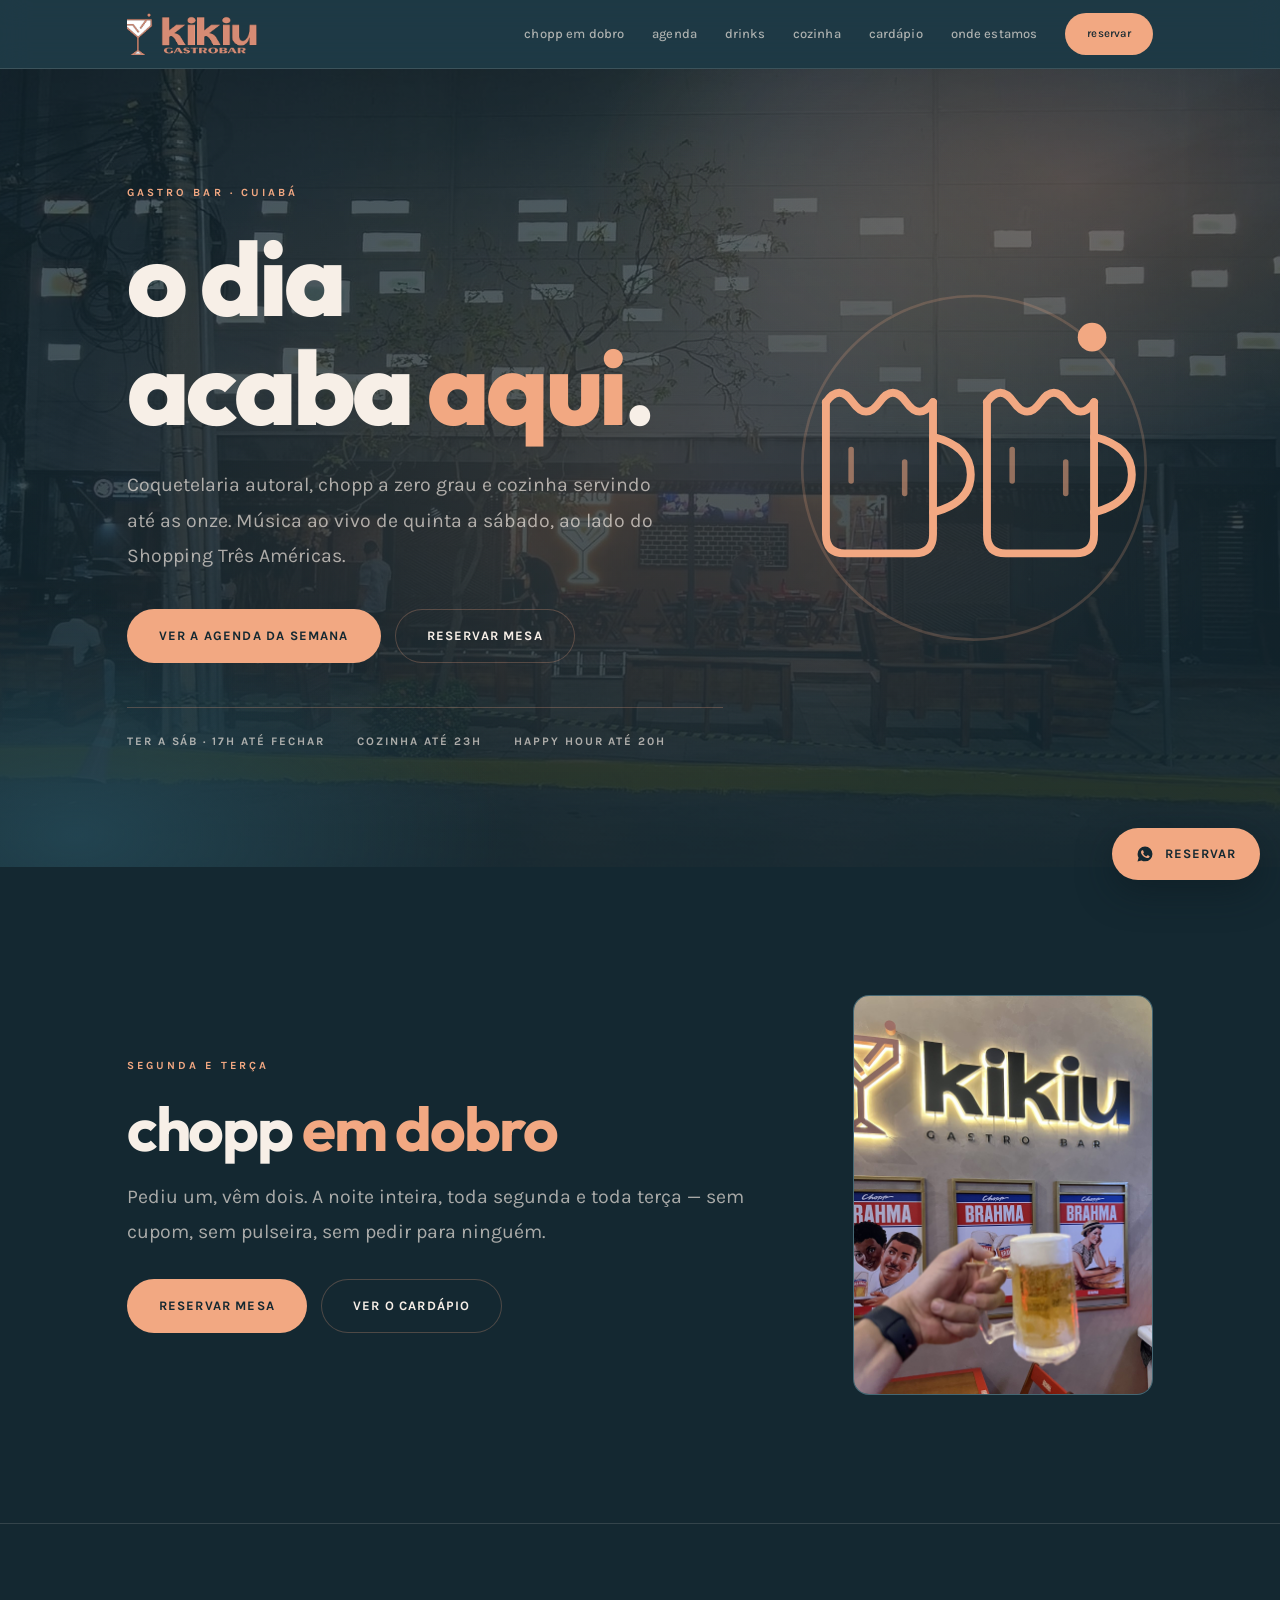
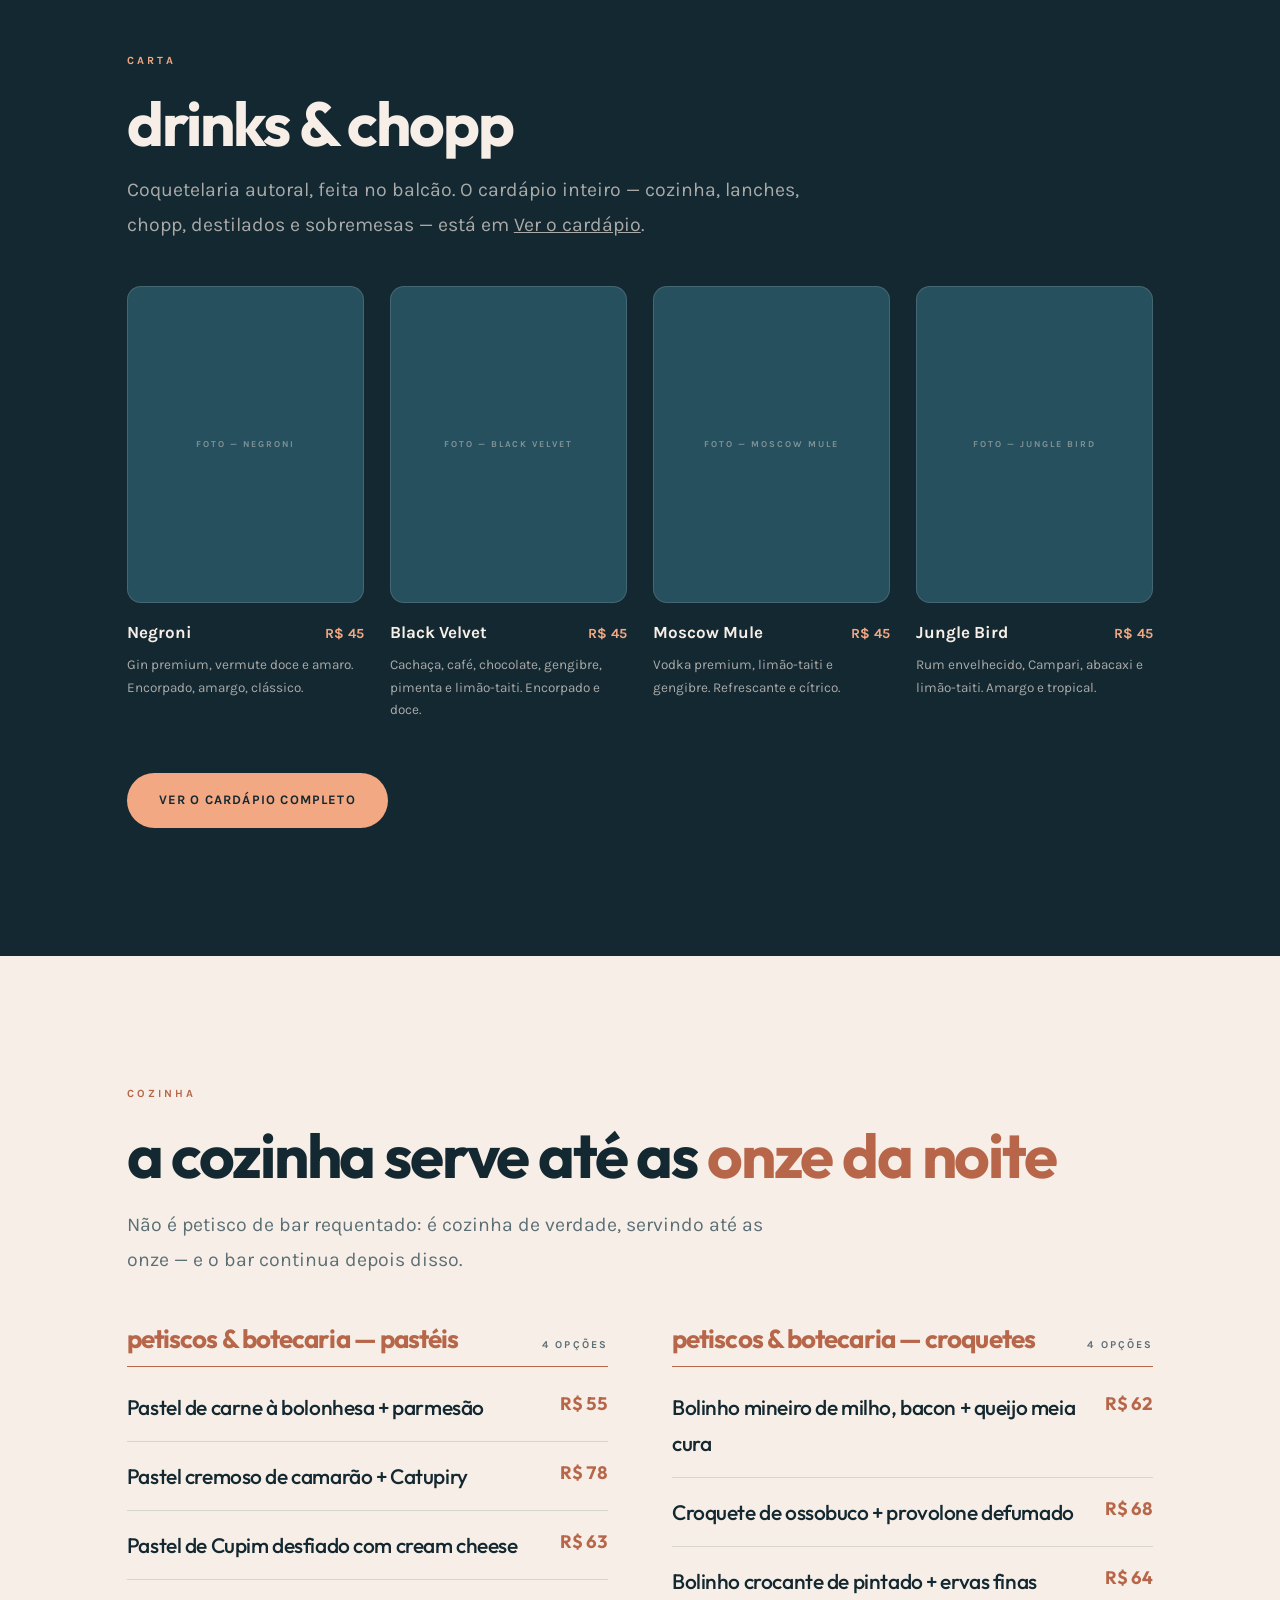
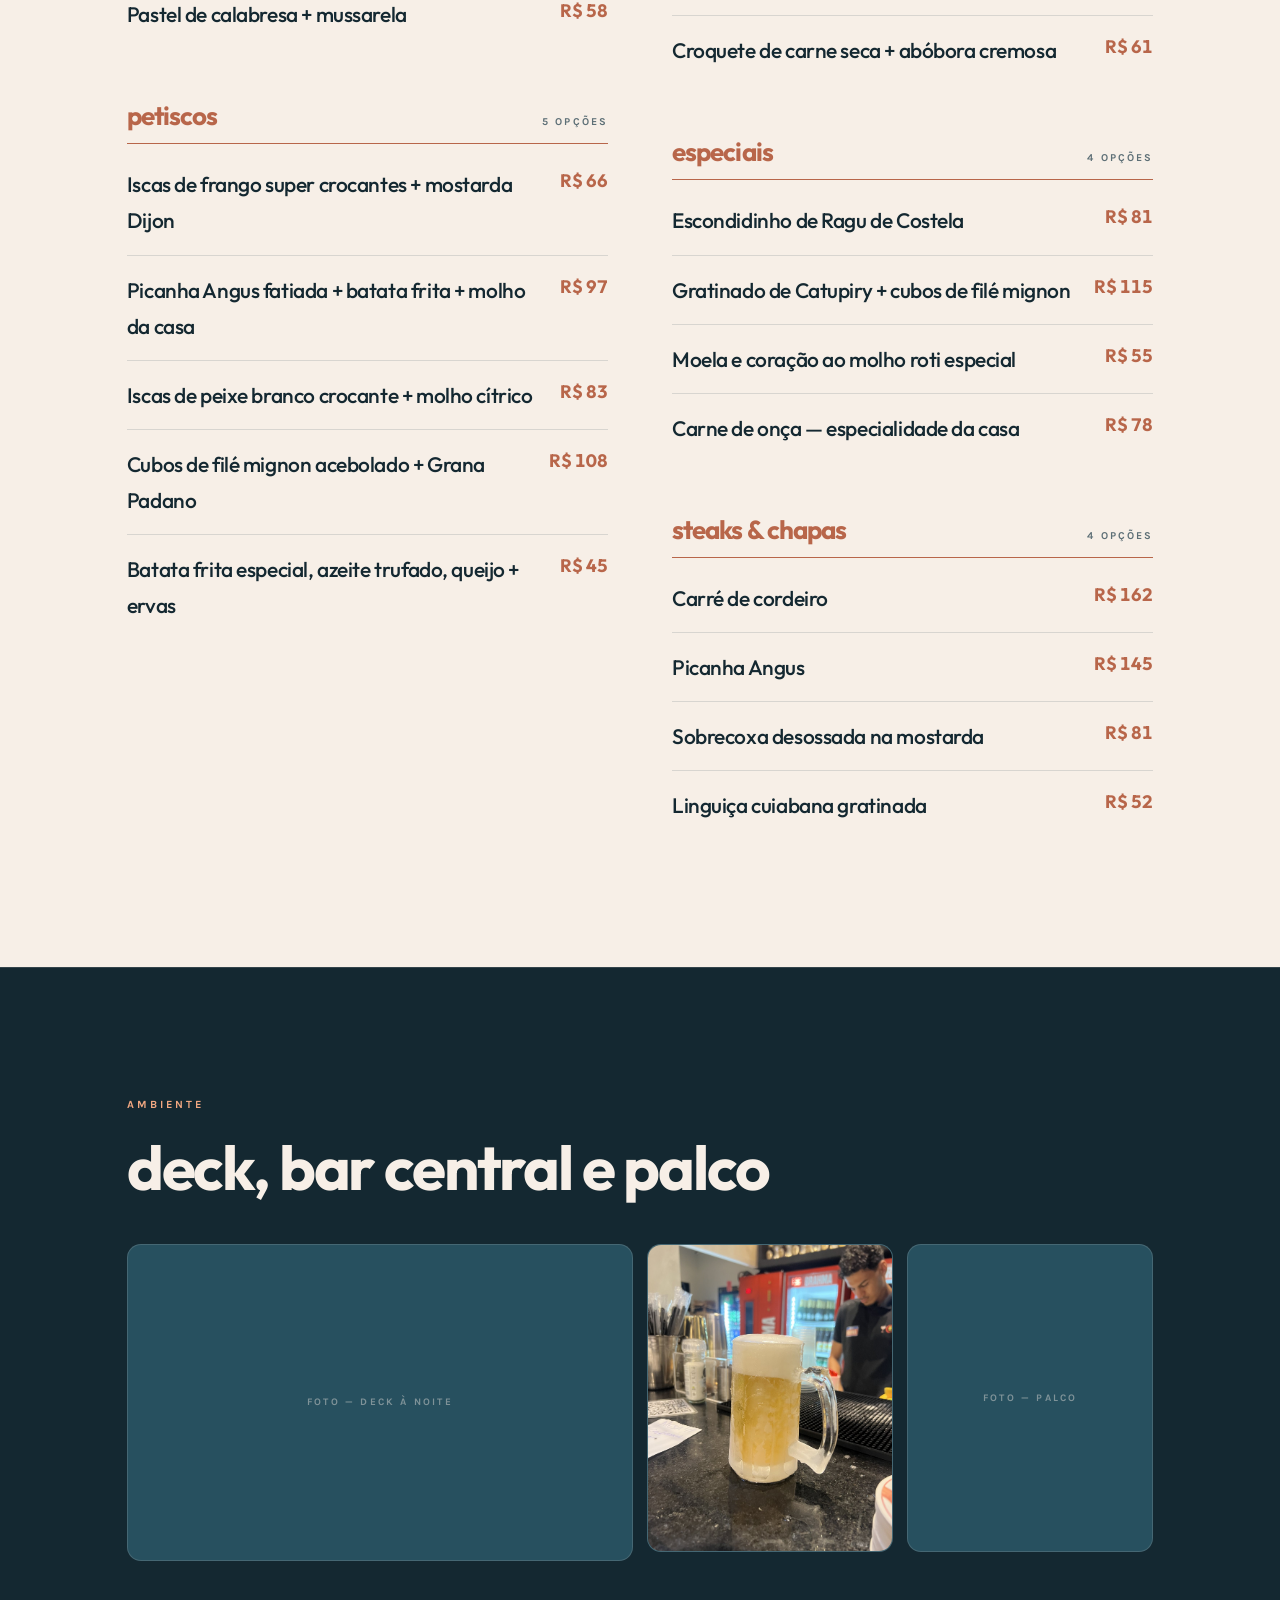
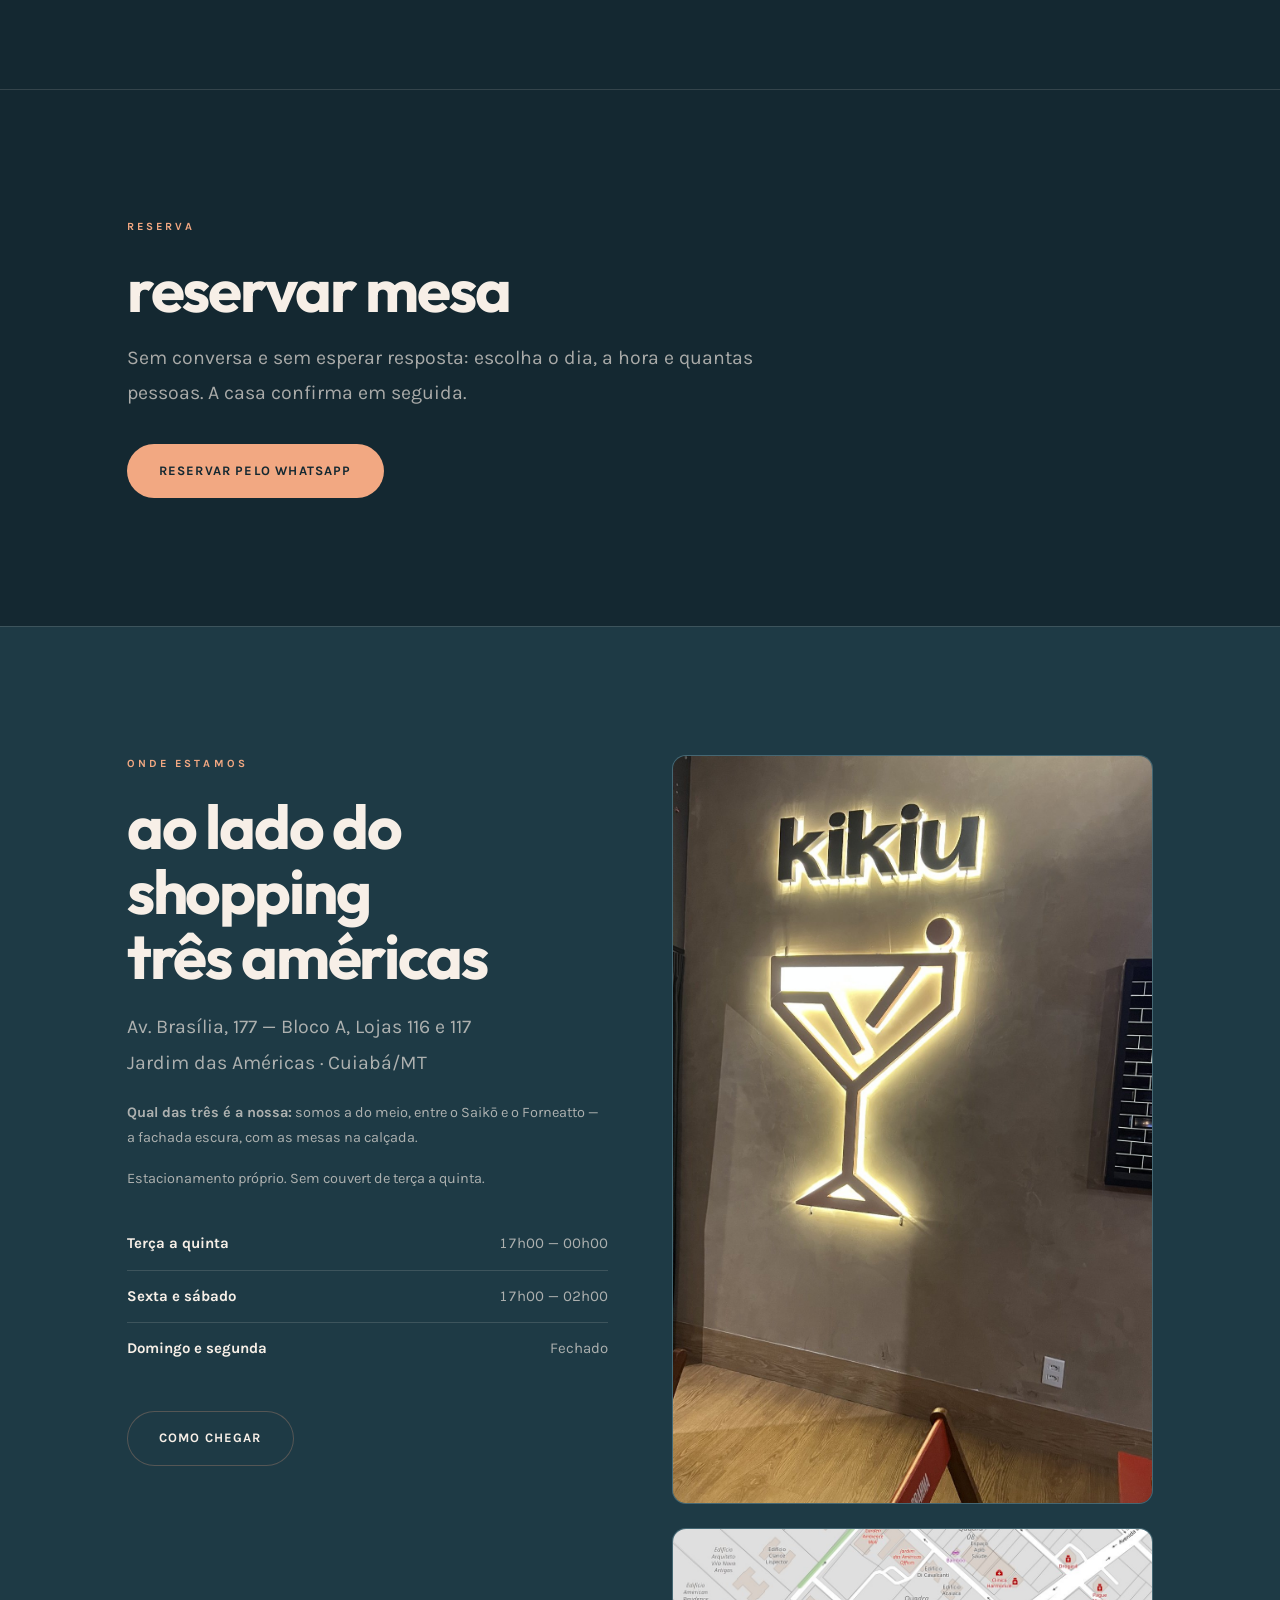
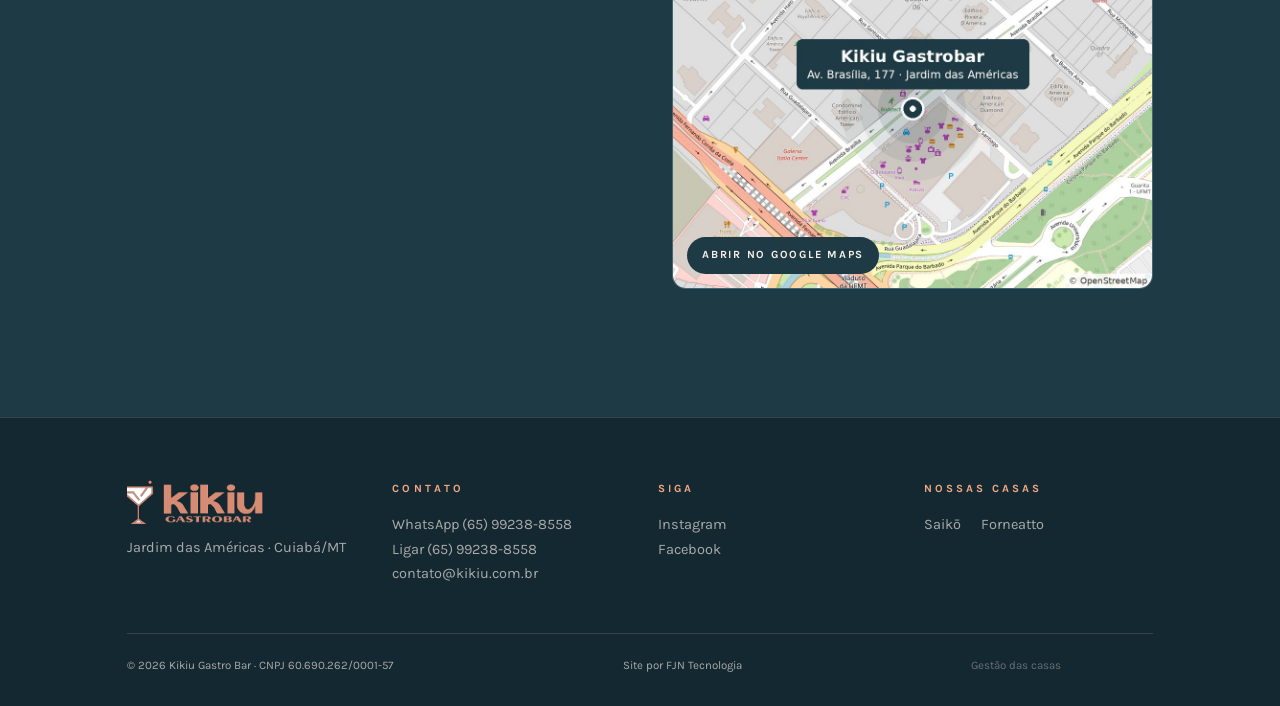
==== index.html @ 96678a99 "A fachada do Kikiu entra no site: o letreiro com a taca iluminada Da pasta do Drive (13/10): preench" ====
<!DOCTYPE html>
<html lang="pt-BR">
<head>
<meta charset="utf-8">
<meta name="viewport" content="width=device-width, initial-scale=1">
<link rel="icon" href="assets/img/icone/kikiu-32.png" sizes="32x32">
<link rel="apple-touch-icon" href="assets/img/icone/kikiu-180.png">
<meta name="apple-mobile-web-app-title" content="Kikiu">
<meta name="theme-color" content="#1e3a45">

<title>Kikiu Gastro Bar · Drinks e cozinha em Cuiabá — ao lado do Shopping Três Américas</title>
<meta name="description" content="Kikiu Gastro Bar: coquetelaria autoral, chopp gelado e cozinha servindo até as onze da noite em Cuiabá. Música ao vivo de quinta a sábado, ao lado do Shopping Três Américas.">
<link rel="canonical" href="https://kikiu.com.br/">
<meta property="og:url" content="https://kikiu.com.br/">
<meta property="og:title" content="Kikiu Gastro Bar · Cuiabá">
<meta property="og:description" content="Coquetelaria autoral, chopp gelado e cozinha até as 23h. Música ao vivo de quinta a sábado.">
<meta property="og:image" content="https://kikiu.com.br/assets/img/bar/og.jpg">
<meta property="og:type" content="restaurant">
<meta property="og:locale" content="pt_BR">

<link rel="preconnect" href="https://fonts.googleapis.com">
<link rel="preconnect" href="https://fonts.gstatic.com" crossorigin>
<link href="https://fonts.googleapis.com/css2?family=Outfit:wght@300;400;500;700;800&family=Karla:wght@400;500;700&display=swap" rel="stylesheet">

<link rel="stylesheet" href="assets/reserva/reserva.css">
<link rel="stylesheet" href="assets/agenda/agenda.css">

<style>
/* ═══════════════════════════════════════════════════════════════
   KIKIU GASTRO BAR
   Direção: o próprio logo — petróleo profundo e pêssego, geométrica
   minúscula. O pêssego é a luz quente dentro do azul frio; usado
   com parcimônia, ele é a marca.
   ═══════════════════════════════════════════════════════════════ */

:root {
  --petrol:      #1e3a45;   /* fundo do logo */
  --petrol-deep: #142831;
  --petrol-lift: #27505f;
  --pessego:     #f2a882;   /* wordmark do logo */
  --pessego-viv: #ffc3a0;
  --crema:       #f7efe7;
  --crema-dim:   rgba(247,239,231,.66);
  --filete:      rgba(242,168,130,.26);
  --filete-soft: rgba(247,239,231,.14);

  --display: "Outfit", -apple-system, BlinkMacSystemFont, sans-serif;
  --testo:   "Karla", -apple-system, BlinkMacSystemFont, sans-serif;

  --pad: clamp(22px, 6vw, 92px);
  --gap: clamp(68px, 10vw, 148px);

  /* Formulário de reserva (assets/reserva/reserva.css) vestido com as
     cores desta casa. A folha não tem cor nenhuma própria. */
  --rsv-fundo:        transparent;
  --rsv-tinta:        var(--crema);
  --rsv-tinta-fraca:  var(--crema-dim);
  --rsv-fio:          var(--filete);
  --rsv-acento:       var(--pessego);
  --rsv-acento-tinta: var(--petrol-deep);
  --rsv-campo:        rgba(20,40,49,.55);
  --rsv-raio:         10px;
  --rsv-display:      var(--display);
  --rsv-testo:        var(--testo);

  /* Agenda (assets/agenda/agenda.css). Mesmas cores que o bloco de
     agenda escrito à mão usava, para o visual não mudar. */
  --agd-fundo:          var(--petrol);
  --agd-fundo-hover:    var(--petrol-lift);
  --agd-tinta:          var(--crema);
  --agd-tinta-fraca:    var(--crema-dim);
  --agd-fio:            var(--filete-soft);
  --agd-acento:         var(--pessego);
  --agd-destaque:       var(--pessego);
  --agd-destaque-tinta: var(--petrol-deep);
  --agd-display:        var(--display);
}

*, *::before, *::after { box-sizing: border-box; }
html { scroll-behavior: smooth; -webkit-text-size-adjust: 100%; }
body {
  margin: 0; background: var(--petrol); color: var(--crema);
  font-family: var(--testo); font-size: 16.5px; line-height: 1.72;
  -webkit-font-smoothing: antialiased; overflow-x: hidden;
}
img { max-width: 100%; display: block; }
a { color: inherit; }
::selection { background: var(--pessego); color: var(--petrol-deep); }

.wrap { max-width: 1180px; margin: 0 auto; padding-inline: var(--pad); }
.block { padding-block: var(--gap); }
.block + .block { border-top: 1px solid var(--filete-soft); }
/* a navegacao e fixa: sem isto a ancora para embaixo dela */
section[id] { scroll-margin-top: 78px; }
.deep { background: var(--petrol-deep); }
.luz { background: var(--crema); color: var(--petrol-deep); }
.luz .rotulo { color: #b8664a; }
.luz .sub { color: #5d6f76; }

h1, h2, h3 { font-family: var(--display); font-weight: 700; margin: 0; line-height: 1.05; letter-spacing: -.035em; text-transform: lowercase; text-wrap: balance; }
h1 { font-size: clamp(44px, 8.2vw, 104px); font-weight: 800; }
h2 { font-size: clamp(32px, 5vw, 62px); }
h3 { font-size: clamp(20px, 2.2vw, 26px); font-weight: 700; }
h1 em, h2 em { font-style: normal; color: var(--pessego); }
p { margin: 0 0 1.1em; }
p:last-child { margin-bottom: 0; }

.rotulo {
  font-family: var(--testo); font-size: 11px; font-weight: 700;
  letter-spacing: .28em; text-transform: uppercase; color: var(--pessego);
  display: block; margin: 0 0 20px;
}
.sub { font-size: clamp(17px, 1.7vw, 19.5px); color: var(--crema-dim); max-width: 56ch; line-height: 1.8; }
.min { font-size: 14.5px; color: var(--crema-dim); }

/* ── botões ───────────────────────────────────────────────────── */
.btn {
  display: inline-flex; align-items: center; gap: 10px;
  padding: 16px 32px; border: 0; cursor: pointer; text-decoration: none;
  border-radius: 999px; background: var(--pessego); color: var(--petrol-deep);
  font-family: var(--testo); font-size: 13px; font-weight: 700;
  letter-spacing: .09em; text-transform: uppercase;
  transition: background .2s ease, transform .2s ease;
}
.btn:hover { background: var(--pessego-viv); transform: translateY(-2px); }
.btn--fio { background: transparent; color: var(--crema); box-shadow: inset 0 0 0 1px var(--filete); }
.btn--fio:hover { background: transparent; box-shadow: inset 0 0 0 1px var(--pessego); color: var(--pessego); }
.luz .btn--fio { color: var(--petrol-deep); box-shadow: inset 0 0 0 1px rgba(30,58,69,.35); }
.linha { display: flex; flex-wrap: wrap; gap: 14px; margin-top: 36px; }

/* ── navegação ────────────────────────────────────────────────── */
.nav {
  position: sticky; top: 0; z-index: 60;
  background: rgba(30,58,69,.9); backdrop-filter: blur(14px);
  border-bottom: 1px solid var(--filete-soft);
}
.nav__in {
  max-width: 1180px; margin: 0 auto; padding: 13px var(--pad);
  display: flex; align-items: center; justify-content: space-between; gap: 24px;
}
.logo { display: flex; align-items: center; gap: 12px; text-decoration: none; }
.logo img { height: 42px; width: auto; flex: none; }
.logo__txt { display: flex; flex-direction: column; line-height: 1; }
.logo__nome {
  font-family: var(--display); font-weight: 800; font-size: 27px;
  color: var(--pessego); letter-spacing: -.045em; text-transform: lowercase;
}
.logo__sub { font-size: 8px; font-weight: 700; letter-spacing: .34em; text-transform: uppercase; color: var(--crema-dim); margin-top: 5px; }
.nav__links { display: flex; align-items: center; gap: 28px; }
.nav__links a {
  font-size: 13px; font-weight: 500; text-decoration: none; color: var(--crema-dim);
  text-transform: lowercase; letter-spacing: .01em; transition: color .18s ease;
}
.nav__links a:not(.btn):hover { color: var(--pessego); }
/* o seletor generico acima vence o .btn por especificidade — reforcar */
.nav__links a.btn, .nav__links a.btn:hover { color: var(--petrol-deep); }
.nav .btn { padding: 11px 22px; font-size: 11.5px; }
@media (max-width: 920px) { .nav__links a:not(.btn) { display: none; } }

/* ── abertura ─────────────────────────────────────────────────── */
/* FOTO DO TOPO — trocar 'none' por url("assets/img/bar/hero.jpg").
   Deck à noite ou o bar em movimento; o véu petróleo segura o contraste. */
:root { --hero-img: url("assets/img/bar/hero.jpg"); }
.hero {
  position: relative; overflow: hidden;
  padding-block: clamp(60px, 9vw, 124px);
  background-color: var(--petrol);
  background-image:
    radial-gradient(62% 54% at 84% 14%, rgba(242,168,130,.24), transparent 62%),
    radial-gradient(52% 46% at 6% 96%, rgba(39,80,95,.68), transparent 64%),
    linear-gradient(180deg, rgba(20,40,49,.72) 0%, rgba(20,40,49,.90) 100%),
    var(--hero-img);
  background-size: cover;
  background-position: center;
}
.hero__grid { display: grid; gap: clamp(40px, 6vw, 72px); align-items: center; position: relative; }
@media (min-width: 940px) { .hero__grid { grid-template-columns: 1.25fr .75fr; } }
.hero h1 { max-width: 12ch; }
.hero .sub { margin-top: 26px; max-width: 44ch; }
.hero__meta {
  display: flex; flex-wrap: wrap; gap: 8px 32px; margin-top: 44px;
  padding-top: 24px; border-top: 1px solid var(--filete);
  font-size: 11.5px; font-weight: 700; letter-spacing: .17em;
  text-transform: uppercase; color: var(--crema-dim);
}
.taca { display: grid; place-items: center; }
.taca svg { width: min(100%, 260px); height: auto; }

/* ── chopp em dobro ───────────────────────────────────────────── */
/* A secao inteira entra quando entra na tela, e nao no carregamento: a
   promocao fica na metade da pagina, e animacao que roda antes de alguem
   chegar nela e animacao que ninguem ve. Quem chega de link direto com a
   secao ja na tela tambem ve — o observer dispara na primeira medicao. */
.chopp-entra { opacity: 0; transform: translateY(22px); }
.chopp-entra.visivel { opacity: 1; transform: none; transition: opacity .8s ease, transform .8s cubic-bezier(.2,.7,.3,1); }
.chopp-entra:nth-child(2).visivel { transition-delay: .12s; }

/* As duas colunas nunca empilhavam: o grid vinha num style= inline, e style
   inline nao tem como ser desfeito por media query. Num celular de 390px o
   texto ficava com 144px de largura — "chopp em dobro" em tres linhas, com a
   caneca do lado. Virou classe para poder empilhar. */
.chopp-grade { grid-template-columns: 1fr auto; align-items: center; }
@media (max-width: 820px) {
  .chopp-grade { grid-template-columns: 1fr; justify-items: start; }
  .chopp-copo { width: 100%; max-width: 420px; }
}

/* Foto e desenho sao excludentes: o :has esconde o desenho enquanto a foto
   carrega (sem piscar), o onload tira o desenho do DOM em navegador sem
   :has, e o onerror apaga a moldura se o arquivo sumir — o :has volta a ser
   falso e o desenho reaparece. Nunca os dois, nunca nenhum. */
#chopp:has(.chopp-copo) .taca { display: none; }

.chopp-copo {
  /* Largura em px: dentro de uma coluna 'auto' do grid a porcentagem depende
     da coluna que depende dela, e o navegador resolve inchando a moldura ate
     esmagar o texto ao lado. */
  position: relative; width: 300px; max-width: 100%; aspect-ratio: 3/4;
  border-radius: 16px; overflow: hidden;
  border: 1px solid var(--filete-soft); background: var(--petrol-lift);
}
.chopp-copo img {
  width: 100%; height: 100%; object-fit: cover; display: block;
  transform: scale(1.06); transition: transform 1.8s cubic-bezier(.2,.7,.3,1);
}
.chopp-copo.visivel img { transform: scale(1); }
/* O brilho que atravessa o vidro. Numa caneca gelada de verdade ele faz o
   que o desenho fazia enchendo: mostra que esta gelada. Passa devagar e de
   longe em longe; brilho rapido vira banner de promocao. */
.chopp-copo::after {
  content: ""; position: absolute; inset: -40% -30%; pointer-events: none;
  background: linear-gradient(112deg, transparent 38%, rgba(255,255,255,.10) 46%,
    rgba(255,255,255,.28) 50%, rgba(255,255,255,.10) 54%, transparent 62%);
  transform: translateX(-130%);
}
.chopp-copo.visivel::after { animation: gelo 7s 1.2s ease-in-out infinite; }
@keyframes gelo { 0% { transform: translateX(-130%); } 45%, 100% { transform: translateX(130%); } }
@media (prefers-reduced-motion: reduce) {
  .chopp-copo img { transform: none; }
  .chopp-copo::after { animation: none; }
}

/* O cheio sobe uma vez e fica. Loop que esvazia parece alguem bebendo de
   tras para frente; o que a secao promete e uma caneca cheia, nao um ciclo.
   A segunda enche 700ms depois da primeira — e a frase da promocao
   ("pediu um, vem dois") acontecendo em vez de escrita. */
.cheio, .colarinho { transform: translateY(118px); }
.taca.visivel .cheio      { animation: encher 1.3s .35s cubic-bezier(.25,.8,.3,1) forwards; }
.taca.visivel .colarinho  { animation: encher 1.3s .35s cubic-bezier(.25,.8,.3,1) forwards; }
.taca.visivel .cheio.segunda,
.taca.visivel .colarinho.segunda { animation-delay: 1.05s; }
@keyframes encher { to { transform: translateY(0); } }

/* As bolhas so comecam depois que ha cerveja para elas subirem. */
.bolha { fill: #fbe6cf; stroke: none; opacity: 0; }
.taca.visivel .bolha { animation: sobe 4.2s ease-in infinite; }
@keyframes sobe {
  0%   { opacity: 0;   transform: translateY(0); }
  12%  { opacity: .85; }
  100% { opacity: 0;   transform: translateY(-64px); }
}

/* Ninguem e obrigado a ver nada disso mexer. */
@media (prefers-reduced-motion: reduce) {
  .chopp-entra { opacity: 1; transform: none; }
  .taca.visivel .bolha { animation: none; }
  /* Parado, mas cheio: sem animacao as canecas ficariam vazias, e caneca
     vazia num anuncio de "chopp em dobro" diz o contrario do anuncio. */
  .cheio, .colarinho { transform: none; }
  .taca.visivel .cheio, .taca.visivel .colarinho { animation: none; }
}

/* ── agenda ───────────────────────────────────────────────────── */
/* O visual da agenda mora em assets/agenda/agenda.css, compartilhado
   pelas três casas; esta página só declara os tokens --agd-* lá em
   cima. As regras .semana/.dia que viviam aqui morreram junto com o
   HTML escrito à mão que elas vestiam. */

/* ── carta ────────────────────────────────────────────────────── */
.colunas { display: grid; gap: clamp(38px, 5vw, 72px); }
@media (min-width: 900px) { .colunas { grid-template-columns: 1fr 1fr; } }
.familia { margin-bottom: 54px; }
.familia:last-child { margin-bottom: 0; }
.familia__head {
  display: flex; align-items: baseline; justify-content: space-between; gap: 16px;
  padding-bottom: 12px; margin-bottom: 6px; border-bottom: 1px solid var(--pessego);
}
.familia__head h3 { color: var(--pessego); }
.luz .familia__head { border-bottom-color: #b8664a; }
.luz .familia__head h3 { color: #b8664a; }
.familia__head span { font-size: 10.5px; font-weight: 700; letter-spacing: .2em; text-transform: uppercase; color: var(--crema-dim); }
.luz .familia__head span { color: #5d6f76; }

.item { display: grid; grid-template-columns: 1fr auto; gap: 3px 20px; padding: 16px 0; border-bottom: 1px solid var(--filete-soft); }
.luz .item { border-bottom-color: rgba(30,58,69,.14); }
.item:last-child { border-bottom: 0; }
/* sem lowercase aqui: os nomes vêm do PDV e incluem marcas (Red Bull,
   Pepsi, H2O) que em caixa baixa parecem defeito. A voz minúscula da
   casa fica nos títulos, que são design — não dado. */
.item__nome { font-family: var(--display); font-size: 21px; font-weight: 500; margin: 0; letter-spacing: -.02em; }
.item__preco { font-family: var(--display); font-size: 18px; font-weight: 700; white-space: nowrap; color: var(--pessego); font-variant-numeric: tabular-nums; }
.luz .item__preco { color: #b8664a; }
.item__desc { grid-column: 1 / -1; margin: 4px 0 0; font-size: 14.5px; color: var(--crema-dim); line-height: 1.65; max-width: 50ch; }
.luz .item__desc { color: #5d6f76; }
/* Prato com foto vinda do Saipos (img_path). Sem foto, a linha e a de sempre. */
.item--foto { grid-template-columns: 72px 1fr auto; }
.item__foto {
  grid-row: 1 / span 3; grid-column: 1;
  width: 72px; height: 82px; object-fit: cover;
  border-radius: 14px; background: var(--petrol-lift);
}

.base {
  display: inline-block; margin-left: 9px; padding: 3px 10px; vertical-align: middle;
  border-radius: 999px; font-family: var(--testo); font-size: 9.5px; font-weight: 700;
  letter-spacing: .13em; text-transform: uppercase;
  color: var(--pessego); border: 1px solid var(--filete);
}
.luz .base { color: #b8664a; border-color: rgba(184,102,74,.4); }

/* ── eventos ──────────────────────────────────────────────────── */
.cartoes { display: grid; gap: 16px; grid-template-columns: repeat(auto-fit, minmax(min(100%, 250px), 1fr)); }
.cartao {
  background: var(--petrol); border: 1px solid var(--filete-soft); border-radius: 14px;
  padding: 32px 28px; transition: border-color .2s ease, transform .2s ease;
}
.cartao:hover { border-color: var(--pessego); transform: translateY(-3px); }
.cartao b { font-family: var(--display); font-size: 40px; font-weight: 800; color: var(--pessego); display: block; line-height: 1; letter-spacing: -.04em; margin-bottom: 14px; font-variant-numeric: tabular-nums; }
.cartao h3 { margin-bottom: 8px; }
.cartao p { font-size: 14.5px; color: var(--crema-dim); line-height: 1.65; }

/* ── galeria ──────────────────────────────────────────────────── */
/* ── destaques ────────────────────────────────────────────────────
   A home servia a carta inteira de drinks, 431 linhas, com o /bebidas ao
   lado servindo a mesma coisa e sempre atualizado. Carta na home e lista
   para consultar; quem chega no site ainda nao decidiu vir — decide
   olhando. Ficaram quatro, com foto. */
.destaques {
  display: grid; gap: clamp(16px, 2vw, 26px);
  grid-template-columns: repeat(auto-fit, minmax(min(100%, 232px), 1fr));
}
.destaque { margin: 0; opacity: 0; transform: translateY(20px); }
.destaque.visivel { opacity: 1; transform: none; transition: opacity .7s ease, transform .7s cubic-bezier(.2,.7,.3,1); }
.destaque__foto {
  position: relative; aspect-ratio: 3/4; overflow: hidden; border-radius: 14px;
  background: var(--petrol-lift); border: 1px solid var(--filete-soft);
  display: grid; place-items: center;
}
.destaque__foto img {
  position: absolute; inset: 0; width: 100%; height: 100%;
  object-fit: cover; display: block;
  transition: transform .9s cubic-bezier(.2,.7,.3,1);
}
.destaque:hover .destaque__foto img { transform: scale(1.045); }
.destaque__foto span {
  font-size: 9px; font-weight: 700; letter-spacing: .22em; text-transform: uppercase;
  color: rgba(247,239,231,.42); text-align: center; padding: 12px;
}
.destaque__nome {
  font-size: 17px; font-weight: 700; margin: 15px 0 0;
  display: flex; justify-content: space-between; align-items: baseline; gap: 14px;
}
.destaque__preco { font-size: 14px; font-weight: 700; color: #f2a882; white-space: nowrap; }
.destaque__desc { font-size: 13.5px; color: rgba(247,239,231,.66); line-height: 1.68; margin-top: 7px; }
@media (prefers-reduced-motion: reduce) {
  .destaque { opacity: 1; transform: none; }
  .destaque:hover .destaque__foto img { transform: none; }
}

.fotos { display: grid; gap: 14px; grid-template-columns: repeat(auto-fit, minmax(min(100%, 230px), 1fr)); }
.foto {
  margin: 0;   /* <figure> nasce com margin: 1em 40px e encolhe a foto */
  aspect-ratio: 4/5; border-radius: 14px; overflow: hidden; position: relative;
  background: var(--petrol-lift); border: 1px solid var(--filete-soft);
  display: grid; place-items: center;
}
/* A foto cobre a moldura e esconde a legenda de "falta foto". Se o arquivo
   nao existir, o onerror tira o <img> do caminho e a legenda volta sozinha —
   da para publicar a moldura antes da foto chegar, sem icone quebrado. */
.foto img, .fachada img {
  position: absolute; inset: 0; width: 100%; height: 100%;
  object-fit: cover; display: block;
}
.foto--larga { aspect-ratio: 16/10; grid-column: span 2; }
@media (max-width: 640px) { .foto--larga { grid-column: span 1; } }
.foto span { font-size: 10px; font-weight: 700; letter-spacing: .22em; text-transform: uppercase; color: rgba(247,239,231,.42); text-align: center; padding: 14px; }

/* ── localização ──────────────────────────────────────────────── */
.par { display: grid; gap: clamp(36px, 5vw, 70px); align-items: start; }
@media (min-width: 900px) { .par { grid-template-columns: 1fr 1fr; } }
.horas { list-style: none; margin: 26px 0 0; padding: 0; }
.horas li { display: flex; justify-content: space-between; gap: 22px; align-items: baseline; padding: 13px 0; border-bottom: 1px solid var(--filete-soft); font-size: 15px; }
.horas li:last-child { border-bottom: 0; }
.horas b { font-weight: 700; }
.horas span { color: var(--crema-dim); font-variant-numeric: tabular-nums; }
.mapa { aspect-ratio: 4/3; width: 100%; border-radius: 14px; overflow: hidden; border: 1px solid var(--filete-soft); background: var(--petrol-lift); position: relative; display: block; text-decoration: none; }
.mapa img { position: absolute; inset: 0; width: 100%; height: 100%; object-fit: cover; display: block; }
/* O selo diz que a imagem e clicavel. Mapa que parece figura ninguem toca. */
.mapa__abrir { position: absolute; left: 14px; bottom: 14px; z-index: 1;
  background:#1e3a45;color:#f7efe7; border-radius: 999px;
  font-size: 11px; font-weight: 700; letter-spacing: .16em; text-transform: uppercase;
  padding: 9px 15px; }
/* Em tela estreita a caixa do mapa encolhe mas o selo nao: a 390px ele
   tomava mais da metade da largura e virava faixa, nao selo. */
@media (max-width: 640px) { .mapa__abrir { font-size: 10px; letter-spacing: .1em;
  padding: 7px 11px; left: 10px; bottom: 10px; } }
/* ── fachada ──────────────────────────────────────────────────── */
/* Retrato: porta de rua e alta, e a fachada deitada corta o letreiro. */
.fachada {
  position: relative; aspect-ratio: 9/14; width: 100%; margin: 0 0 24px;
  border-radius: 14px; overflow: hidden;
  border: 1px solid var(--filete-soft); background: var(--petrol-lift);
  display: grid; place-items: center;
}
.fachada span { font-size: 10px; font-weight: 700; letter-spacing: .22em; text-transform: uppercase; color: rgba(247,239,231,.42); text-align: center; padding: 14px; }

/* ── rodapé ───────────────────────────────────────────────────── */
.rodape { background: var(--petrol-deep); padding-block: 62px 30px; border-top: 1px solid var(--filete-soft); }
.rodape__grid { display: grid; gap: 36px; grid-template-columns: repeat(auto-fit, minmax(min(100%, 200px), 1fr)); }
.rodape a { color: var(--crema-dim); text-decoration: none; }
.rodape a:hover { color: var(--pessego); }
.rodape .rotulo { margin-bottom: 14px; }
.rodape__fim {
  margin-top: 46px; padding-top: 22px; border-top: 1px solid var(--filete-soft);
  display: flex; flex-wrap: wrap; gap: 12px; justify-content: space-between;
  font-size: 11.5px; color: var(--crema-dim);
}
.irmas { display: flex; flex-wrap: wrap; gap: 20px; }

/* ── whatsapp ─────────────────────────────────────────────────── */
.wa {
  position: fixed; right: 20px; bottom: 20px; z-index: 70;
  display: inline-flex; align-items: center; gap: 11px; padding: 15px 24px;
  border-radius: 999px; background: var(--pessego); color: var(--petrol-deep);
  text-decoration: none; font-size: 13px; font-weight: 700;
  letter-spacing: .08em; text-transform: uppercase;
  box-shadow: 0 12px 34px rgba(12,26,32,.5); transition: transform .2s ease;
}
.wa:hover { transform: translateY(-3px); }
.wa svg { width: 18px; height: 18px; fill: currentColor; flex: none; }
@media (max-width: 560px) { .wa span { display: none; } .wa { padding: 17px; } }

/* ── o topo respira ───────────────────────────────────────────────
   A foto do topo se aproxima MUITO devagar — 24s para 4% — e volta. Nao e
   para ser percebida como animacao; e para a pagina nao parecer uma foto
   colada. Rapido demais vira banner, e banner ninguem le. */
.hero__fundo {
  position: absolute; inset: 0; z-index: 0; pointer-events: none;
  background-image: inherit; background-size: cover; background-position: center;
}
.hero { background-attachment: scroll; }
.hero > .wrap { position: relative; z-index: 1; }

/* Uma luz quente passa pelo topo de vez em quando, como o giro de uma
   luminaria de bar. Fica atras de tudo e nunca disputa com o texto. */
.hero::after {
  content: ""; position: absolute; inset: -20% -40%; z-index: 0; pointer-events: none;
  background: radial-gradient(40% 44% at 50% 50%, rgba(242,168,130,.13), transparent 70%);
  animation: luz-de-bar 19s ease-in-out infinite;
}
@keyframes luz-de-bar {
  0%, 100% { transform: translate(-18%, 6%); }
  50%      { transform: translate(18%, -6%); }
}

/* Os textos entram de baixo, em cascata, uma vez so. */
.sobe { opacity: 0; transform: translateY(18px); }
.sobe.visivel { opacity: 1; transform: none; transition: opacity .75s ease, transform .75s cubic-bezier(.2,.7,.3,1); }

@media (prefers-reduced-motion: reduce) {
  .hero::after { animation: none; }
  .sobe { opacity: 1; transform: none; }
}

:focus-visible { outline: 2px solid var(--pessego); outline-offset: 3px; }
@media (prefers-reduced-motion: reduce) { html { scroll-behavior: auto; } * { transition: none !important; } }

  /* O botao flutuante do WhatsApp mora no canto inferior direito e passava
     POR CIMA do fim do rodape — medido no navegador: o link do rodape ia
     ate x 1153 e o botao comecava em x 1104. Este espaco e a largura do
     botao mais a folga dele. */
  .rodape__fim { padding-right: clamp(0px, 100vw - 640px, 92px); }
  @media (max-width: 640px) { .rodape__fim { padding-right: 0; padding-bottom: 76px; } }
</style>
</head>
<body>

<header class="nav">
  <div class="nav__in">
    <a class="logo" href="#topo" aria-label="Kikiu Gastro Bar, início">
      <img src="assets/img/logos/web/kikiu-escuro.png" alt="Kikiu Gastrobar" width="130" height="42">
    </a>
    <nav class="nav__links">
      <a href="#chopp">chopp em dobro</a>
      <a href="#agenda">agenda</a>
      <a href="#drinks">drinks</a>
      <a href="#cozinha">cozinha</a>
      <a href="https://webgula.com.br/cba-forneatto/cardapio?mode=dine-in" target="_blank" rel="noopener">cardápio</a>
      <a href="#onde">onde estamos</a>
      <a class="btn" href="#reservar">Reservar</a>
    </nav>
  </div>
</header>

<main id="topo">

<!-- ═══ abertura ═══ -->
<section class="hero">
  <div class="wrap hero__grid">
    <div>
      <span class="rotulo sobe" style="transition-delay:60ms">Gastro bar · Cuiabá</span>
      <h1 class="sobe" style="transition-delay:160ms">o dia acaba <em>aqui</em>.</h1>
      <p class="sub sobe" style="transition-delay:280ms">Coquetelaria autoral, chopp a zero grau e cozinha servindo até as onze. Música ao vivo de quinta a sábado, ao lado do Shopping Três Américas.</p>
      <div class="linha sobe" style="transition-delay:390ms">
        <a class="btn" href="#agenda">ver a agenda da semana</a>
        <a class="btn btn--fio" href="#reservar">Reservar mesa</a>
      </div>
      <div class="hero__meta sobe" style="transition-delay:490ms">
        <span>Ter a Sáb · 17h até fechar</span>
        <span>Cozinha até 23h</span>
        <span>Happy hour até 20h</span>
      </div>
    </div>
    <div class="taca sobe" aria-hidden="true" style="transition-delay:600ms">
      <svg viewBox="0 0 200 230" fill="none" stroke="#f2a882" stroke-width="5"
           stroke-linecap="round" stroke-linejoin="round" style="width:100%;height:auto">
        <circle cx="100" cy="115" r="96" stroke="rgba(242,168,130,.2)" stroke-width="1.5"/>

        <!-- duas canecas, porque "em dobro" se vê antes de se ler -->
        <g transform="translate(12,66) scale(.88)">
          <path d="M6 14 q8.5 -12 17 0 t17 0 t17 0 t17 0"/>
          <path d="M6 14 V98 q0 12 12 12 H62 q12 0 12 -12 V14"/>
          <path d="M74 36 q24 6 24 24 t-24 24"/>
          <path d="M22 44 V64" stroke-width="3.5" opacity=".55"/>
          <path d="M56 52 V72" stroke-width="3.5" opacity=".55"/>
        </g>
        <g transform="translate(102,66) scale(.88)">
          <path d="M6 14 q8.5 -12 17 0 t17 0 t17 0 t17 0"/>
          <path d="M6 14 V98 q0 12 12 12 H62 q12 0 12 -12 V14"/>
          <path d="M74 36 q24 6 24 24 t-24 24"/>
          <path d="M22 44 V64" stroke-width="3.5" opacity=".55"/>
          <path d="M56 52 V72" stroke-width="3.5" opacity=".55"/>
        </g>

        <circle cx="166" cy="42" r="8" fill="#f2a882" stroke="none"/>
      </svg>
    </div>
  </div>
</section>

<!-- ═══ chopp em dobro ═══
     Segunda e terça, e está escrito nos dois lugares (titulo e selo) de
     propósito: promoção com dia errado enche a casa na noite errada e
     esvazia na certa. Sem foto porque a casa ainda não tem uma caneca
     fotografada — o desenho é o mesmo traço da taça do topo, e sai no dia
     em que a foto existir (está em FOTOS.md). -->
<section class="block deep" id="chopp">
  <div class="wrap hero__grid chopp-grade">
    <div class="chopp-entra">
      <span class="rotulo">Segunda e terça</span>
      <h2 style="margin:14px 0 18px">chopp <em style="color:#f2a882">em dobro</em></h2>
      <p class="sub" style="max-width:52ch">
        Pediu um, vêm dois. A noite inteira, toda segunda e toda terça —
        sem cupom, sem pulseira, sem pedir para ninguém.
      </p>
      <div class="linha" style="margin-top:30px">
        <a class="btn" href="#reservar">Reservar mesa</a>
        <a class="btn btn--fio" href="https://webgula.com.br/cba-forneatto/cardapio?mode=dine-in" target="_blank" rel="noopener">Ver o cardápio</a>
      </div>
    </div>

    <!-- A caneca erguida debaixo do letreiro da casa, fotografada em 19/09.
         Escolhida entre cinco por ser a unica em que o nome "kikiu" le
         inteiro: as outras quatro tem a caneca maior, mas o letreiro cortado
         no meio da palavra. Aqui a bebida e a casa aparecem juntas, que e o
         que uma promocao da casa precisa dizer.
         Aparada 15% pela direita — sobrava um cesto de lixo branco e o ponto
         de uma camera no canto. O recorte sai 3:4 sozinho, que e a
         proporcao da moldura.
         O desenho continua logo abaixo como rede de seguranca. -->
    <figure class="chopp-copo chopp-entra" style="margin:0">
      <img src="assets/img/bar/chopp.jpg"
           alt="Caneca de chopp gelada erguida sob o letreiro do Kikiu Gastro Bar"
           loading="lazy"
           onload="var d=document.querySelector('#chopp .taca'); if (d) d.remove();"
           onerror="this.closest('.chopp-copo').remove()">
    </figure>

    <div class="taca chopp-entra" aria-hidden="true" style="min-width:min(100%,300px)">
      <svg viewBox="0 0 200 230" fill="none" stroke="#f2a882" stroke-width="5"
           stroke-linecap="round" stroke-linejoin="round" style="width:100%;height:auto">
        <defs>
          <!-- userSpaceOnUse: as coordenadas valem no espaco LOCAL de quem
               usa o clip, entao o mesmo recorte serve para as duas canecas,
               cada uma com seu transform. -->
          <clipPath id="dentro-da-caneca" clipPathUnits="userSpaceOnUse">
            <path d="M6 14 V98 q0 12 12 12 H62 q12 0 12 -12 V14 Z"/>
          </clipPath>
        </defs>

        <circle cx="100" cy="115" r="96" stroke="rgba(242,168,130,.2)" stroke-width="1.5"/>

        <!-- Duas canecas, porque "em dobro" se ve antes de se ler. E a
             segunda enche DEPOIS da primeira, que e a frase da promocao
             ("pediu um, vem dois") acontecendo em vez de escrita. -->
        <g transform="translate(12,66) scale(.88)">
          <g clip-path="url(#dentro-da-caneca)">
            <rect class="cheio" x="0" y="8" width="92" height="118" fill="#dfa04e" stroke="none" opacity=".9"/>
            <rect class="colarinho" x="0" y="8" width="92" height="15" fill="#fbe6cf" stroke="none" opacity=".92"/>
            <circle class="bolha" cx="22" cy="104" r="3.2" style="animation-delay:1.4s"/>
            <circle class="bolha" cx="40" cy="108" r="2.4" style="animation-delay:2.6s"/>
            <circle class="bolha" cx="57" cy="102" r="2.9" style="animation-delay:3.7s"/>
          </g>
          <path d="M6 14 q8.5 -12 17 0 t17 0 t17 0 t17 0"/>
          <path d="M6 14 V98 q0 12 12 12 H62 q12 0 12 -12 V14"/>
          <path d="M74 36 q24 6 24 24 t-24 24"/>
          <path d="M22 44 V64" stroke-width="3.5" opacity=".55"/>
          <path d="M56 52 V72" stroke-width="3.5" opacity=".55"/>
        </g>

        <g transform="translate(102,66) scale(.88)">
          <g clip-path="url(#dentro-da-caneca)">
            <rect class="cheio segunda" x="0" y="8" width="92" height="118" fill="#dfa04e" stroke="none" opacity=".9"/>
            <rect class="colarinho segunda" x="0" y="8" width="92" height="15" fill="#fbe6cf" stroke="none" opacity=".92"/>
            <circle class="bolha" cx="25" cy="106" r="2.6" style="animation-delay:2s"/>
            <circle class="bolha" cx="43" cy="102" r="3.1" style="animation-delay:3.2s"/>
            <circle class="bolha" cx="59" cy="108" r="2.3" style="animation-delay:4.3s"/>
          </g>
          <path d="M6 14 q8.5 -12 17 0 t17 0 t17 0 t17 0"/>
          <path d="M6 14 V98 q0 12 12 12 H62 q12 0 12 -12 V14"/>
          <path d="M74 36 q24 6 24 24 t-24 24"/>
          <path d="M22 44 V64" stroke-width="3.5" opacity=".55"/>
          <path d="M56 52 V72" stroke-width="3.5" opacity=".55"/>
        </g>

        <circle cx="166" cy="42" r="8" fill="#f2a882" stroke="none"/>
      </svg>
    </div>
  </div>
</section>

<!-- ═══ agenda ═══ -->
<!-- ═══ agenda ═══
     Nasce escondida: /assets/agenda/agenda.js só mostra a seção se a casa
     tiver atração publicada no painel. Agenda vazia diz ao cliente "não
     acontece nada aqui" — pior do que não ter agenda. -->
<section class="block agd-secao" id="agenda" hidden>
  <div class="wrap" style="margin-bottom:44px">
    <span class="rotulo">Agenda</span>
    <h2>essa semana no kikiu</h2>
    <p class="sub" style="margin-top:18px">O que vem pela frente, direto da casa.</p>
  </div>
  <div class="agd" data-agenda="kikiu"></div>
</section>

<!-- ═══ promoções ═══
     Irmã da agenda, com a mesma folha (.agd) e a mesma regra: nasce
     escondida e /assets/promocoes/promocoes.js só mostra a seção se a
     casa tiver promoção VALENDO no painel. Vencida some sozinha; seção
     vazia diria "esta casa não faz promoção". -->
<section class="block agd-secao" id="promocoes" hidden>
  <div class="wrap" style="margin-bottom:44px">
    <span class="rotulo">Promoções</span>
    <h2>promoções da casa</h2>
    <p class="sub" style="margin-top:18px">O que vale esta semana, direto do salão.</p>
  </div>
  <div class="agd" data-promocoes="kikiu"></div>
</section>


<!-- ═══ drinks ═══ -->
<!-- ═══ drinks ═══
     Era a carta inteira, 431 linhas. O /bebidas serve a mesma coisa, sai do
     PDV e fica sempre atualizado — conferido antes de apagar: Negroni,
     Espresso Martini e a familia Casa Pro estao todos la. Aqui ficaram
     quatro, com foto. -->
<section class="block deep" id="drinks">
  <div class="wrap">
    <span class="rotulo">Carta</span>
    <h2 style="margin-bottom:16px">drinks &amp; chopp</h2>
    <p class="sub" style="margin-bottom:44px">Coquetelaria autoral, feita no balcão. O cardápio inteiro — cozinha, lanches, chopp, destilados e sobremesas — está em <a href="https://webgula.com.br/cba-forneatto/cardapio?mode=dine-in" target="_blank" rel="noopener">Ver o cardápio</a>.</p>

    <div class="destaques">
      <figure class="destaque" style="transition-delay:0ms">
        <div class="destaque__foto">
          <span>Foto — Negroni</span>
        </div>
        <p class="destaque__nome">Negroni <span class="destaque__preco">R$ 45</span></p>
        <p class="destaque__desc">Gin premium, vermute doce e amaro. Encorpado, amargo, clássico.</p>
      </figure>
      <figure class="destaque" style="transition-delay:90ms">
        <div class="destaque__foto">
          <span>Foto — Black Velvet</span>
        </div>
        <p class="destaque__nome">Black Velvet <span class="destaque__preco">R$ 45</span></p>
        <p class="destaque__desc">Cachaça, café, chocolate, gengibre, pimenta e limão-taiti. Encorpado e doce.</p>
      </figure>
      <figure class="destaque" style="transition-delay:180ms">
        <div class="destaque__foto">
          <span>Foto — Moscow Mule</span>
        </div>
        <p class="destaque__nome">Moscow Mule <span class="destaque__preco">R$ 45</span></p>
        <p class="destaque__desc">Vodka premium, limão-taiti e gengibre. Refrescante e cítrico.</p>
      </figure>
      <figure class="destaque" style="transition-delay:270ms">
        <div class="destaque__foto">
          <span>Foto — Jungle Bird</span>
        </div>
        <p class="destaque__nome">Jungle Bird <span class="destaque__preco">R$ 45</span></p>
        <p class="destaque__desc">Rum envelhecido, Campari, abacaxi e limão-taiti. Amargo e tropical.</p>
      </figure>
    </div>

    <div class="linha" style="margin-top:clamp(34px,4vw,54px)">
      <a class="btn" href="https://webgula.com.br/cba-forneatto/cardapio?mode=dine-in" target="_blank" rel="noopener">Ver o cardápio completo</a>
    </div>

    <!-- O cardapio saiu da vitrine, mas os marcadores do Saipos continuam
         aqui, escondidos. O scripts/sync-cardapio.mjs injeta entre eles, e
         se nao os encontrar ele LANCA — derrubando a sincronizacao inteira
         desta casa, inclusive as regioes que ainda importam. Container
         hidden: o sync escreve, ninguem ve, nada quebra. Apagar so junto
         com a regiao correspondente no ROTEAMENTO do script. -->
    <div hidden data-saipos="bar">
      <!-- SAIPOS:BAR:INICIO -->
      <!-- SAIPOS:BAR:FIM -->
    </div>
  </div>
</section>

<!-- ═══ cozinha — o momento claro ═══ -->
<section class="block luz" id="cozinha">
  <div class="wrap">
    <span class="rotulo">Cozinha</span>
    <h2 style="margin-bottom:18px">a cozinha serve até as <em style="color:#b8664a">onze da noite</em></h2>
    <p class="sub" style="margin-bottom:48px">Não é petisco de bar requentado: é cozinha de verdade, servindo até as onze — e o bar continua depois disso.</p>

    <div class="colunas">
      <!-- SAIPOS:COZINHA:INICIO -->
      <div>
        <div class="familia">
          <div class="familia__head"><h3>Petiscos &amp; botecaria — pastéis</h3><span>4 opções</span></div>
          <div class="item">
            <p class="item__nome">Pastel de carne à bolonhesa + parmesão</p>
            <span class="item__preco">R$ 55</span>
          </div>
          <div class="item">
            <p class="item__nome">Pastel cremoso de camarão + Catupiry</p>
            <span class="item__preco">R$ 78</span>
          </div>
          <div class="item">
            <p class="item__nome">Pastel de Cupim desfiado com cream cheese</p>
            <span class="item__preco">R$ 63</span>
          </div>
          <div class="item">
            <p class="item__nome">Pastel de calabresa + mussarela</p>
            <span class="item__preco">R$ 58</span>
          </div>
        </div>
        <div class="familia">
          <div class="familia__head"><h3>Petiscos</h3><span>5 opções</span></div>
          <div class="item">
            <p class="item__nome">Iscas de frango super crocantes + mostarda Dijon</p>
            <span class="item__preco">R$ 66</span>
          </div>
          <div class="item">
            <p class="item__nome">Picanha Angus fatiada + batata frita + molho da casa</p>
            <span class="item__preco">R$ 97</span>
          </div>
          <div class="item">
            <p class="item__nome">Iscas de peixe branco crocante + molho cítrico</p>
            <span class="item__preco">R$ 83</span>
          </div>
          <div class="item">
            <p class="item__nome">Cubos de filé mignon acebolado + Grana Padano</p>
            <span class="item__preco">R$ 108</span>
          </div>
          <div class="item">
            <p class="item__nome">Batata frita especial, azeite trufado, queijo + ervas</p>
            <span class="item__preco">R$ 45</span>
          </div>
        </div>
      </div>
      <div>
        <div class="familia">
          <div class="familia__head"><h3>Petiscos &amp; botecaria — croquetes</h3><span>4 opções</span></div>
          <div class="item">
            <p class="item__nome">Bolinho mineiro de milho, bacon + queijo meia cura</p>
            <span class="item__preco">R$ 62</span>
          </div>
          <div class="item">
            <p class="item__nome">Croquete de ossobuco + provolone defumado</p>
            <span class="item__preco">R$ 68</span>
          </div>
          <div class="item">
            <p class="item__nome">Bolinho crocante de pintado + ervas finas</p>
            <span class="item__preco">R$ 64</span>
          </div>
          <div class="item">
            <p class="item__nome">Croquete de carne seca + abóbora cremosa</p>
            <span class="item__preco">R$ 61</span>
          </div>
        </div>
        <div class="familia">
          <div class="familia__head"><h3>Especiais</h3><span>4 opções</span></div>
          <div class="item">
            <p class="item__nome">Escondidinho de Ragu de Costela</p>
            <span class="item__preco">R$ 81</span>
          </div>
          <div class="item">
            <p class="item__nome">Gratinado de Catupiry + cubos de filé mignon</p>
            <span class="item__preco">R$ 115</span>
          </div>
          <div class="item">
            <p class="item__nome">Moela e coração ao molho roti especial</p>
            <span class="item__preco">R$ 55</span>
          </div>
          <div class="item">
            <p class="item__nome">Carne de onça — especialidade da casa</p>
            <span class="item__preco">R$ 78</span>
          </div>
        </div>
        <div class="familia">
          <div class="familia__head"><h3>Steaks &amp; chapas</h3><span>4 opções</span></div>
          <div class="item">
            <p class="item__nome">Carré de cordeiro</p>
            <span class="item__preco">R$ 162</span>
          </div>
          <div class="item">
            <p class="item__nome">Picanha Angus</p>
            <span class="item__preco">R$ 145</span>
          </div>
          <div class="item">
            <p class="item__nome">Sobrecoxa desossada na mostarda</p>
            <span class="item__preco">R$ 81</span>
          </div>
          <div class="item">
            <p class="item__nome">Linguiça cuiabana gratinada</p>
            <span class="item__preco">R$ 52</span>
          </div>
        </div>
      </div>
      <!-- SAIPOS:COZINHA:FIM -->
    </div>
  </div>
</section>



<!-- ═══ ambiente ═══ -->
<section class="block deep" id="ambiente">
  <div class="wrap">
    <span class="rotulo">Ambiente</span>
    <h2 style="margin-bottom:44px">deck, bar central e palco</h2>
    <div class="fotos">
      <figure class="foto foto--larga">
        <img src="assets/img/bar/deck.jpg" alt="Deck do Kikiu à noite" loading="lazy" onerror="this.remove()">
        <span>Foto — deck à noite</span>
      </figure>
      <figure class="foto">
        <img src="assets/img/bar/balcao.jpg" alt="Bar central do Kikiu com o bartender" loading="lazy" onerror="this.remove()">
        <span>Foto — bar e bartender</span>
      </figure>
      <figure class="foto">
        <img src="assets/img/bar/palco.jpg" alt="Palco do Kikiu" loading="lazy" onerror="this.remove()">
        <span>Foto — palco</span>
      </figure>
    </div>
  </div>
</section>

<!-- ═══ reservar ═══ -->
<section class="block deep" id="reservar">
  <div class="wrap">
    <span class="rotulo">Reserva</span>
    <h2>reservar mesa</h2>
    <p class="sub" style="margin:18px 0 34px">Sem conversa e sem esperar resposta: escolha o dia, a hora e quantas pessoas. A casa confirma em seguida.</p>

    <!-- O formulário é montado por /assets/reserva/reserva.js. Enquanto
         ele não carrega — e se o sistema estiver fora do ar — o que fica
         na tela é o link abaixo: a casa nunca deixa de receber reserva
         por causa de um script. -->
    <div data-reserva="kikiu" data-whatsapp="https://wa.me/5565992388558?text=Ol%C3%A1!%20Quero%20reservar%20uma%20mesa%20no%20Kikiu.">
      <p class="rsv-sem-js">
        <a class="btn" href="https://wa.me/5565992388558?text=Ol%C3%A1!%20Quero%20reservar%20uma%20mesa%20no%20Kikiu." target="_blank" rel="noopener">Reservar pelo WhatsApp</a>
      </p>
    </div>
  </div>
</section>

<!-- ═══ onde ═══ -->
<section class="block" id="onde">
  <div class="wrap par">
    <div>
      <span class="rotulo">Onde estamos</span>
      <h2>ao lado do Shopping três américas</h2>
      <p class="sub" style="margin-top:20px">Av. Brasília, 177 — Bloco A, Lojas 116 e 117<br>Jardim das Américas · Cuiabá/MT</p>
      <p class="min"><b>Qual das três é a nossa:</b> somos a do meio, entre o Saikō e o Forneatto — a fachada escura, com as mesas na calçada.</p>
      <p class="min">Estacionamento próprio. Sem couvert de terça a quinta.</p>
      <ul class="horas">
        <li><b>Terça a quinta</b><span>17h00 — 00h00</span></li>
        <li><b>Sexta e sábado</b><span>17h00 — 02h00</span></li>
        <li><b>Domingo e segunda</b><span>Fechado</span></li>
      </ul>
      <div class="linha">
        <a class="btn btn--fio" href="https://www.google.com/maps/dir/?api=1&amp;destination=-15.61167%2C-56.07355" target="_blank" rel="noopener">Como chegar</a>
      </div>
    </div>
    <div>
      <!-- A fachada vem ANTES do mapa: o mapa diz onde fica, a foto diz o que
           procurar. Sao tres casas na mesma calcada, e o texto ao lado ja
           explica "somos a do meio, a fachada escura" — isso e uma foto. -->
      <figure class="fachada">
        <img src="assets/img/bar/porta.jpg" alt="A fachada do Kikiu: o letreiro com a taça iluminada" loading="lazy" onerror="this.remove()">
        <span>Foto — fachada</span>
      </figure>
      <!-- O MAPA E UMA IMAGEM, E A IMAGEM E O LINK. Duas razoes, as duas medidas:
           1. O embed do Google NAO NOMEIA o lugar. Pedir o alfinete com rotulo
              (q=loc:lat,lng (Nome)) devolve o mesmo pb= sem o nome: o rotulo e
              descartado. So um perfil no Google Meu Negocio poria o nome la, e as
              tres casas ainda nao tem. Numa imagem nossa a casa aparece pelo nome.
           2. O embed custa quase 1 MB e cookies de terceiro numa secao que a
              pessoa ve por dois segundos antes de tocar para abrir o mapa dela.
           Tocar abre a LOCALIZACAO no app de mapas do celular, que e o que a
           pessoa quer. A coordenada e a do predio (-15.61167,-56.07355), lida do
           GPS das fotos tiradas dentro da casa: o ENDERECO sozinho geocodifica
           ate 1 km fora, porque a Avenida Brasilia inteira e um CEP so.
           Os ladrilhos sao do OpenStreetMap e o credito esta gravado na imagem,
           que e o que a licenca pede. -->
      <a class="mapa" href="https://www.google.com/maps/search/?api=1&amp;query=-15.61167%2C-56.07355" target="_blank" rel="noopener"
         aria-label="Abrir a localização do Kikiu Gastrobar no Google Maps">
        <img src="assets/img/bar/mapa.jpg" alt="Mapa: Kikiu Gastrobar na Av. Brasília, 177, Jardim das Américas, Cuiabá — ao lado do Shopping Três Américas" loading="lazy">
        <span class="mapa__abrir">Abrir no Google Maps</span>
      </a>
    </div>
  </div>
</section>

</main>

<footer class="rodape">
  <div class="wrap">
    <div class="rodape__grid">
      <div>
        <img src="assets/img/logos/web/kikiu-escuro.png" alt="Kikiu Gastrobar"
             width="136" height="44" loading="lazy">
        <p class="min" style="margin-top:12px">Jardim das Américas · Cuiabá/MT</p>
      </div>
      <div>
        <span class="rotulo">Contato</span>
        <p style="font-size:14.5px"><a href="https://wa.me/5565992388558">WhatsApp (65) 99238-8558</a><br><a href="tel:+5565992388558">Ligar (65) 99238-8558</a><br><a href="mailto:contato@kikiu.com.br">contato@kikiu.com.br</a></p>
      </div>
      <div>
        <span class="rotulo">Siga</span>
        <p style="font-size:14.5px"><a href="https://instagram.com/" target="_blank" rel="noopener">Instagram</a><br><a href="https://facebook.com/" target="_blank" rel="noopener">Facebook</a></p>
      </div>
      <div>
        <span class="rotulo">Nossas casas</span>
        <p class="irmas" style="font-size:14.5px">
          <a href="https://saikogastronomia.com.br" target="_blank" rel="noopener">Saikō</a>
          <a href="https://forneattocucina.com.br" target="_blank" rel="noopener">Forneatto</a>
        </p>
      </div>
    </div>
    <div class="rodape__fim">
      <span>© 2026 Kikiu Gastro Bar · CNPJ 60.690.262/0001-57</span>
      <span>Site por <a href="https://fjntecnologia.com.br" target="_blank" rel="noopener">FJN Tecnologia</a></span>
    
        <span><a href="https://painel.kikiu.com.br" style="opacity:.55">Gestão das casas</a></span>
      </div>
  </div>
</footer>

<a class="wa" href="https://wa.me/5565992388558?text=Ol%C3%A1!%20Quero%20reservar%20uma%20mesa%20no%20Kikiu." target="_blank" rel="noopener" aria-label="Reservar pelo WhatsApp">
  <svg viewBox="0 0 24 24" aria-hidden="true"><path d="M12.04 2A9.9 9.9 0 0 0 2.1 11.9c0 1.75.46 3.46 1.34 4.97L2 22l5.28-1.38a9.9 9.9 0 0 0 4.76 1.21h.01a9.9 9.9 0 0 0 9.9-9.9A9.9 9.9 0 0 0 12.04 2Zm5.8 14.05c-.24.68-1.42 1.32-1.96 1.36-.5.05-.98.23-3.32-.7-2.8-1.1-4.57-3.98-4.71-4.17-.14-.19-1.13-1.5-1.13-2.87s.72-2.03.97-2.31c.25-.28.55-.35.73-.35h.52c.17 0 .4-.06.62.48.24.57.8 1.98.87 2.12.07.14.12.31.02.5-.1.19-.15.31-.29.47-.14.17-.3.37-.43.5-.14.14-.29.29-.12.57.17.28.74 1.22 1.59 1.98 1.09.97 2.01 1.27 2.29 1.41.28.14.45.12.62-.07.17-.19.71-.83.9-1.11.19-.28.38-.24.64-.14.26.09 1.66.78 1.94.93.28.14.47.21.54.33.07.12.07.68-.17 1.36Z"/></svg>
  <span>Reservar</span>
</a>

<script type="application/ld+json">
{
  "@context": "https://schema.org",
  "@type": "BarOrPub",
  "name": "Kikiu Gastro Bar",
  "image": "https://kikiu.com.br/assets/img/bar/og.jpg",
  "url": "https://kikiu.com.br",
  "telephone": "+5565992388558",
  "servesCuisine": ["Contemporânea", "Petiscos"],
  "priceRange": "$$",
  "address": {
    "@type": "PostalAddress",
    "streetAddress": "Av. Brasília, 177",
    "addressLocality": "Cuiabá",
    "addressRegion": "MT",
    "postalCode": "78060-601",
    "addressCountry": "BR"
  },
  "geo": {
    "@type": "GeoCoordinates",
    "latitude": -15.61167,
    "longitude": -56.07355
  },
  "hasMap": "https://www.google.com/maps/search/?api=1&query=-15.61167%2C-56.07355",
  "openingHoursSpecification": [
    { "@type": "OpeningHoursSpecification", "dayOfWeek": ["Tuesday","Wednesday","Thursday"], "opens": "17:00", "closes": "23:59" },
    { "@type": "OpeningHoursSpecification", "dayOfWeek": ["Friday","Saturday"], "opens": "17:00", "closes": "02:00" }
  ],
  "acceptsReservations": "True",
  "potentialAction": {
    "@type": "ReserveAction",
    "target": {
      "@type": "EntryPoint",
      "urlTemplate": "https://kikiu.com.br/#reservar",
      "inLanguage": "pt-BR",
      "actionPlatform": [
        "http://schema.org/DesktopWebPlatform",
        "http://schema.org/IOSPlatform",
        "http://schema.org/AndroidPlatform"
      ]
    },
    "result": { "@type": "FoodEstablishmentReservation", "name": "Reserva de mesa" }
  },
  "hasMenu": "https://kikiu.com.br/bebidas"
}
</script>

<!-- SAIPOS:JSONLD:INICIO -->
<script type="application/ld+json">
{
  "@context": "https://schema.org",
  "@type": "Menu",
  "name": "Cardapio do Kikiu Gastro Bar",
  "inLanguage": "pt-BR",
  "hasMenuSection": [
    {
      "@type": "MenuSection",
      "name": "Petiscos & botecaria — pastéis",
      "hasMenuItem": [
        {
          "@type": "MenuItem",
          "name": "Pastel de carne à bolonhesa + parmesão",
          "offers": [
            {
              "@type": "Offer",
              "price": "55.00",
              "priceCurrency": "BRL"
            }
          ]
        },
        {
          "@type": "MenuItem",
          "name": "Pastel cremoso de camarão + Catupiry",
          "offers": [
            {
              "@type": "Offer",
              "price": "78.00",
              "priceCurrency": "BRL"
            }
          ]
        },
        {
          "@type": "MenuItem",
          "name": "Pastel de Cupim desfiado com cream cheese",
          "offers": [
            {
              "@type": "Offer",
              "price": "63.00",
              "priceCurrency": "BRL"
            }
          ]
        },
        {
          "@type": "MenuItem",
          "name": "Pastel de calabresa + mussarela",
          "offers": [
            {
              "@type": "Offer",
              "price": "58.00",
              "priceCurrency": "BRL"
            }
          ]
        }
      ]
    },
    {
      "@type": "MenuSection",
      "name": "Petiscos & botecaria — croquetes",
      "hasMenuItem": [
        {
          "@type": "MenuItem",
          "name": "Bolinho mineiro de milho, bacon + queijo meia cura",
          "offers": [
            {
              "@type": "Offer",
              "price": "62.00",
              "priceCurrency": "BRL"
            }
          ]
        },
        {
          "@type": "MenuItem",
          "name": "Croquete de ossobuco + provolone defumado",
          "offers": [
            {
              "@type": "Offer",
              "price": "68.00",
              "priceCurrency": "BRL"
            }
          ]
        },
        {
          "@type": "MenuItem",
          "name": "Bolinho crocante de pintado + ervas finas",
          "offers": [
            {
              "@type": "Offer",
              "price": "64.00",
              "priceCurrency": "BRL"
            }
          ]
        },
        {
          "@type": "MenuItem",
          "name": "Croquete de carne seca + abóbora cremosa",
          "offers": [
            {
              "@type": "Offer",
              "price": "61.00",
              "priceCurrency": "BRL"
            }
          ]
        }
      ]
    },
    {
      "@type": "MenuSection",
      "name": "Petiscos",
      "hasMenuItem": [
        {
          "@type": "MenuItem",
          "name": "Iscas de frango super crocantes + mostarda Dijon",
          "offers": [
            {
              "@type": "Offer",
              "price": "66.00",
              "priceCurrency": "BRL"
            }
          ]
        },
        {
          "@type": "MenuItem",
          "name": "Picanha Angus fatiada + batata frita + molho da casa",
          "offers": [
            {
              "@type": "Offer",
              "price": "97.00",
              "priceCurrency": "BRL"
            }
          ]
        },
        {
          "@type": "MenuItem",
          "name": "Iscas de peixe branco crocante + molho cítrico",
          "offers": [
            {
              "@type": "Offer",
              "price": "83.00",
              "priceCurrency": "BRL"
            }
          ]
        },
        {
          "@type": "MenuItem",
          "name": "Cubos de filé mignon acebolado + Grana Padano",
          "offers": [
            {
              "@type": "Offer",
              "price": "108.00",
              "priceCurrency": "BRL"
            }
          ]
        },
        {
          "@type": "MenuItem",
          "name": "Batata frita especial, azeite trufado, queijo + ervas",
          "offers": [
            {
              "@type": "Offer",
              "price": "45.00",
              "priceCurrency": "BRL"
            }
          ]
        }
      ]
    },
    {
      "@type": "MenuSection",
      "name": "Especiais",
      "hasMenuItem": [
        {
          "@type": "MenuItem",
          "name": "Escondidinho de Ragu de Costela",
          "offers": [
            {
              "@type": "Offer",
              "price": "81.00",
              "priceCurrency": "BRL"
            }
          ]
        },
        {
          "@type": "MenuItem",
          "name": "Gratinado de Catupiry + cubos de filé mignon",
          "offers": [
            {
              "@type": "Offer",
              "price": "115.00",
              "priceCurrency": "BRL"
            }
          ]
        },
        {
          "@type": "MenuItem",
          "name": "Moela e coração ao molho roti especial",
          "offers": [
            {
              "@type": "Offer",
              "price": "55.00",
              "priceCurrency": "BRL"
            }
          ]
        },
        {
          "@type": "MenuItem",
          "name": "Carne de onça — especialidade da casa",
          "offers": [
            {
              "@type": "Offer",
              "price": "78.00",
              "priceCurrency": "BRL"
            }
          ]
        }
      ]
    },
    {
      "@type": "MenuSection",
      "name": "Steaks & chapas",
      "hasMenuItem": [
        {
          "@type": "MenuItem",
          "name": "Carré de cordeiro",
          "offers": [
            {
              "@type": "Offer",
              "price": "162.00",
              "priceCurrency": "BRL"
            }
          ]
        },
        {
          "@type": "MenuItem",
          "name": "Picanha Angus",
          "offers": [
            {
              "@type": "Offer",
              "price": "145.00",
              "priceCurrency": "BRL"
            }
          ]
        },
        {
          "@type": "MenuItem",
          "name": "Sobrecoxa desossada na mostarda",
          "offers": [
            {
              "@type": "Offer",
              "price": "81.00",
              "priceCurrency": "BRL"
            }
          ]
        },
        {
          "@type": "MenuItem",
          "name": "Linguiça cuiabana gratinada",
          "offers": [
            {
              "@type": "Offer",
              "price": "52.00",
              "priceCurrency": "BRL"
            }
          ]
        }
      ]
    },
    {
      "@type": "MenuSection",
      "name": "Drinks Casa Pro",
      "hasMenuItem": [
        {
          "@type": "MenuItem",
          "name": "Aperol Spritz",
          "offers": [
            {
              "@type": "Offer",
              "price": "45.00",
              "priceCurrency": "BRL"
            }
          ]
        },
        {
          "@type": "MenuItem",
          "name": "Black Velvet",
          "description": "Cachaça/ Café/Chocolate/Gengibre/Pimenta/Limão Taiti (Encorpado-Doce- Envolvente)",
          "offers": [
            {
              "@type": "Offer",
              "price": "45.00",
              "priceCurrency": "BRL"
            }
          ]
        },
        {
          "@type": "MenuItem",
          "name": "Carajillo",
          "description": "Premium Tequila/Licor 43/Licor de Café/Café Expresso. (Encorpado- Doce - Digestivo",
          "offers": [
            {
              "@type": "Offer",
              "price": "45.00",
              "priceCurrency": "BRL"
            }
          ]
        },
        {
          "@type": "MenuItem",
          "name": "Espresso Martini",
          "description": "Premium Vodka/Licor de café/ Café Expresso. (Encorpado-Doce_Clássico)",
          "offers": [
            {
              "@type": "Offer",
              "price": "45.00",
              "priceCurrency": "BRL"
            }
          ]
        },
        {
          "@type": "MenuItem",
          "name": "Jungle Bird",
          "description": "Premium Rum Envelhecido/Campari/Abacaxi/Limão-Taiti (Encorpado-Amargo-Tropical.",
          "offers": [
            {
              "@type": "Offer",
              "price": "45.00",
              "priceCurrency": "BRL"
            }
          ]
        },
        {
          "@type": "MenuItem",
          "name": "Midori",
          "description": "Premium Vodka/Abacaxi/Yuzu/Manjericão/Kiwi/Limão-Taiti. (Refrencante-Frutado-Exótico)",
          "offers": [
            {
              "@type": "Offer",
              "price": "45.00",
              "priceCurrency": "BRL"
            }
          ]
        },
        {
          "@type": "MenuItem",
          "name": "MoscoW Mule",
          "description": "Premium vodka/Limão-Taiti/Gengibre (Refrescante-Citrico-Clássico)",
          "offers": [
            {
              "@type": "Offer",
              "price": "45.00",
              "priceCurrency": "BRL"
            }
          ]
        },
        {
          "@type": "MenuItem",
          "name": "Negroni",
          "description": "Premiun Gin /Vermute Doce/ Amaro ( Encorpado -Amargo_Clássico)",
          "offers": [
            {
              "@type": "Offer",
              "price": "45.00",
              "priceCurrency": "BRL"
            }
          ]
        },
        {
          "@type": "MenuItem",
          "name": "Paçoka",
          "description": "Premium Vodka/Paçoca/Licor/Baileys/Caramelo Salgado/Leite de aveia (cremoso-Doce_Brasileiro)",
          "offers": [
            {
              "@type": "Offer",
              "price": "45.00",
              "priceCurrency": "BRL"
            }
          ]
        },
        {
          "@type": "MenuItem",
          "name": "Porn Star Martine",
          "offers": [
            {
              "@type": "Offer",
              "price": "45.00",
              "priceCurrency": "BRL"
            }
          ]
        },
        {
          "@type": "MenuItem",
          "name": "Wiskey Business",
          "offers": [
            {
              "@type": "Offer",
              "price": "45.00",
              "priceCurrency": "BRL"
            }
          ]
        },
        {
          "@type": "MenuItem",
          "name": "Wiskey Sour",
          "offers": [
            {
              "@type": "Offer",
              "price": "45.00",
              "priceCurrency": "BRL"
            }
          ]
        }
      ]
    },
    {
      "@type": "MenuSection",
      "name": "Caipirinhas",
      "hasMenuItem": [
        {
          "@type": "MenuItem",
          "name": "Caipinha de Limão",
          "offers": [
            {
              "@type": "Offer",
              "price": "34.00",
              "priceCurrency": "BRL"
            }
          ]
        },
        {
          "@type": "MenuItem",
          "name": "Caipirinha de Abacaxi com Hortelã",
          "offers": [
            {
              "@type": "Offer",
              "price": "34.00",
              "priceCurrency": "BRL"
            }
          ]
        },
        {
          "@type": "MenuItem",
          "name": "Caipirinha de Manga com pimenta",
          "offers": [
            {
              "@type": "Offer",
              "price": "36.00",
              "priceCurrency": "BRL"
            }
          ]
        },
        {
          "@type": "MenuItem",
          "name": "Caipirinha de Maracujá",
          "offers": [
            {
              "@type": "Offer",
              "price": "36.00",
              "priceCurrency": "BRL"
            }
          ]
        }
      ]
    },
    {
      "@type": "MenuSection",
      "name": "Caipiroska",
      "hasMenuItem": [
        {
          "@type": "MenuItem",
          "name": "Caipiroska de Abacaxi com Hotelã",
          "offers": [
            {
              "@type": "Offer",
              "price": "34.00",
              "priceCurrency": "BRL"
            }
          ]
        },
        {
          "@type": "MenuItem",
          "name": "Caipiroska de Limão",
          "offers": [
            {
              "@type": "Offer",
              "price": "34.00",
              "priceCurrency": "BRL"
            }
          ]
        },
        {
          "@type": "MenuItem",
          "name": "Caipiroska de Manga com Pimenta",
          "offers": [
            {
              "@type": "Offer",
              "price": "36.00",
              "priceCurrency": "BRL"
            }
          ]
        },
        {
          "@type": "MenuItem",
          "name": "Caipiroska de Maracujá",
          "offers": [
            {
              "@type": "Offer",
              "price": "36.00",
              "priceCurrency": "BRL"
            }
          ]
        }
      ]
    },
    {
      "@type": "MenuSection",
      "name": "Vodkas/Gin",
      "hasMenuItem": [
        {
          "@type": "MenuItem",
          "name": "Absolut Dose",
          "offers": [
            {
              "@type": "Offer",
              "price": "30.00",
              "priceCurrency": "BRL"
            }
          ]
        },
        {
          "@type": "MenuItem",
          "name": "Belvedere Dose",
          "offers": [
            {
              "@type": "Offer",
              "price": "32.00",
              "priceCurrency": "BRL"
            }
          ]
        },
        {
          "@type": "MenuItem",
          "name": "Gin Beefeater Dose",
          "offers": [
            {
              "@type": "Offer",
              "price": "24.00",
              "priceCurrency": "BRL"
            }
          ]
        },
        {
          "@type": "MenuItem",
          "name": "Gin Kamai Dose",
          "offers": [
            {
              "@type": "Offer",
              "price": "28.00",
              "priceCurrency": "BRL"
            }
          ]
        },
        {
          "@type": "MenuItem",
          "name": "Gin Tanqueray Dose",
          "offers": [
            {
              "@type": "Offer",
              "price": "34.00",
              "priceCurrency": "BRL"
            }
          ]
        },
        {
          "@type": "MenuItem",
          "name": "Grey Goose Dose",
          "offers": [
            {
              "@type": "Offer",
              "price": "32.00",
              "priceCurrency": "BRL"
            }
          ]
        },
        {
          "@type": "MenuItem",
          "name": "Kamai Dose",
          "offers": [
            {
              "@type": "Offer",
              "price": "28.00",
              "priceCurrency": "BRL"
            }
          ]
        }
      ]
    },
    {
      "@type": "MenuSection",
      "name": "Digestivos/Doses",
      "hasMenuItem": [
        {
          "@type": "MenuItem",
          "name": "Balena chocolate Dose",
          "offers": [
            {
              "@type": "Offer",
              "price": "24.00",
              "priceCurrency": "BRL"
            }
          ]
        },
        {
          "@type": "MenuItem",
          "name": "Ballantine s 7 anos Dose",
          "offers": [
            {
              "@type": "Offer",
              "price": "28.00",
              "priceCurrency": "BRL"
            }
          ]
        },
        {
          "@type": "MenuItem",
          "name": "Buchanans 12 anos ( Dose )",
          "offers": [
            {
              "@type": "Offer",
              "price": "32.00",
              "priceCurrency": "BRL"
            }
          ]
        },
        {
          "@type": "MenuItem",
          "name": "Cachaça Branca Dose/Sagatiba",
          "offers": [
            {
              "@type": "Offer",
              "price": "20.00",
              "priceCurrency": "BRL"
            }
          ]
        },
        {
          "@type": "MenuItem",
          "name": "Cachaça Envelhecida Weber Amburana Dose",
          "offers": [
            {
              "@type": "Offer",
              "price": "26.00",
              "priceCurrency": "BRL"
            }
          ]
        },
        {
          "@type": "MenuItem",
          "name": "Cachaça Premium Dose 7 Madeiras",
          "offers": [
            {
              "@type": "Offer",
              "price": "30.00",
              "priceCurrency": "BRL"
            }
          ]
        },
        {
          "@type": "MenuItem",
          "name": "Campari (Dose)",
          "offers": [
            {
              "@type": "Offer",
              "price": "46.00",
              "priceCurrency": "BRL"
            }
          ]
        },
        {
          "@type": "MenuItem",
          "name": "Cdb",
          "offers": [
            {
              "@type": "Offer",
              "price": "8.00",
              "priceCurrency": "BRL"
            }
          ]
        },
        {
          "@type": "MenuItem",
          "name": "Chivas Regal (12 anos) dose",
          "offers": [
            {
              "@type": "Offer",
              "price": "30.00",
              "priceCurrency": "BRL"
            }
          ]
        },
        {
          "@type": "MenuItem",
          "name": "Don Cream Dose",
          "offers": [
            {
              "@type": "Offer",
              "price": "24.00",
              "priceCurrency": "BRL"
            }
          ]
        },
        {
          "@type": "MenuItem",
          "name": "Glenliddich 12 anos Dose",
          "offers": [
            {
              "@type": "Offer",
              "price": "32.00",
              "priceCurrency": "BRL"
            }
          ]
        },
        {
          "@type": "MenuItem",
          "name": "Glenlivet 12 Anos Dose",
          "offers": [
            {
              "@type": "Offer",
              "price": "32.00",
              "priceCurrency": "BRL"
            }
          ]
        },
        {
          "@type": "MenuItem",
          "name": "Jhonnie Walker Gold Label ( Dose )",
          "offers": [
            {
              "@type": "Offer",
              "price": "38.00",
              "priceCurrency": "BRL"
            }
          ]
        },
        {
          "@type": "MenuItem",
          "name": "Jhonnie Walker Red Label ( Dose )",
          "offers": [
            {
              "@type": "Offer",
              "price": "30.00",
              "priceCurrency": "BRL"
            }
          ]
        },
        {
          "@type": "MenuItem",
          "name": "Licor 43 Dose",
          "offers": [
            {
              "@type": "Offer",
              "price": "32.00",
              "priceCurrency": "BRL"
            }
          ]
        },
        {
          "@type": "MenuItem",
          "name": "Old parr Dose ( 12anos)",
          "offers": [
            {
              "@type": "Offer",
              "price": "32.00",
              "priceCurrency": "BRL"
            }
          ]
        },
        {
          "@type": "MenuItem",
          "name": "Shot de Limão",
          "offers": [
            {
              "@type": "Offer",
              "price": "4.00",
              "priceCurrency": "BRL"
            }
          ]
        }
      ]
    },
    {
      "@type": "MenuSection",
      "name": "Tequila",
      "hasMenuItem": [
        {
          "@type": "MenuItem",
          "name": "José Cuervo Dose",
          "offers": [
            {
              "@type": "Offer",
              "price": "26.00",
              "priceCurrency": "BRL"
            }
          ]
        }
      ]
    },
    {
      "@type": "MenuSection",
      "name": "Combos/Bar",
      "hasMenuItem": [
        {
          "@type": "MenuItem",
          "name": "Ballantine`s 7 anos",
          "offers": [
            {
              "@type": "Offer",
              "price": "320.00",
              "priceCurrency": "BRL"
            }
          ]
        },
        {
          "@type": "MenuItem",
          "name": "Buchanans 12 anos",
          "offers": [
            {
              "@type": "Offer",
              "price": "390.00",
              "priceCurrency": "BRL"
            }
          ]
        },
        {
          "@type": "MenuItem",
          "name": "Campari Garrafa",
          "offers": [
            {
              "@type": "Offer",
              "price": "220.00",
              "priceCurrency": "BRL"
            }
          ]
        },
        {
          "@type": "MenuItem",
          "name": "Chivas Regal 12 anos",
          "offers": [
            {
              "@type": "Offer",
              "price": "360.00",
              "priceCurrency": "BRL"
            }
          ]
        },
        {
          "@type": "MenuItem",
          "name": "Combo Grey Groose",
          "offers": [
            {
              "@type": "Offer",
              "price": "410.00",
              "priceCurrency": "BRL"
            }
          ]
        },
        {
          "@type": "MenuItem",
          "name": "Glenfiddich 12 anos",
          "offers": [
            {
              "@type": "Offer",
              "price": "560.00",
              "priceCurrency": "BRL"
            }
          ]
        },
        {
          "@type": "MenuItem",
          "name": "Glenlivet 12 Anos",
          "offers": [
            {
              "@type": "Offer",
              "price": "540.00",
              "priceCurrency": "BRL"
            }
          ]
        },
        {
          "@type": "MenuItem",
          "name": "Jhonnie Walker Gold Label",
          "offers": [
            {
              "@type": "Offer",
              "price": "450.00",
              "priceCurrency": "BRL"
            }
          ]
        },
        {
          "@type": "MenuItem",
          "name": "Johnnie Walker Red Label",
          "offers": [
            {
              "@type": "Offer",
              "price": "340.00",
              "priceCurrency": "BRL"
            }
          ]
        },
        {
          "@type": "MenuItem",
          "name": "Old Parr 12 Anos combo",
          "offers": [
            {
              "@type": "Offer",
              "price": "380.00",
              "priceCurrency": "BRL"
            }
          ]
        }
      ]
    },
    {
      "@type": "MenuSection",
      "name": "Cerveja 600ml",
      "hasMenuItem": [
        {
          "@type": "MenuItem",
          "name": "Brahma 600 ml",
          "offers": [
            {
              "@type": "Offer",
              "price": "20.00",
              "priceCurrency": "BRL"
            }
          ]
        },
        {
          "@type": "MenuItem",
          "name": "Corona 600 ml",
          "offers": [
            {
              "@type": "Offer",
              "price": "24.00",
              "priceCurrency": "BRL"
            }
          ]
        },
        {
          "@type": "MenuItem",
          "name": "Original 600 ml",
          "offers": [
            {
              "@type": "Offer",
              "price": "20.00",
              "priceCurrency": "BRL"
            }
          ]
        },
        {
          "@type": "MenuItem",
          "name": "Spaten 600 ml",
          "offers": [
            {
              "@type": "Offer",
              "price": "24.00",
              "priceCurrency": "BRL"
            }
          ]
        },
        {
          "@type": "MenuItem",
          "name": "Stella Gold 600ml",
          "offers": [
            {
              "@type": "Offer",
              "price": "24.00",
              "priceCurrency": "BRL"
            }
          ]
        }
      ]
    },
    {
      "@type": "MenuSection",
      "name": "Long Neck",
      "hasMenuItem": [
        {
          "@type": "MenuItem",
          "name": "Brahma Zero Long neck",
          "offers": [
            {
              "@type": "Offer",
              "price": "14.00",
              "priceCurrency": "BRL"
            }
          ]
        },
        {
          "@type": "MenuItem",
          "name": "Corona Long Neck",
          "offers": [
            {
              "@type": "Offer",
              "price": "16.00",
              "priceCurrency": "BRL"
            }
          ]
        },
        {
          "@type": "MenuItem",
          "name": "Corona Zero Long Neck",
          "offers": [
            {
              "@type": "Offer",
              "price": "14.00",
              "priceCurrency": "BRL"
            }
          ]
        },
        {
          "@type": "MenuItem",
          "name": "Flying Fish",
          "offers": [
            {
              "@type": "Offer",
              "price": "14.00",
              "priceCurrency": "BRL"
            }
          ]
        },
        {
          "@type": "MenuItem",
          "name": "Michelob Long neck",
          "offers": [
            {
              "@type": "Offer",
              "price": "14.00",
              "priceCurrency": "BRL"
            }
          ]
        },
        {
          "@type": "MenuItem",
          "name": "Spaten Long neck",
          "offers": [
            {
              "@type": "Offer",
              "price": "16.00",
              "priceCurrency": "BRL"
            }
          ]
        }
      ]
    },
    {
      "@type": "MenuSection",
      "name": "Sucos Especiais",
      "hasMenuItem": [
        {
          "@type": "MenuItem",
          "name": "Abacaxi com Hotelã e Gengibre (copo)",
          "offers": [
            {
              "@type": "Offer",
              "price": "18.00",
              "priceCurrency": "BRL"
            }
          ]
        },
        {
          "@type": "MenuItem",
          "name": "Caju com Limão (Copo)",
          "offers": [
            {
              "@type": "Offer",
              "price": "16.00",
              "priceCurrency": "BRL"
            }
          ]
        },
        {
          "@type": "MenuItem",
          "name": "Frutas Vermelhas (Copo)",
          "offers": [
            {
              "@type": "Offer",
              "price": "16.00",
              "priceCurrency": "BRL"
            }
          ]
        },
        {
          "@type": "MenuItem",
          "name": "Manga com Maracujá (copo)",
          "offers": [
            {
              "@type": "Offer",
              "price": "18.00",
              "priceCurrency": "BRL"
            }
          ]
        },
        {
          "@type": "MenuItem",
          "name": "Maracujá com Laranja (Copo)",
          "offers": [
            {
              "@type": "Offer",
              "price": "18.00",
              "priceCurrency": "BRL"
            }
          ]
        }
      ]
    },
    {
      "@type": "MenuSection",
      "name": "Sucos",
      "hasMenuItem": [
        {
          "@type": "MenuItem",
          "name": "Abacaxi",
          "offers": [
            {
              "@type": "Offer",
              "price": "14.00",
              "priceCurrency": "BRL"
            }
          ]
        },
        {
          "@type": "MenuItem",
          "name": "Abacaxi com Hortelã",
          "offers": [
            {
              "@type": "Offer",
              "price": "16.00",
              "priceCurrency": "BRL"
            }
          ]
        },
        {
          "@type": "MenuItem",
          "name": "Acerola",
          "offers": [
            {
              "@type": "Offer",
              "price": "14.00",
              "priceCurrency": "BRL"
            }
          ]
        },
        {
          "@type": "MenuItem",
          "name": "Caju",
          "offers": [
            {
              "@type": "Offer",
              "price": "14.00",
              "priceCurrency": "BRL"
            }
          ]
        },
        {
          "@type": "MenuItem",
          "name": "Laranja",
          "offers": [
            {
              "@type": "Offer",
              "price": "14.00",
              "priceCurrency": "BRL"
            }
          ]
        },
        {
          "@type": "MenuItem",
          "name": "Limão",
          "offers": [
            {
              "@type": "Offer",
              "price": "14.00",
              "priceCurrency": "BRL"
            }
          ]
        }
      ]
    },
    {
      "@type": "MenuSection",
      "name": "Bebidas",
      "hasMenuItem": [
        {
          "@type": "MenuItem",
          "name": "Água com gás",
          "offers": [
            {
              "@type": "Offer",
              "price": "9.00",
              "priceCurrency": "BRL"
            }
          ]
        },
        {
          "@type": "MenuItem",
          "name": "Àgua de coco 1litro",
          "offers": [
            {
              "@type": "Offer",
              "price": "30.00",
              "priceCurrency": "BRL"
            }
          ]
        },
        {
          "@type": "MenuItem",
          "name": "Água de coco 200 ML",
          "offers": [
            {
              "@type": "Offer",
              "price": "12.00",
              "priceCurrency": "BRL"
            }
          ]
        },
        {
          "@type": "MenuItem",
          "name": "Àgua de coco 330ml",
          "offers": [
            {
              "@type": "Offer",
              "price": "16.00",
              "priceCurrency": "BRL"
            }
          ]
        },
        {
          "@type": "MenuItem",
          "name": "Água sem gas",
          "offers": [
            {
              "@type": "Offer",
              "price": "8.00",
              "priceCurrency": "BRL"
            }
          ]
        },
        {
          "@type": "MenuItem",
          "name": "Água Tônica lata",
          "offers": [
            {
              "@type": "Offer",
              "price": "9.00",
              "priceCurrency": "BRL"
            }
          ]
        },
        {
          "@type": "MenuItem",
          "name": "Água Tônica Zero lata",
          "offers": [
            {
              "@type": "Offer",
              "price": "9.00",
              "priceCurrency": "BRL"
            }
          ]
        },
        {
          "@type": "MenuItem",
          "name": "Guaraná Lata",
          "offers": [
            {
              "@type": "Offer",
              "price": "9.00",
              "priceCurrency": "BRL"
            }
          ]
        },
        {
          "@type": "MenuItem",
          "name": "Guaraná Zero lata",
          "offers": [
            {
              "@type": "Offer",
              "price": "9.00",
              "priceCurrency": "BRL"
            }
          ]
        },
        {
          "@type": "MenuItem",
          "name": "H2O Limão",
          "offers": [
            {
              "@type": "Offer",
              "price": "12.00",
              "priceCurrency": "BRL"
            }
          ]
        },
        {
          "@type": "MenuItem",
          "name": "H2O Limoneto",
          "offers": [
            {
              "@type": "Offer",
              "price": "12.00",
              "priceCurrency": "BRL"
            }
          ]
        },
        {
          "@type": "MenuItem",
          "name": "Pepsi Black lata",
          "offers": [
            {
              "@type": "Offer",
              "price": "9.00",
              "priceCurrency": "BRL"
            }
          ]
        },
        {
          "@type": "MenuItem",
          "name": "Pepsi Lata",
          "offers": [
            {
              "@type": "Offer",
              "price": "9.00",
              "priceCurrency": "BRL"
            }
          ]
        },
        {
          "@type": "MenuItem",
          "name": "Red Bull Lata",
          "offers": [
            {
              "@type": "Offer",
              "price": "16.00",
              "priceCurrency": "BRL"
            }
          ]
        },
        {
          "@type": "MenuItem",
          "name": "Red Bull Zero Lata",
          "offers": [
            {
              "@type": "Offer",
              "price": "16.00",
              "priceCurrency": "BRL"
            }
          ]
        }
      ]
    },
    {
      "@type": "MenuSection",
      "name": "Chopp",
      "hasMenuItem": [
        {
          "@type": "MenuItem",
          "name": "Double Chopp Brahma Happy Hour",
          "offers": [
            {
              "@type": "Offer",
              "price": "14.00",
              "priceCurrency": "BRL"
            }
          ]
        }
      ]
    },
    {
      "@type": "MenuSection",
      "name": "Couvert artistico",
      "hasMenuItem": [
        {
          "@type": "MenuItem",
          "name": "Couvert artistico",
          "offers": [
            {
              "@type": "Offer",
              "price": "15.00",
              "priceCurrency": "BRL"
            }
          ]
        }
      ]
    }
  ]
}
</script>
      <!-- SAIPOS:JSONLD:FIM -->
<script src="assets/reserva/reserva.js" defer></script>
<script src="assets/agenda/agenda.js" defer></script>
<script src="assets/promocoes/promocoes.js" defer></script>

<!-- Liga a animacao do "chopp em dobro" quando a secao entra na tela.
     Sem observer o navegador nao tem nada ligado e a secao fica parada e
     legivel — por isso a classe .visivel e o unico interruptor, e nao ha
     estado onde o texto suma. -->
<script>
(function () {
  var alvos = document.querySelectorAll('#chopp .chopp-entra, #chopp .taca, .sobe, .destaque');
  if (!alvos.length) return;
  if (matchMedia('(prefers-reduced-motion: reduce)').matches || !('IntersectionObserver' in window)) {
    alvos.forEach(function (e) { e.classList.add('visivel'); });
    return;
  }
  var obs = new IntersectionObserver(function (entradas) {
    entradas.forEach(function (e) {
      if (!e.isIntersecting) return;
      e.target.classList.add('visivel');
      obs.unobserve(e.target);   // anima uma vez; repetir a cada rolagem cansa
    });
    // threshold 0, e nao 0.2: bloco mais alto que a janela nunca alcanca
    // 20% e ficaria invisivel para sempre. Com 0 basta um pixel. O
    // rootMargin negativo comeca a entrada um pouco antes de encostar.
  }, { threshold: 0, rootMargin: '0px 0px -6% 0px' });
  alvos.forEach(function (e) { obs.observe(e); });
})();
</script>
<script type="module" src="assets/analytics.js"></script>
</body>
</html>
---- assets/reserva/reserva.css ----
/* ═══════════════════════════════════════════════════════════════════
   RESERVA PELO SITE — folha compartilhada pelas três casas

   Nada de cor aqui dentro. Cada casa define os tokens --rsv-* no
   próprio :root, apontando para as cores que ela já tem, e o formulário
   sai vestido de Saikō, de Forneatto ou de Kikiu sem uma linha a mais.
   O dia em que uma casa mudar de paleta, muda no :root dela e pronto.

   Tokens que a casa precisa definir (todos têm queda segura):
     --rsv-fundo        fundo do cartão
     --rsv-tinta        texto
     --rsv-tinta-fraca  rótulos e ajuda
     --rsv-fio          borda dos campos
     --rsv-acento       cor do botão e do foco
     --rsv-acento-tinta texto SOBRE o acento
     --rsv-campo        fundo dos campos
     --rsv-raio         arredondamento
     --rsv-display      fonte dos títulos
     --rsv-testo        fonte do texto
   ═══════════════════════════════════════════════════════════════════ */

.rsv {
  --_fundo:  var(--rsv-fundo, transparent);
  --_tinta:  var(--rsv-tinta, currentColor);
  --_fraca:  var(--rsv-tinta-fraca, color-mix(in srgb, var(--_tinta) 62%, transparent));
  --_fio:    var(--rsv-fio, color-mix(in srgb, var(--_tinta) 24%, transparent));
  --_acento: var(--rsv-acento, var(--_tinta));
  --_sobre:  var(--rsv-acento-tinta, var(--_fundo));
  --_campo:  var(--rsv-campo, transparent);
  --_raio:   var(--rsv-raio, 10px);

  font-family: var(--rsv-testo, inherit);
  color: var(--_tinta);
  background: var(--_fundo);
  max-width: 720px;
}

/* Grade que vira uma coluna no celular sem media query: cada campo pede
   um mínimo e o container decide quantos cabem. */
/* O `[hidden]` aqui não é enfeite: `display` escrito pelo autor ganha da
   regra que o navegador aplica a [hidden], e sem esta linha os campos
   continuavam na tela depois do envio, embaixo do "pedido enviado" — o
   mesmo tropeço que a pílula de mesa do cardápio deu em 15/09. Vale para
   toda regra de display desta folha. */
.rsv__grade[hidden], .rsv__acoes[hidden] { display: none; }

.rsv__grade {
  display: grid;
  grid-template-columns: repeat(auto-fit, minmax(190px, 1fr));
  gap: 18px 16px;
}
.rsv__campo { display: flex; flex-direction: column; gap: 7px; min-width: 0; }
.rsv__campo--largo { grid-column: 1 / -1; }

.rsv__rotulo {
  font-family: var(--rsv-display, inherit);
  font-size: 11.5px; letter-spacing: .16em; text-transform: uppercase;
  color: var(--_fraca);
}

.rsv input, .rsv select, .rsv textarea {
  font: inherit; font-size: 16px;   /* 16px trava o zoom automático do iOS ao focar */
  color: var(--_tinta); background: var(--_campo);
  border: 1px solid var(--_fio); border-radius: var(--_raio);
  padding: 13px 14px; width: 100%; min-width: 0;
  appearance: none; -webkit-appearance: none;
  transition: border-color .18s, box-shadow .18s;
}
.rsv textarea { resize: vertical; min-height: 88px; }
.rsv select {
  /* Seta desenhada aqui porque `appearance:none` apaga a do sistema, e
     sem ela o campo vira uma caixa de texto que não dá para digitar. */
  background-image: linear-gradient(45deg, transparent 50%, currentColor 50%),
                    linear-gradient(135deg, currentColor 50%, transparent 50%);
  background-position: right 18px top 50%, right 13px top 50%;
  background-size: 5px 5px, 5px 5px;
  background-repeat: no-repeat;
  padding-right: 38px;
}
.rsv input:focus-visible, .rsv select:focus-visible, .rsv textarea:focus-visible {
  outline: none; border-color: var(--_acento);
  box-shadow: 0 0 0 3px color-mix(in srgb, var(--_acento) 28%, transparent);
}
.rsv input:disabled, .rsv select:disabled { opacity: .5; cursor: not-allowed; }
.rsv ::placeholder { color: var(--_fraca); opacity: 1; }

/* A armadilha. Não é `display:none` nem `hidden`: robô bom pula os dois.
   Fica fora da tela, sem foco e fora da ordem de tabulação — quem usa
   leitor de tela também nunca chega nela (aria-hidden no HTML). */
.rsv__armadilha {
  position: absolute !important; left: -9999px !important;
  width: 1px; height: 1px; overflow: hidden;
}

.rsv__acoes {
  display: flex; flex-wrap: wrap; align-items: center; gap: 14px;
  margin-top: 26px;
}
.rsv__enviar {
  font-family: var(--rsv-display, inherit); font-size: 14px;
  letter-spacing: .1em; text-transform: uppercase; font-weight: 700;
  color: var(--_sobre); background: var(--_acento);
  border: 1px solid var(--_acento); border-radius: var(--_raio);
  padding: 15px 34px; cursor: pointer;
  transition: opacity .18s, transform .18s;
}
.rsv__enviar:hover { opacity: .88; }
.rsv__enviar:active { transform: translateY(1px); }
.rsv__enviar:disabled { opacity: .45; cursor: progress; transform: none; }
.rsv__ajuda { font-size: 13.5px; color: var(--_fraca); line-height: 1.5; }

/* Recado do envio. `role=status` faz o leitor de tela anunciar sozinho —
   quem não enxerga o formulário precisa saber que a reserva entrou. */
.rsv__recado {
  margin-top: 20px; padding: 16px 18px;
  border-radius: var(--_raio); border: 1px solid var(--_fio);
  font-size: 15px; line-height: 1.6;
}
.rsv__recado[hidden] { display: none; }
.rsv__recado--ok   { border-color: var(--_acento); background: color-mix(in srgb, var(--_acento) 12%, transparent); }
.rsv__recado--erro { border-color: #c0392b; background: color-mix(in srgb, #c0392b 12%, transparent); }
.rsv__recado b { display: block; font-family: var(--rsv-display, inherit); margin-bottom: 4px; }

/* Enquanto o JS não respondeu, o bloco estático do HTML (o link do
   WhatsApp) é o que aparece. Some assim que o formulário existe. */
.rsv-sem-js[hidden] { display: none; }

@media (prefers-reduced-motion: reduce) {
  .rsv input, .rsv select, .rsv textarea, .rsv__enviar { transition: none; }
}
---- assets/agenda/agenda.css ----
/* ═══════════════════════════════════════════════════════════════════
   AGENDA DA CASA — folha compartilhada pelas três

   Mesma regra da folha de reserva: nenhuma cor aqui dentro. A casa
   declara os tokens --agd-* no :root dela apontando para as cores que
   já tem, e a agenda sai vestida da casa.

     --agd-fundo      fundo de cada cartão
     --agd-fundo-hover
     --agd-tinta      texto
     --agd-tinta-fraca  hora, entrada
     --agd-fio        as linhas da grade
     --agd-acento     o dia da semana em tamanho grande
     --agd-destaque   fundo do cartão em destaque
     --agd-destaque-tinta  texto SOBRE o destaque
     --agd-display    fonte dos títulos
   ═══════════════════════════════════════════════════════════════════ */

.agd {
  --_fundo:    var(--agd-fundo, transparent);
  --_hover:    var(--agd-fundo-hover, var(--_fundo));
  --_tinta:    var(--agd-tinta, currentColor);
  --_fraca:    var(--agd-tinta-fraca, color-mix(in srgb, var(--_tinta) 62%, transparent));
  --_fio:      var(--agd-fio, color-mix(in srgb, var(--_tinta) 16%, transparent));
  --_acento:   var(--agd-acento, var(--_tinta));
  --_dest:     var(--agd-destaque, var(--_acento));
  --_destTint: var(--agd-destaque-tinta, var(--_fundo));

  color: var(--_tinta);
}

/* Enquanto a agenda não chegou — e se o sistema estiver fora do ar — a
   seção inteira fica escondida. Agenda vazia na página é pior que
   nenhuma: o cliente lê "nada acontece aqui". */
.agd-secao[hidden] { display: none; }

.agd__grade {
  /* <ul> sem cara de lista: a marca e o recuo do navegador não somem
     sozinhos, e sem isto a grade nasce torta e com bolinha em cada dia. */
  list-style: none; margin: 0; padding: 0;

  display: grid; gap: 1px;
  background: var(--_fio);
  border-block: 1px solid var(--_fio);

  /* `auto-fit`, e não `repeat(5, 1fr)`: com quatro atrações na semana o
     número fixo deixava uma célula vazia acendendo no fim da fileira. As
     colunas se ajustam a quantas atrações a casa cadastrou. */
  grid-template-columns: repeat(auto-fit, minmax(min(100%, 200px), 1fr));
}
.agd__grade[hidden] { display: none; }

.agd__dia {
  background: var(--_fundo);
  padding: 26px 12px 30px;
  display: flex; flex-direction: column; align-items: center; gap: 10px;
  text-align: center;
  transition: background .2s ease;
}
.agd__dia:hover { background: var(--_hover); }

.agd__sigla {
  font-family: var(--agd-display, inherit);
  font-size: clamp(30px, 3.6vw, 44px); font-weight: 800;
  color: var(--_acento); line-height: 1; letter-spacing: -.04em;
  text-transform: lowercase;
}
.agd__data { font-size: 11px; letter-spacing: .14em; text-transform: uppercase; color: var(--_fraca); }
.agd__o { margin: 0; font-size: 14.5px; font-weight: 700; line-height: 1.35; max-width: 22ch; }
.agd__quem { font-size: 13.5px; line-height: 1.35; max-width: 22ch; color: var(--_fraca); }
.agd__h { font-size: 12px; color: var(--_fraca); font-variant-numeric: tabular-nums; letter-spacing: .06em; }

.agd__dia--destaque { background: var(--_dest); color: var(--_destTint); }
.agd__dia--destaque:hover { background: var(--_dest); }
.agd__dia--destaque .agd__sigla { color: var(--_destTint); }
.agd__dia--destaque .agd__data,
.agd__dia--destaque .agd__quem,
.agd__dia--destaque .agd__h { color: color-mix(in srgb, var(--_destTint) 74%, transparent); }

@media (prefers-reduced-motion: reduce) { .agd__dia { transition: none; } }
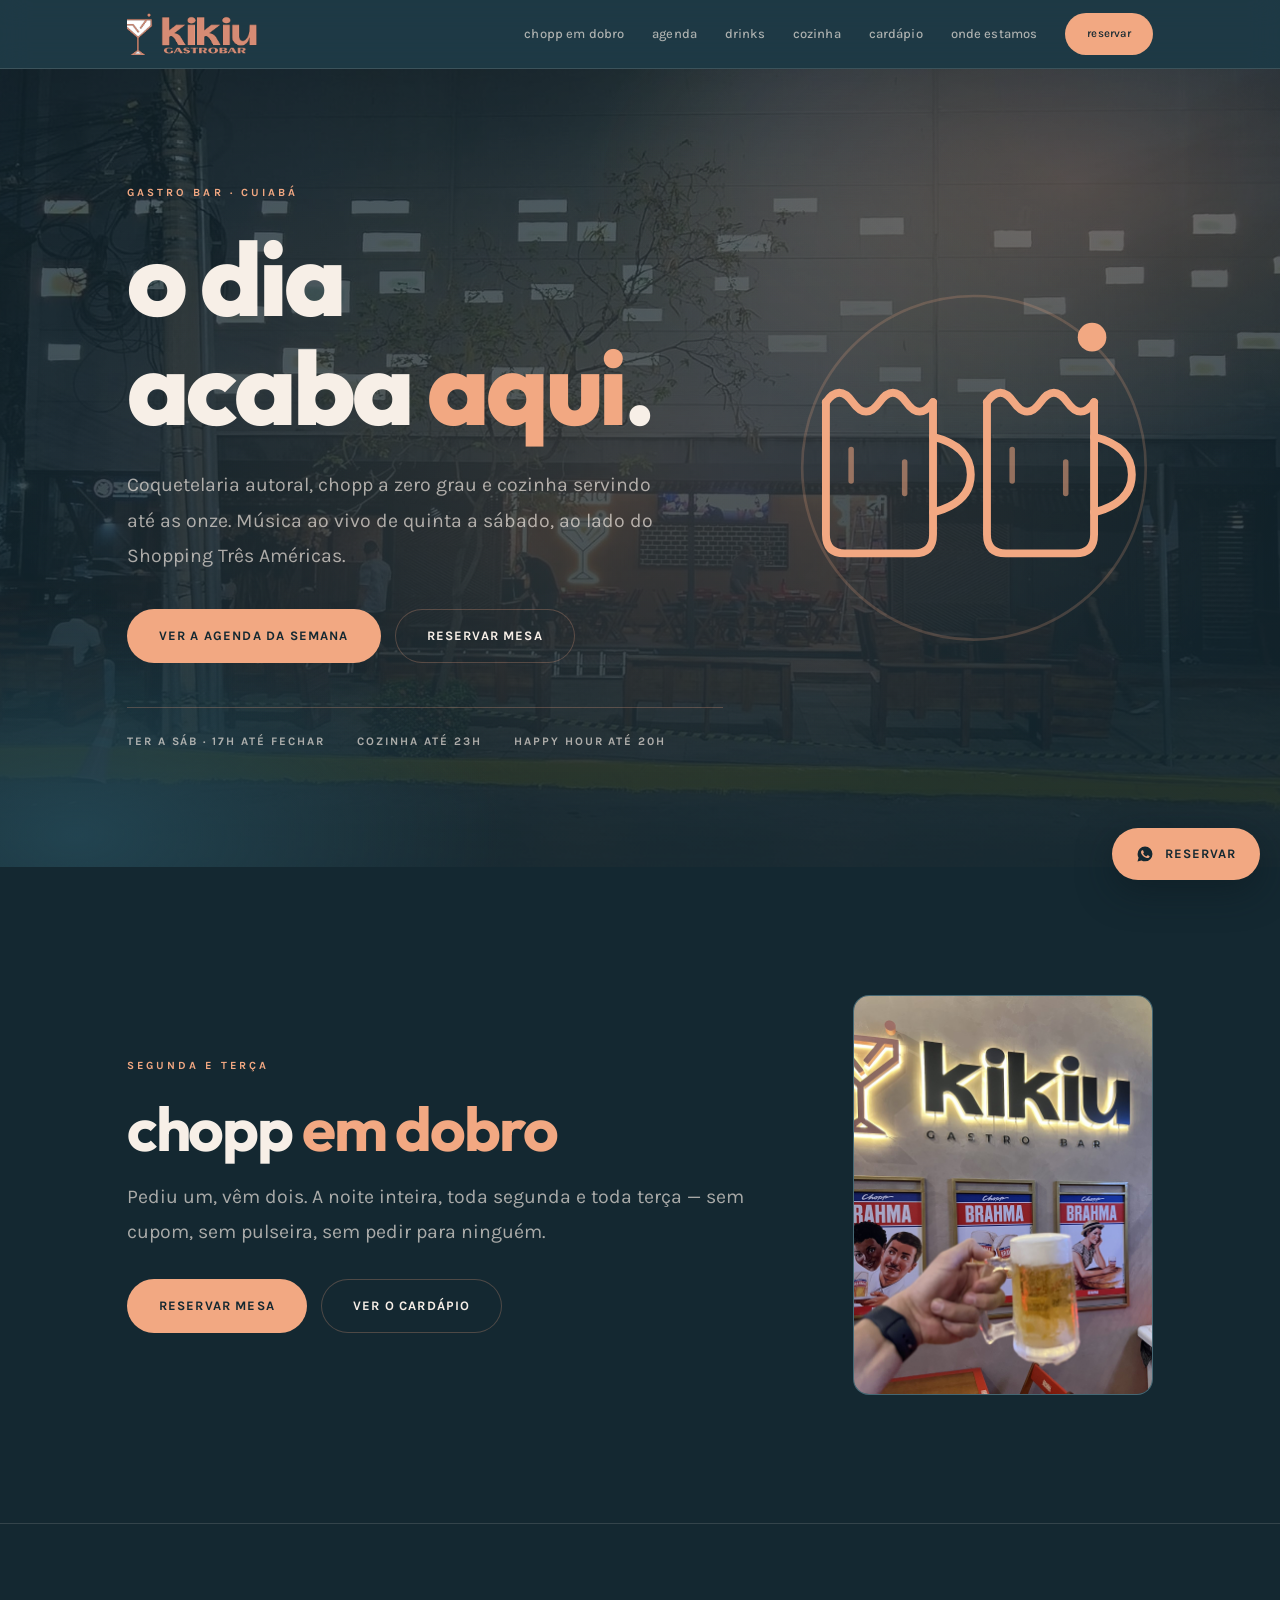
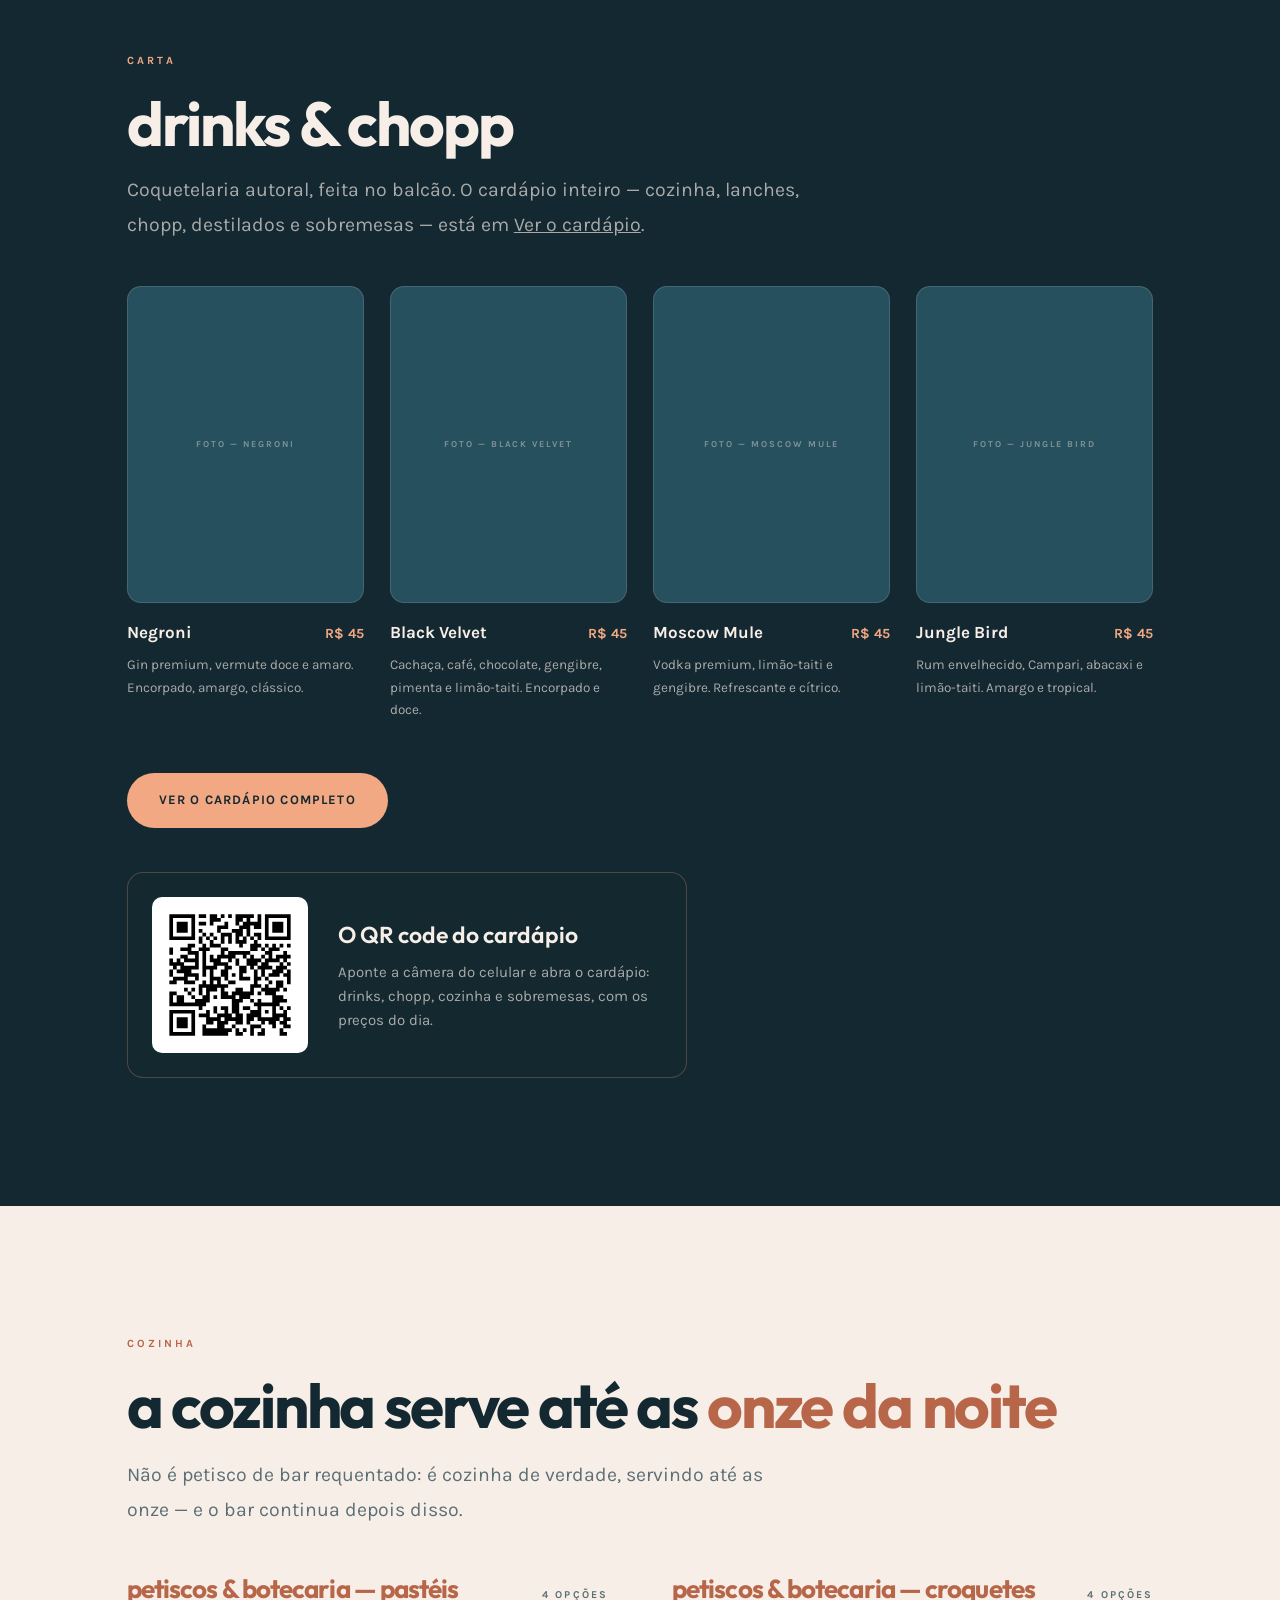
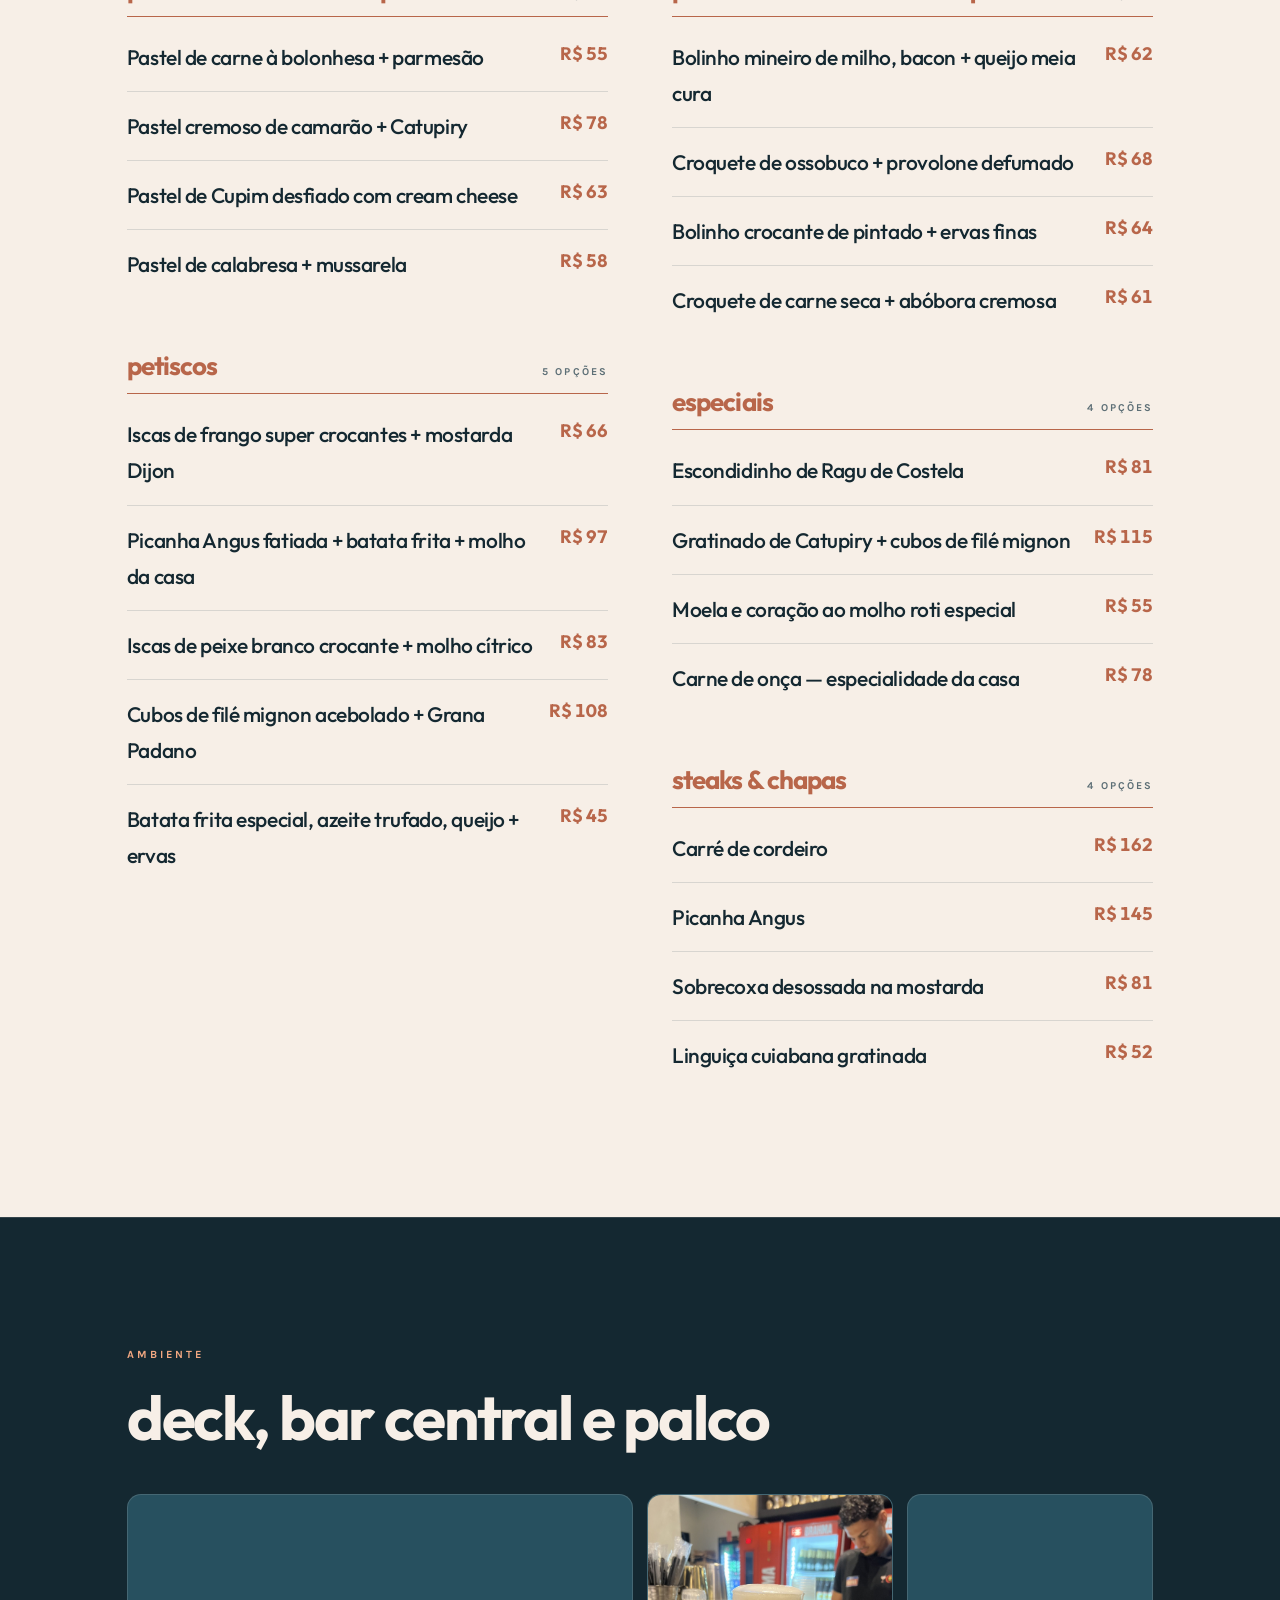
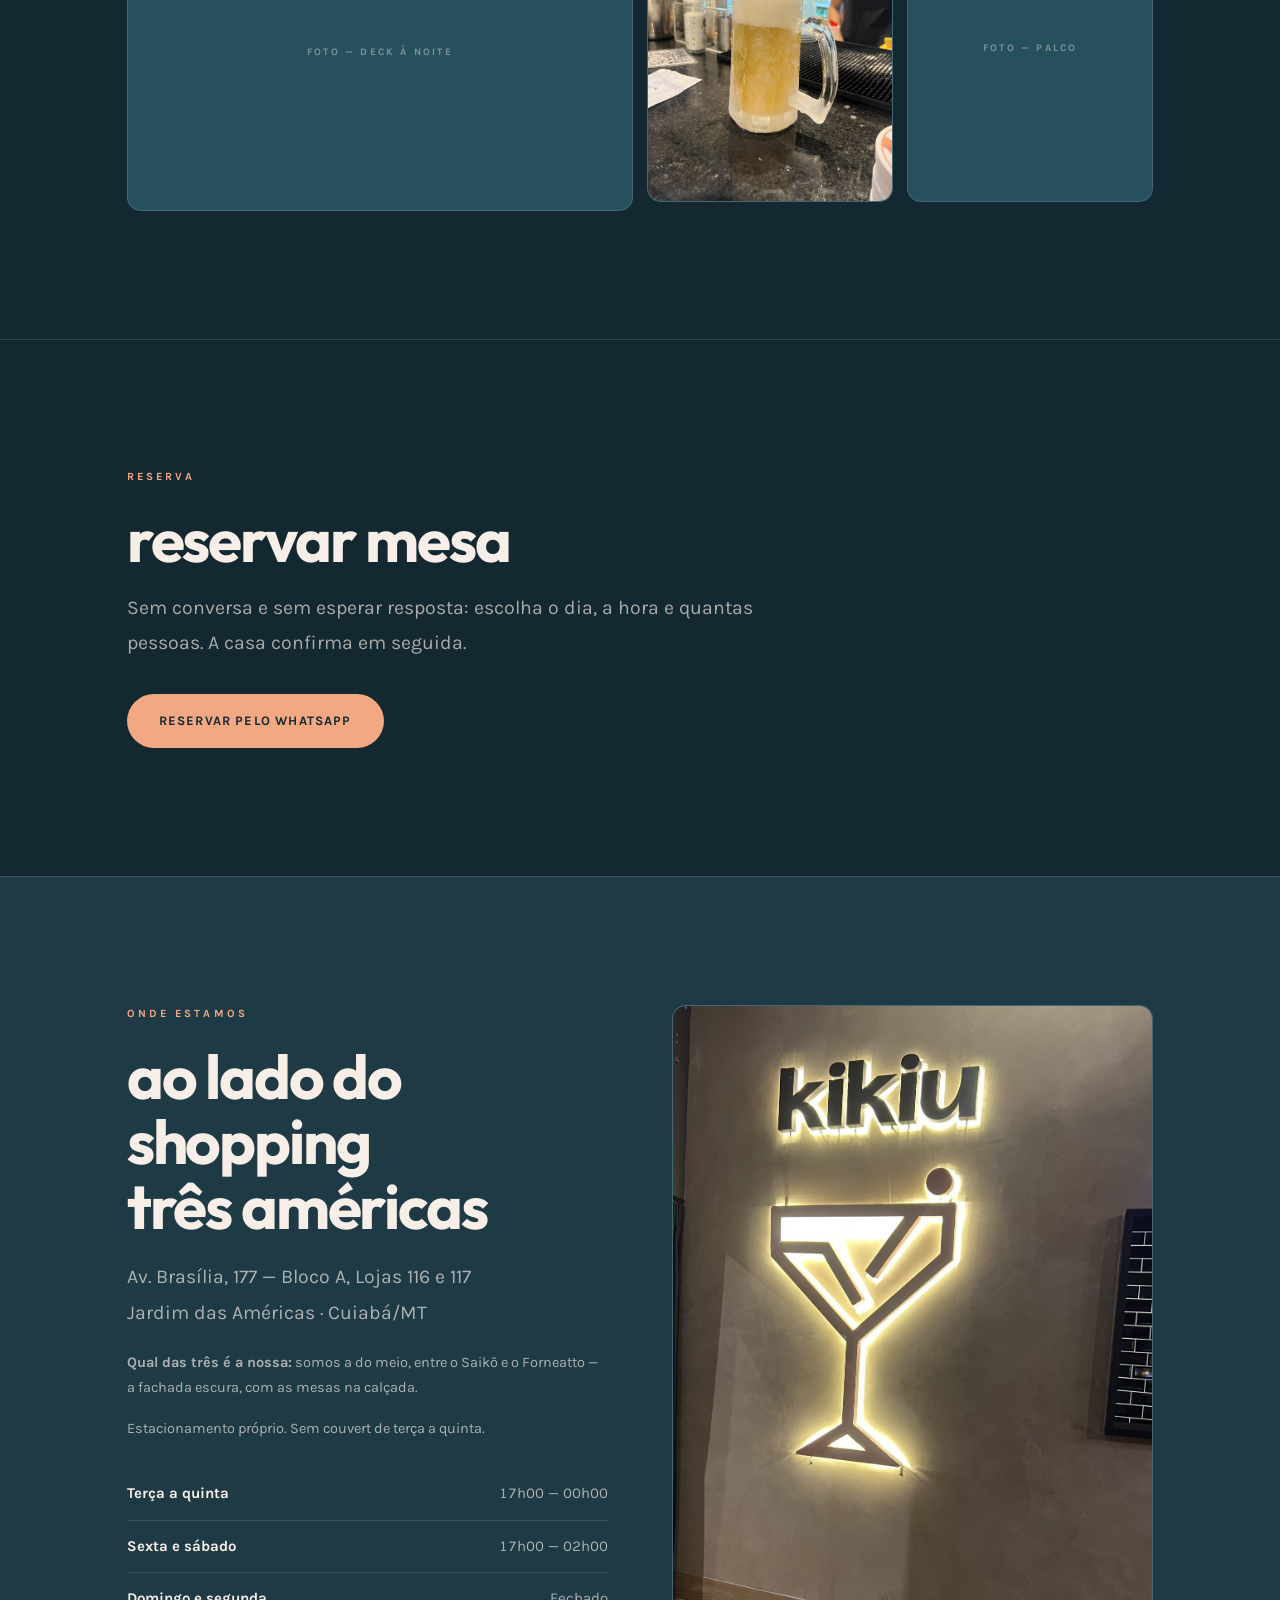
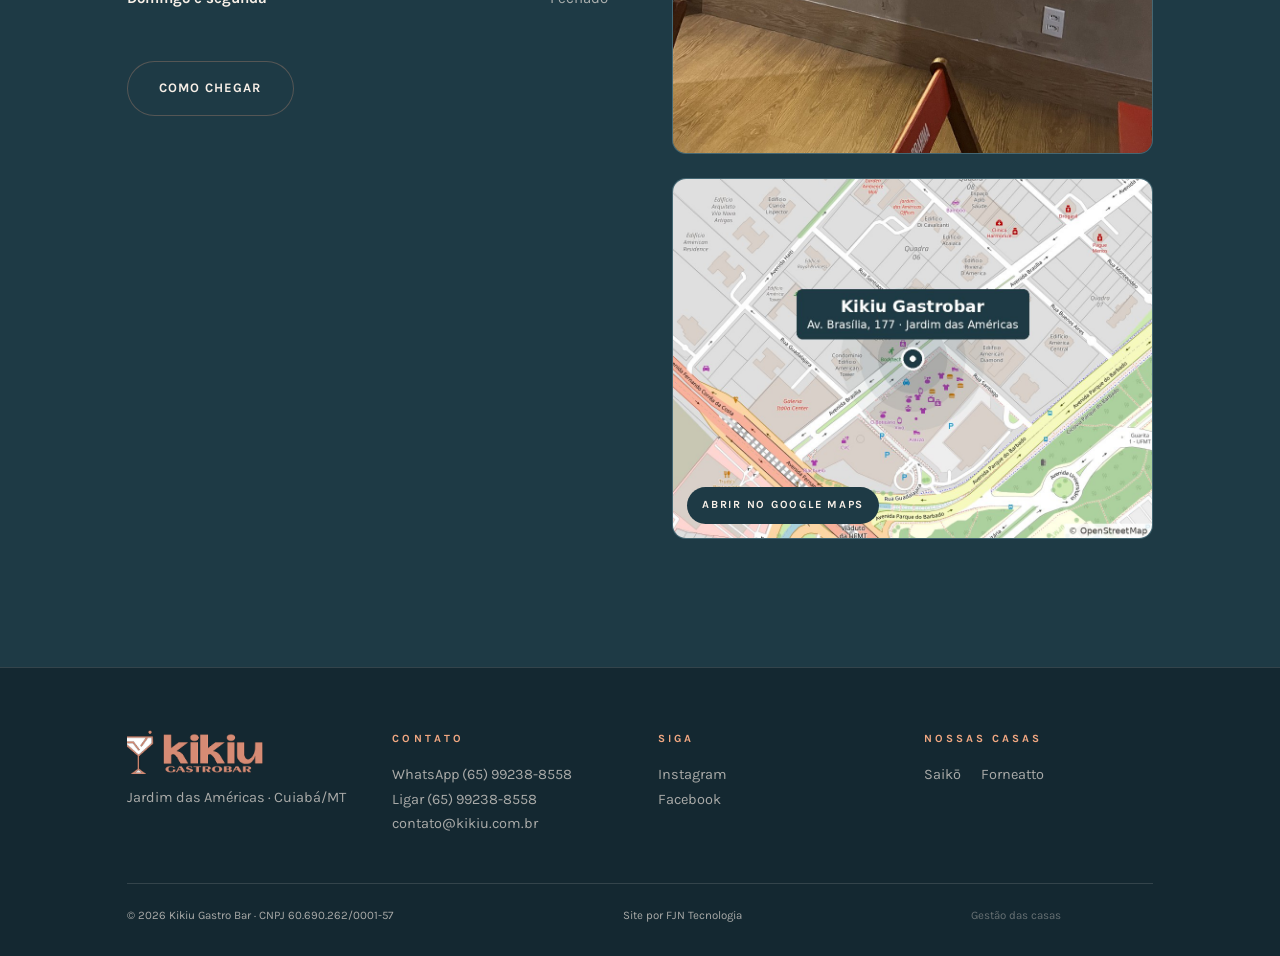
==== commit e81c733b: "O cardapio novo entra no site: o link e o QR code das mesas Os botoes e o menu de Ver o cardapio lev" ====
--- a/index.html
+++ b/index.html
@@ -125,6 +125,24 @@
 .btn:hover { background: var(--pessego-viv); transform: translateY(-2px); }
 .btn--fio { background: transparent; color: var(--crema); box-shadow: inset 0 0 0 1px var(--filete); }
 .btn--fio:hover { background: transparent; box-shadow: inset 0 0 0 1px var(--pessego); color: var(--pessego); }
+
+/* ── QR do cardápio (o mesmo das mesas) ───────────────────────── */
+.qr-cardapio {
+  display: flex; align-items: center; gap: clamp(18px, 3vw, 30px);
+  max-width: 560px; margin-top: clamp(28px, 4vw, 44px);
+  padding: clamp(16px, 2.4vw, 24px); border-radius: 16px;
+  border: 1px solid var(--filete); background: rgba(20,40,49,.55);
+  color: inherit; text-decoration: none;
+  transition: border-color .2s ease, transform .2s ease;
+}
+.qr-cardapio:hover { border-color: var(--pessego); transform: translateY(-2px); }
+.qr-cardapio img {
+  flex: none; width: clamp(116px, 22vw, 156px); height: auto;
+  background: #fff; padding: 10px; border-radius: 10px;
+}
+.qr-cardapio__titulo { display: block; font-family: var(--display); font-weight: 600; font-size: clamp(19px, 2.2vw, 23px); color: var(--crema); margin-bottom: 6px; }
+.qr-cardapio__texto { font-size: 15px; line-height: 1.6; color: var(--crema-dim); }
+@media (max-width: 520px) { .qr-cardapio { flex-direction: column; text-align: center; } }
 .luz .btn--fio { color: var(--petrol-deep); box-shadow: inset 0 0 0 1px rgba(30,58,69,.35); }
 .linha { display: flex; flex-wrap: wrap; gap: 14px; margin-top: 36px; }
 
@@ -495,7 +513,7 @@
       <a href="#agenda">agenda</a>
       <a href="#drinks">drinks</a>
       <a href="#cozinha">cozinha</a>
-      <a href="https://webgula.com.br/cba-forneatto/cardapio?mode=dine-in" target="_blank" rel="noopener">cardápio</a>
+      <a href="/cardapio">cardápio</a>
       <a href="#onde">onde estamos</a>
       <a class="btn" href="#reservar">Reservar</a>
     </nav>
@@ -565,7 +583,7 @@
       </p>
       <div class="linha" style="margin-top:30px">
         <a class="btn" href="#reservar">Reservar mesa</a>
-        <a class="btn btn--fio" href="https://webgula.com.br/cba-forneatto/cardapio?mode=dine-in" target="_blank" rel="noopener">Ver o cardápio</a>
+        <a class="btn btn--fio" href="/cardapio">Ver o cardápio</a>
       </div>
     </div>
 
@@ -678,7 +696,7 @@
   <div class="wrap">
     <span class="rotulo">Carta</span>
     <h2 style="margin-bottom:16px">drinks &amp; chopp</h2>
-    <p class="sub" style="margin-bottom:44px">Coquetelaria autoral, feita no balcão. O cardápio inteiro — cozinha, lanches, chopp, destilados e sobremesas — está em <a href="https://webgula.com.br/cba-forneatto/cardapio?mode=dine-in" target="_blank" rel="noopener">Ver o cardápio</a>.</p>
+    <p class="sub" style="margin-bottom:44px">Coquetelaria autoral, feita no balcão. O cardápio inteiro — cozinha, lanches, chopp, destilados e sobremesas — está em <a href="/cardapio">Ver o cardápio</a>.</p>
 
     <div class="destaques">
       <figure class="destaque" style="transition-delay:0ms">
@@ -712,8 +730,18 @@
     </div>
 
     <div class="linha" style="margin-top:clamp(34px,4vw,54px)">
-      <a class="btn" href="https://webgula.com.br/cba-forneatto/cardapio?mode=dine-in" target="_blank" rel="noopener">Ver o cardápio completo</a>
+      <a class="btn" href="/cardapio">Ver o cardápio completo</a>
     </div>
+    <!-- O QR code das mesas, aqui no site: e o MESMO que esta impresso nos
+         cartoes (assets/img/qrcode/kikiu.svg, gerado do casa.json). Quem
+         esta no computador aponta o celular; quem esta no celular toca. -->
+    <a class="qr-cardapio" href="/cardapio" aria-label="Abrir o cardápio do Kikiu">
+      <img src="assets/img/qrcode/kikiu.svg" width="156" height="156" alt="QR code do cardápio do Kikiu" loading="lazy">
+      <span class="qr-cardapio__texto">
+        <strong class="qr-cardapio__titulo">O QR code do cardápio</strong>
+        Aponte a câmera do celular e abra o cardápio: drinks, chopp, cozinha e sobremesas, com os preços do dia.
+      </span>
+    </a>
 
     <!-- O cardapio saiu da vitrine, mas os marcadores do Saipos continuam
          aqui, escondidos. O scripts/sync-cardapio.mjs injeta entre eles, e
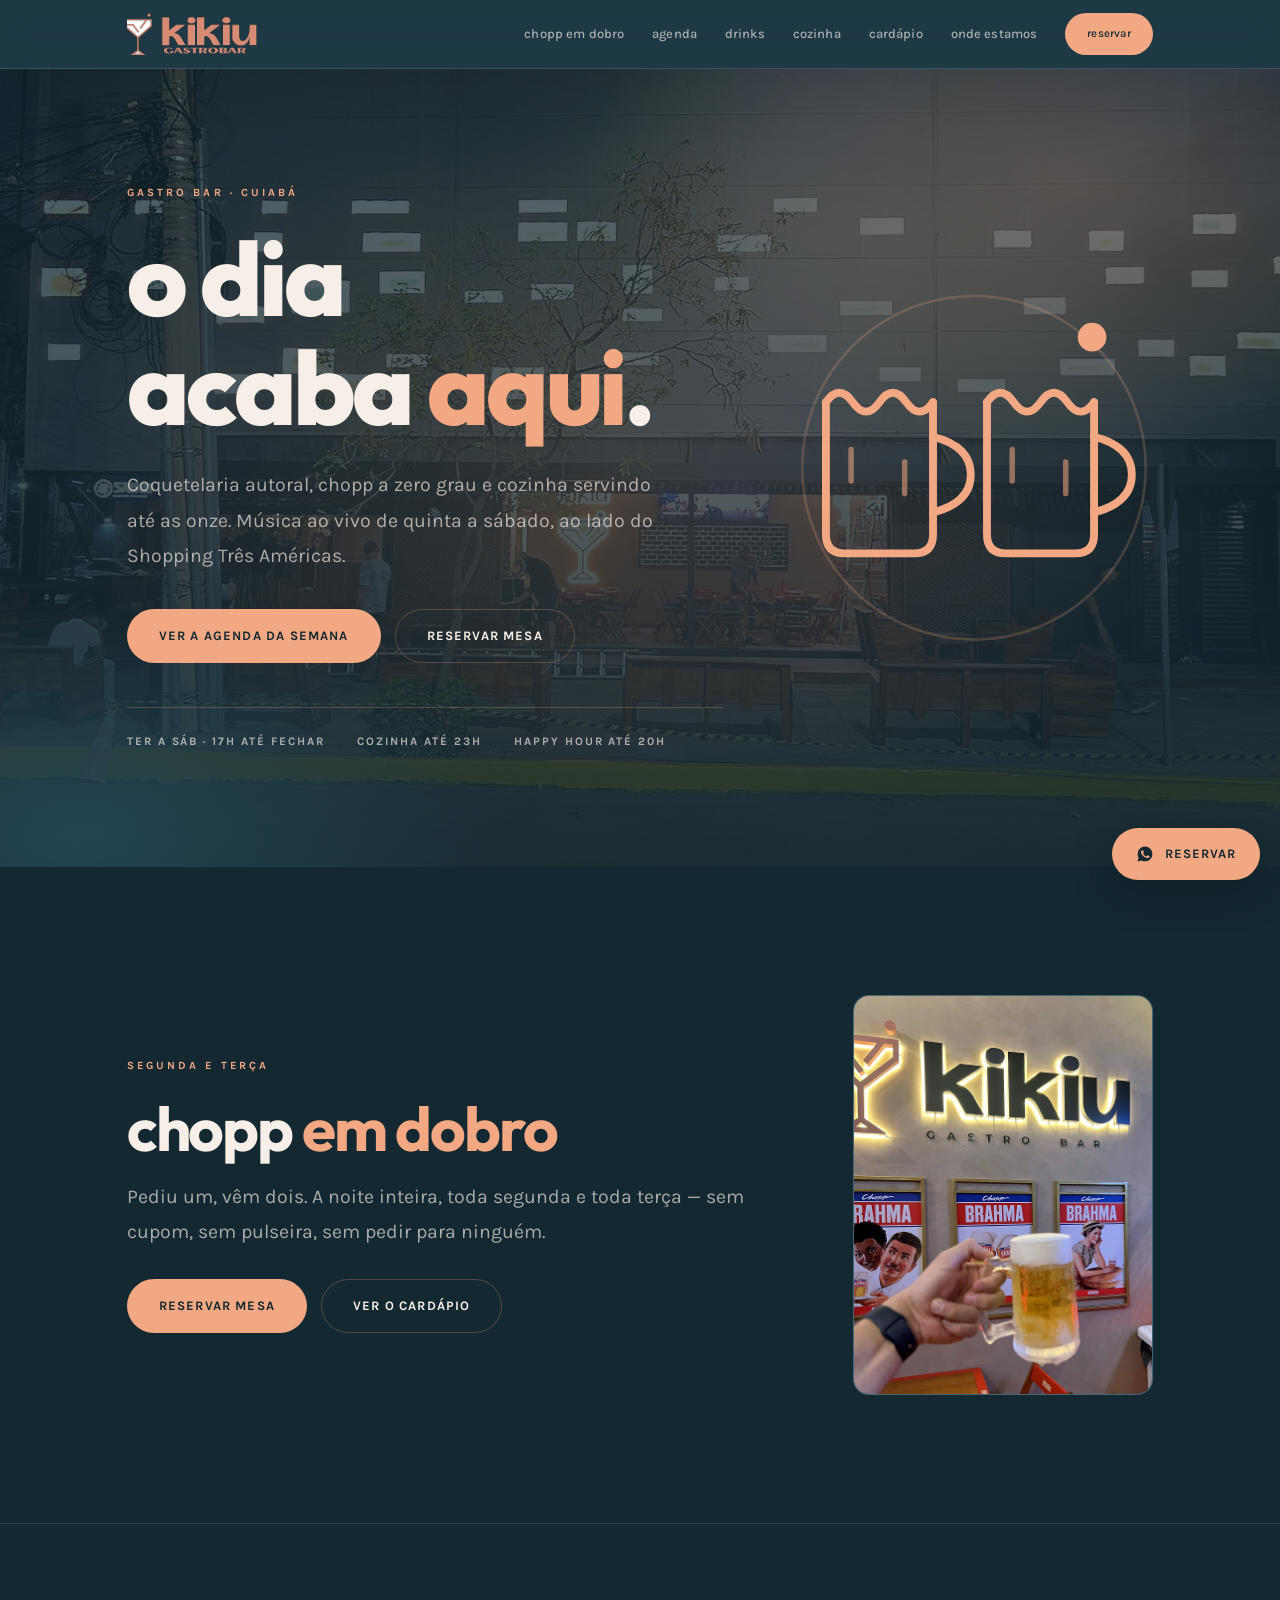
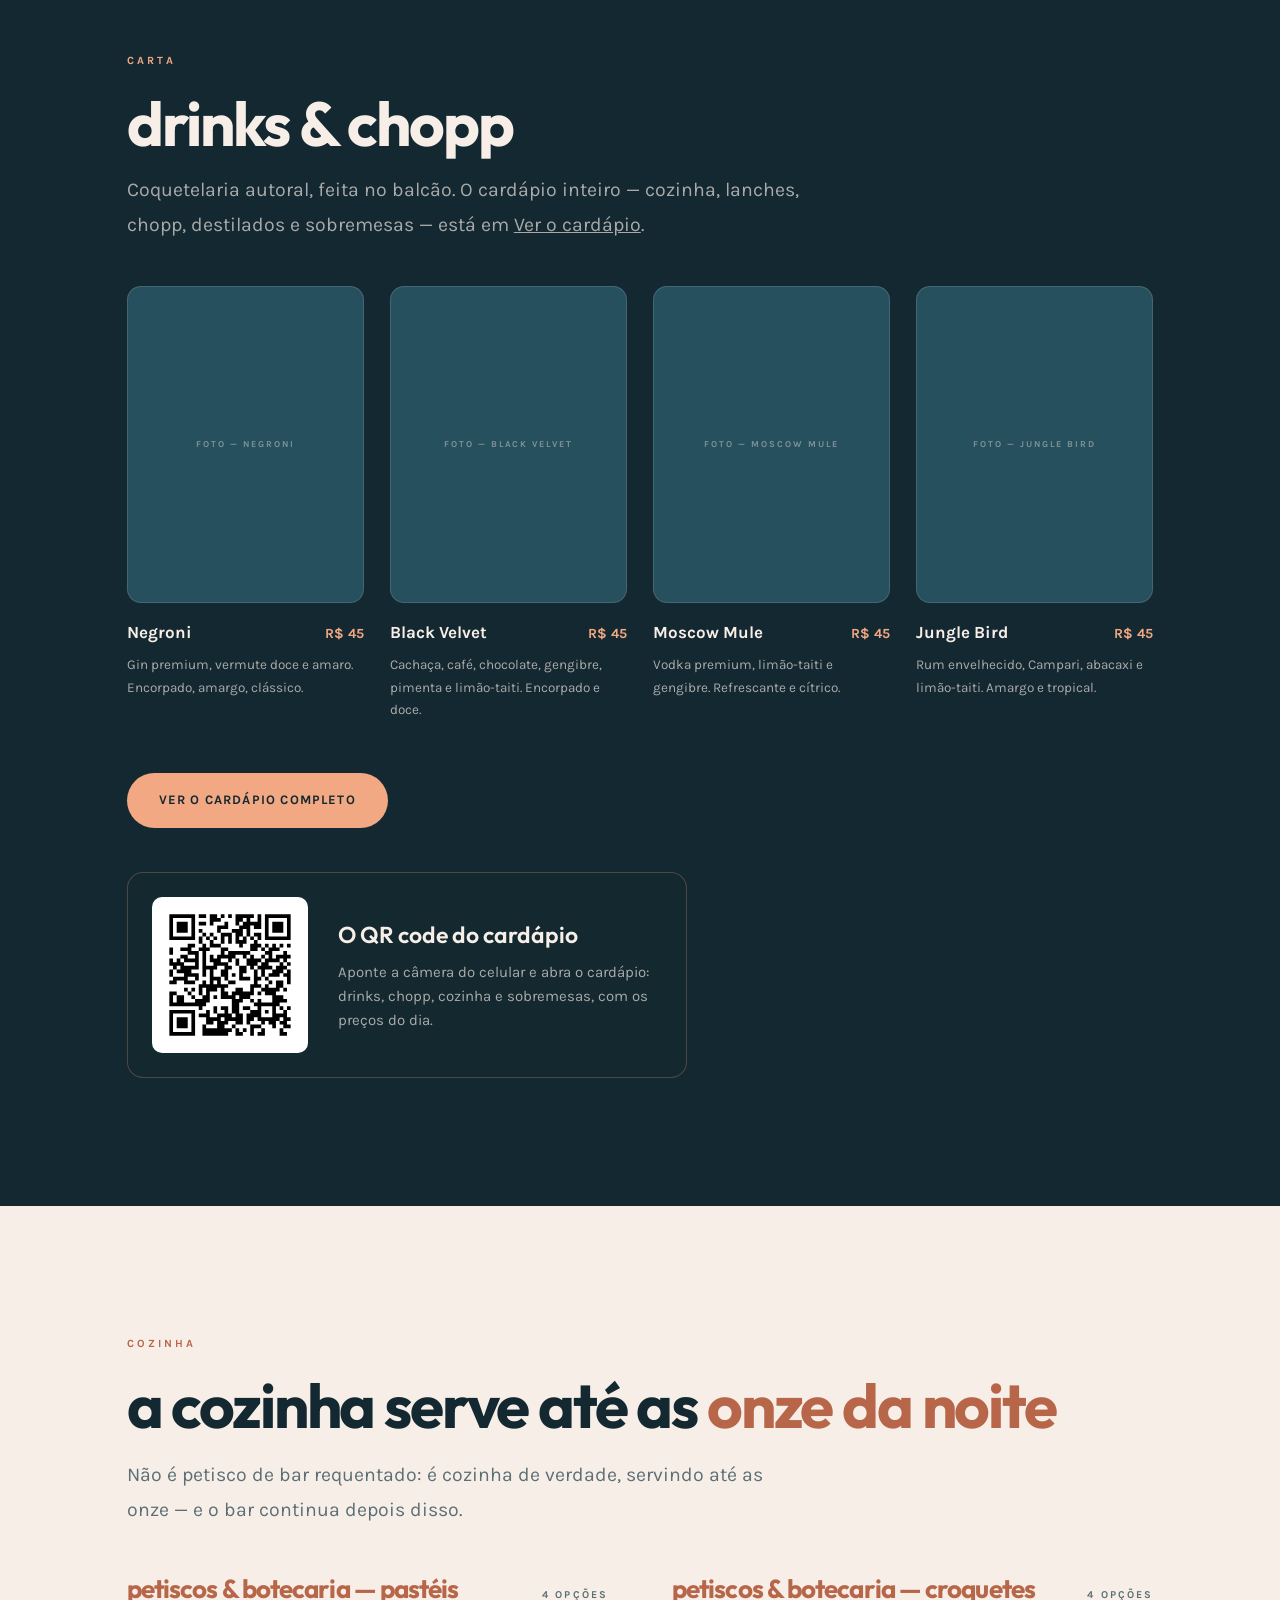
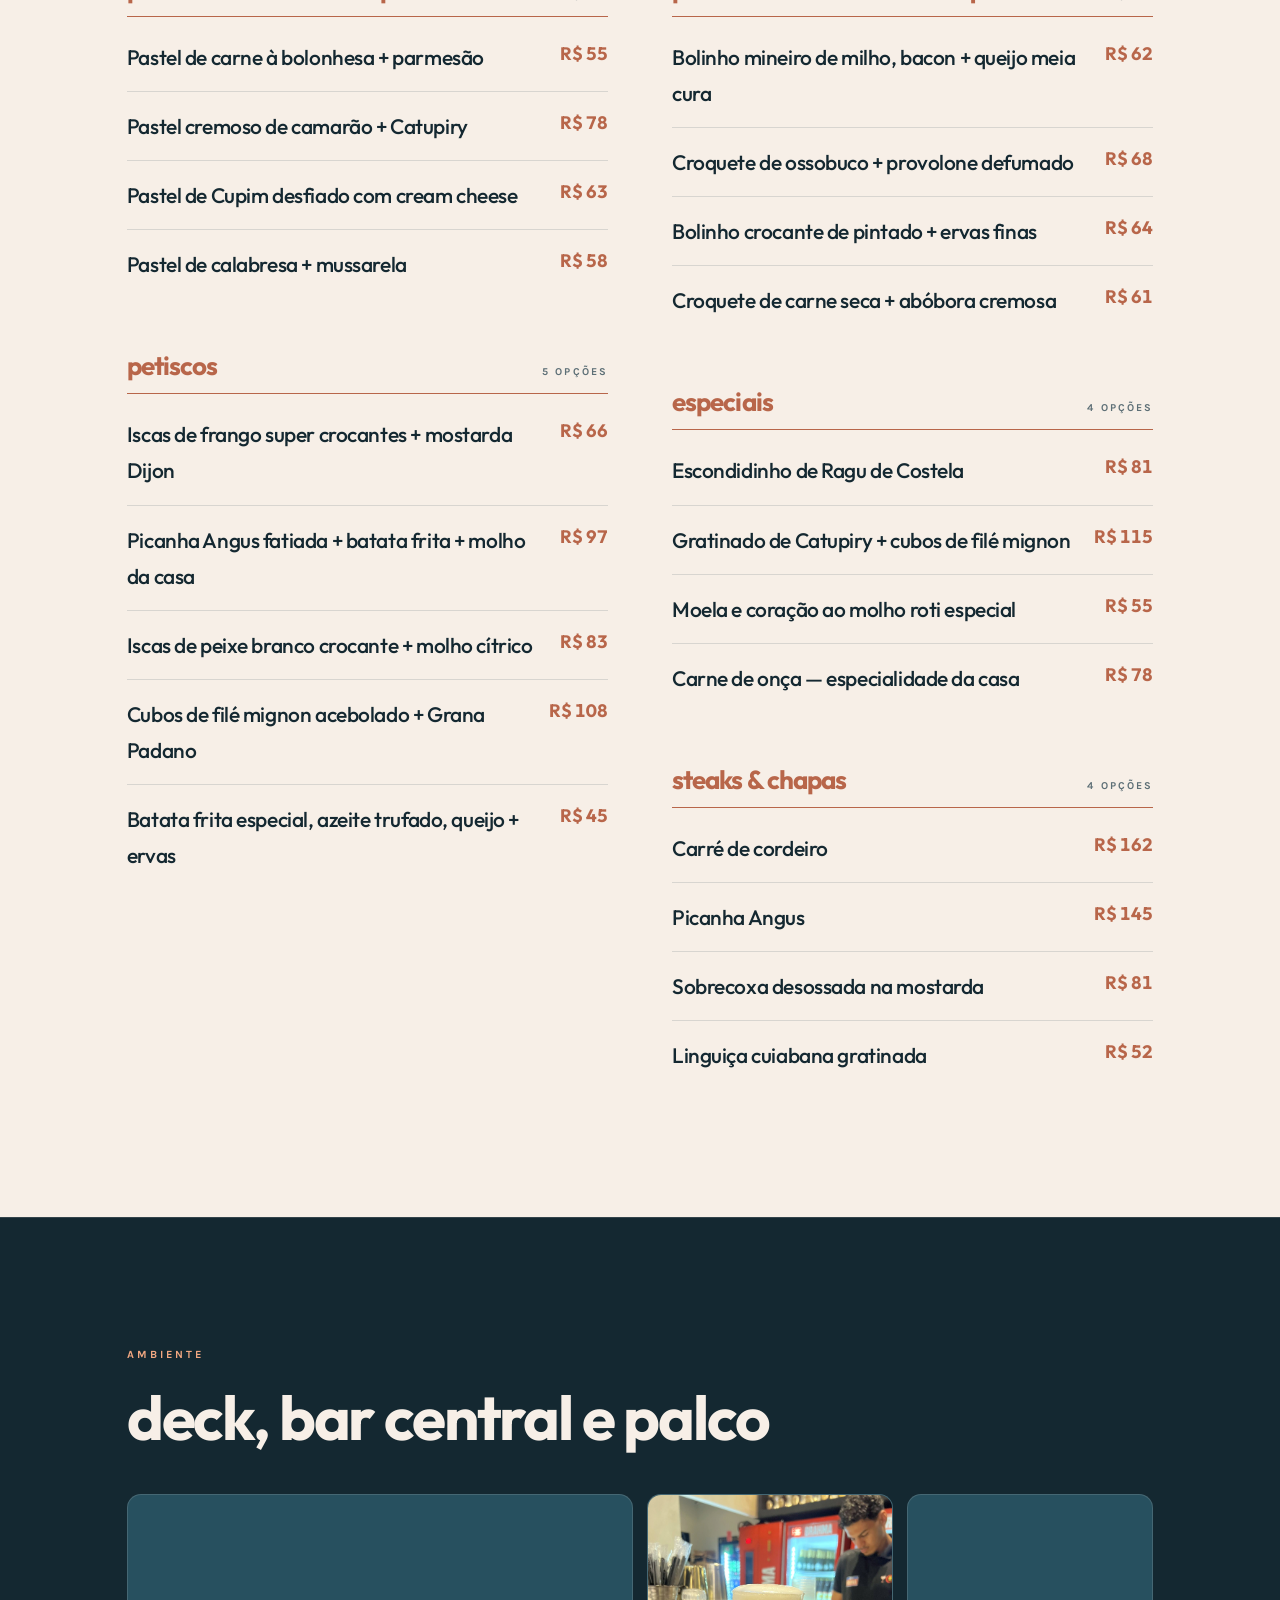
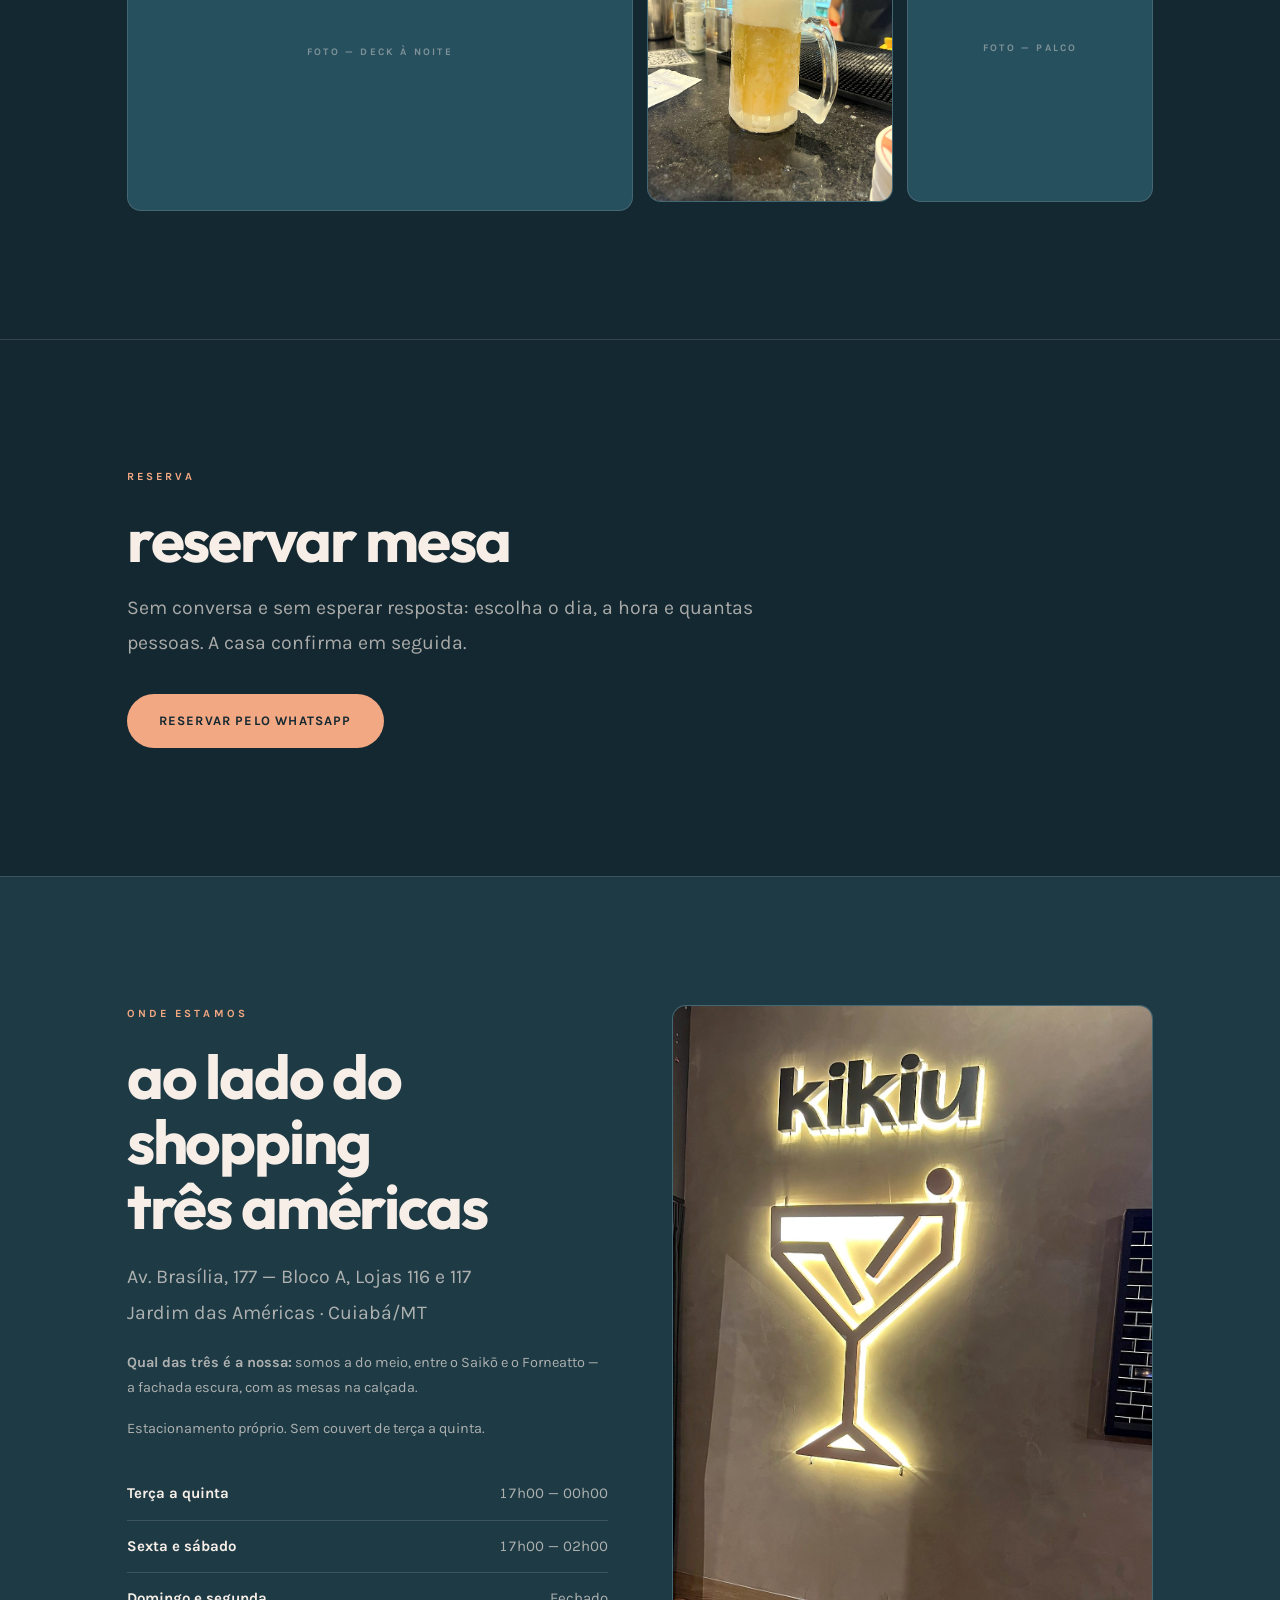
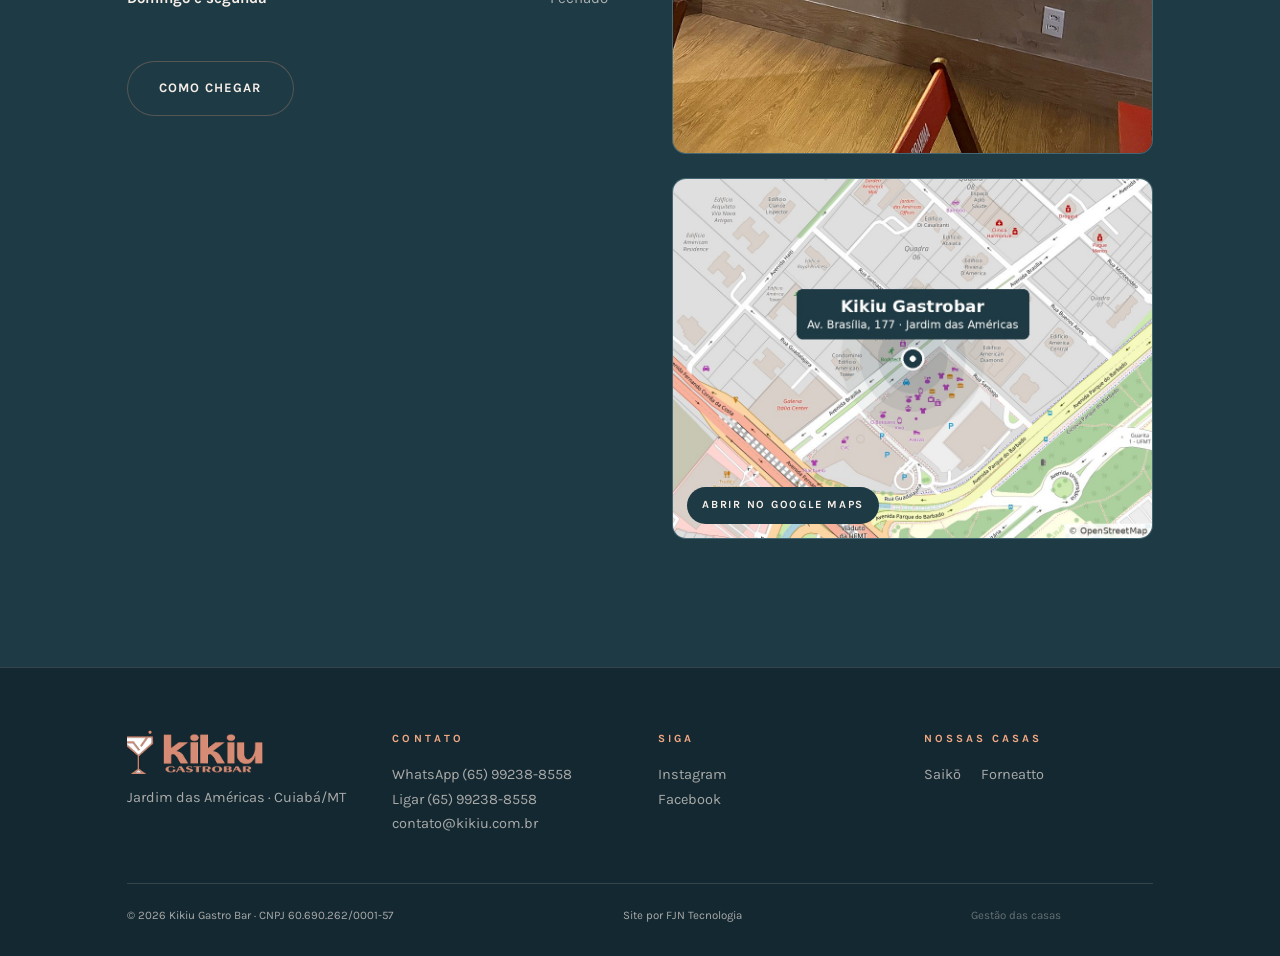
==== commit e0505e14: "Kikiu: fotos melhores e o site mais animado - fotos reais com a luz levantada e um pouco de nitidez " ====
--- a/index.html
+++ b/index.html
@@ -500,6 +500,7 @@
   .rodape__fim { padding-right: clamp(0px, 100vw - 640px, 92px); }
   @media (max-width: 640px) { .rodape__fim { padding-right: 0; padding-bottom: 76px; } }
 </style>
+<link rel="stylesheet" href="/assets/animacao.css">
 </head>
 <body>
 
@@ -2480,5 +2481,6 @@
 })();
 </script>
 <script type="module" src="assets/analytics.js"></script>
+<script src="/assets/animacao.js" defer></script>
 </body>
 </html>
--- a/assets/animacao.css
+++ b/assets/animacao.css
@@ -0,0 +1,61 @@
+/* animacao.css — o site mais vivo, sem atrapalhar a leitura.
+ *
+ * Tres coisas, todas baratas (transform e opacity, que o navegador anima sem
+ * recalcular layout):
+ *   1. as fotos e os cartoes entram ao rolar, um depois do outro;
+ *   2. a foto cresce de leve quando o dedo ou o mouse passa;
+ *   3. uma linha fina no topo mostra o quanto da pagina ja foi lido.
+ *
+ * Nada fica escondido sem JavaScript: o estado inicial so existe quando o
+ * animacao.js liga a classe `anima-on` — e ele nunca esconde o que ja esta na
+ * tela. Quem pediu menos movimento no aparelho nao recebe nenhum.
+ */
+:root { --anima-cor: var(--pessego, var(--shu, var(--rosso, #c4161c))); }
+
+/* 1. entrada ao rolar */
+html.anima-on .anima {
+  opacity: 0; transform: translateY(26px) scale(.985);
+  transition: opacity .8s ease, transform .9s cubic-bezier(.2,.7,.3,1);
+  transition-delay: calc(var(--i, 0) * 110ms);
+  will-change: opacity, transform;
+}
+html.anima-on .anima.entrou { opacity: 1; transform: none; will-change: auto; }
+
+/* 2. a foto respira ao passar */
+.scatto, .foto, .facciata, .fachada, .destaque__foto { overflow: hidden; }
+.scatto img, .foto img, .facciata img, .fachada img {
+  transition: transform 1.1s cubic-bezier(.2,.7,.3,1), filter .6s ease;
+}
+@media (hover: hover) {
+  .scatto:hover img, .foto:hover img, .facciata:hover img, .fachada:hover img {
+    transform: scale(1.06); filter: saturate(1.08) contrast(1.03);
+  }
+}
+
+/* 3. linha de leitura */
+.anima-progresso {
+  position: fixed; inset: 0 0 auto 0; height: 3px; z-index: 200;
+  background: var(--anima-cor); transform-origin: 0 50%; transform: scaleX(0);
+  pointer-events: none;
+}
+
+/* o botao flutuante de reservar chama atencao de tempos em tempos: um anel
+   que sai dele e se apaga. E um pseudo-elemento, para nao tocar na sombra que
+   o botao ja tem. */
+@keyframes anima-pulso {
+  0%, 80%, 100% { opacity: 0; box-shadow: 0 0 0 0 var(--anima-cor); }
+  82%           { opacity: .55; box-shadow: 0 0 0 0 var(--anima-cor); }
+  98%           { opacity: 0; box-shadow: 0 0 0 18px var(--anima-cor); }
+}
+.wa::after {
+  content: ""; position: absolute; inset: 0; border-radius: inherit;
+  pointer-events: none; opacity: 0;
+  animation: anima-pulso 7s ease-out 3s infinite;
+}
+
+@media (prefers-reduced-motion: reduce) {
+  html.anima-on .anima { opacity: 1; transform: none; transition: none; }
+  .anima-progresso { display: none; }
+  .scatto img, .foto img, .facciata img, .fachada img { transition: none; transform: none !important; filter: none !important; }
+  .wa::after { animation: none; }
+}
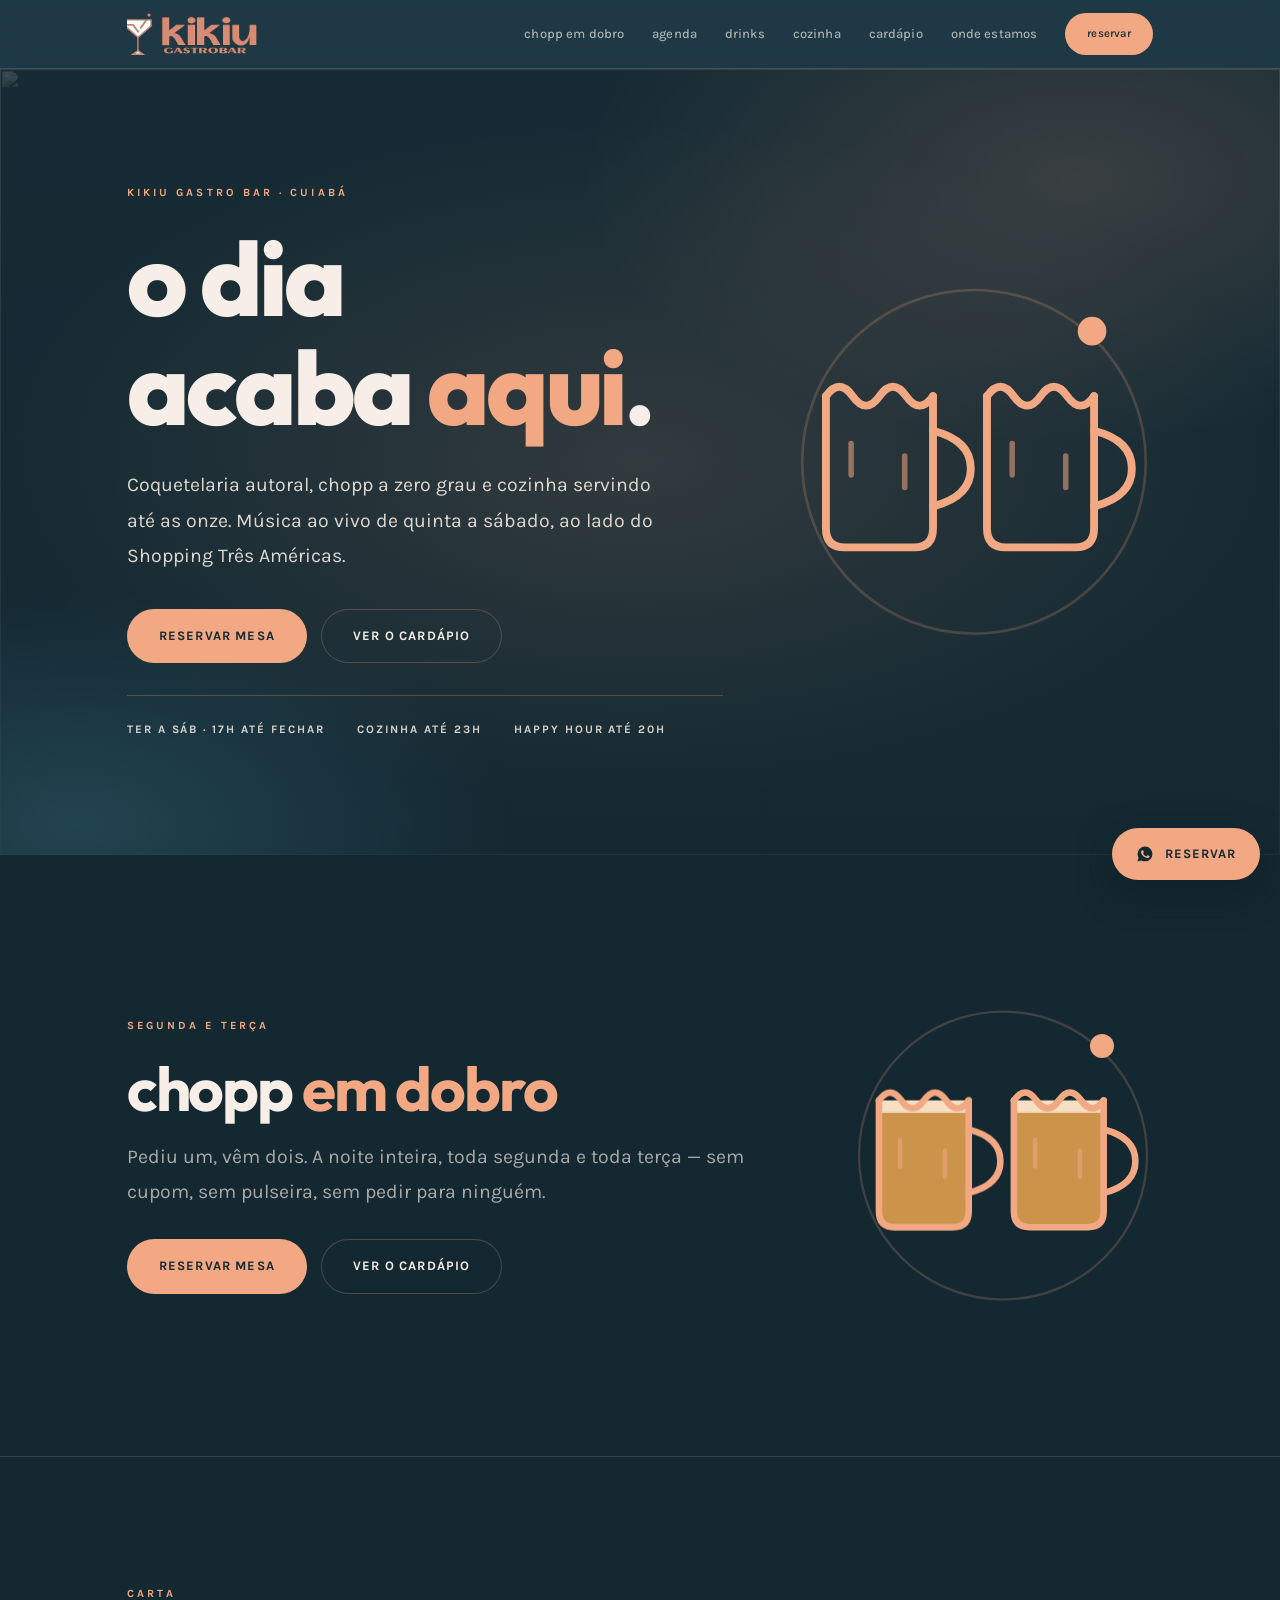
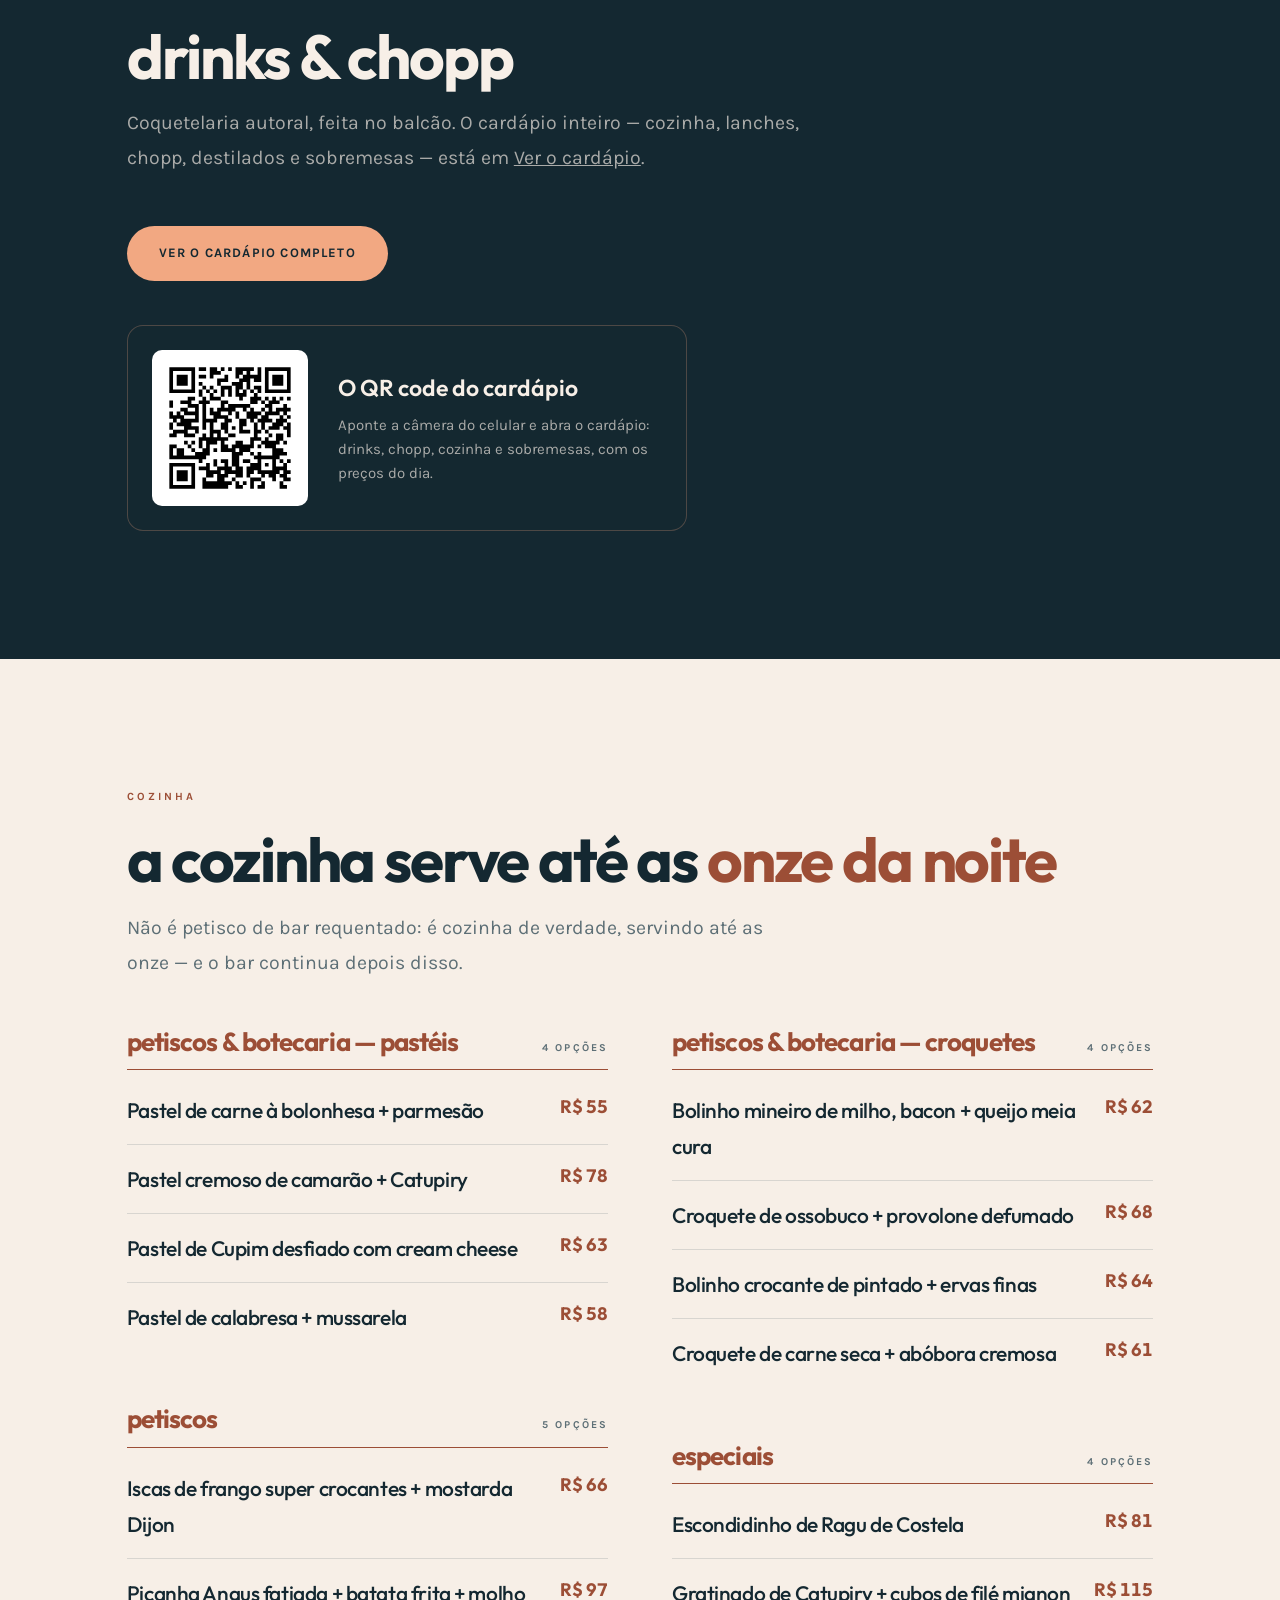
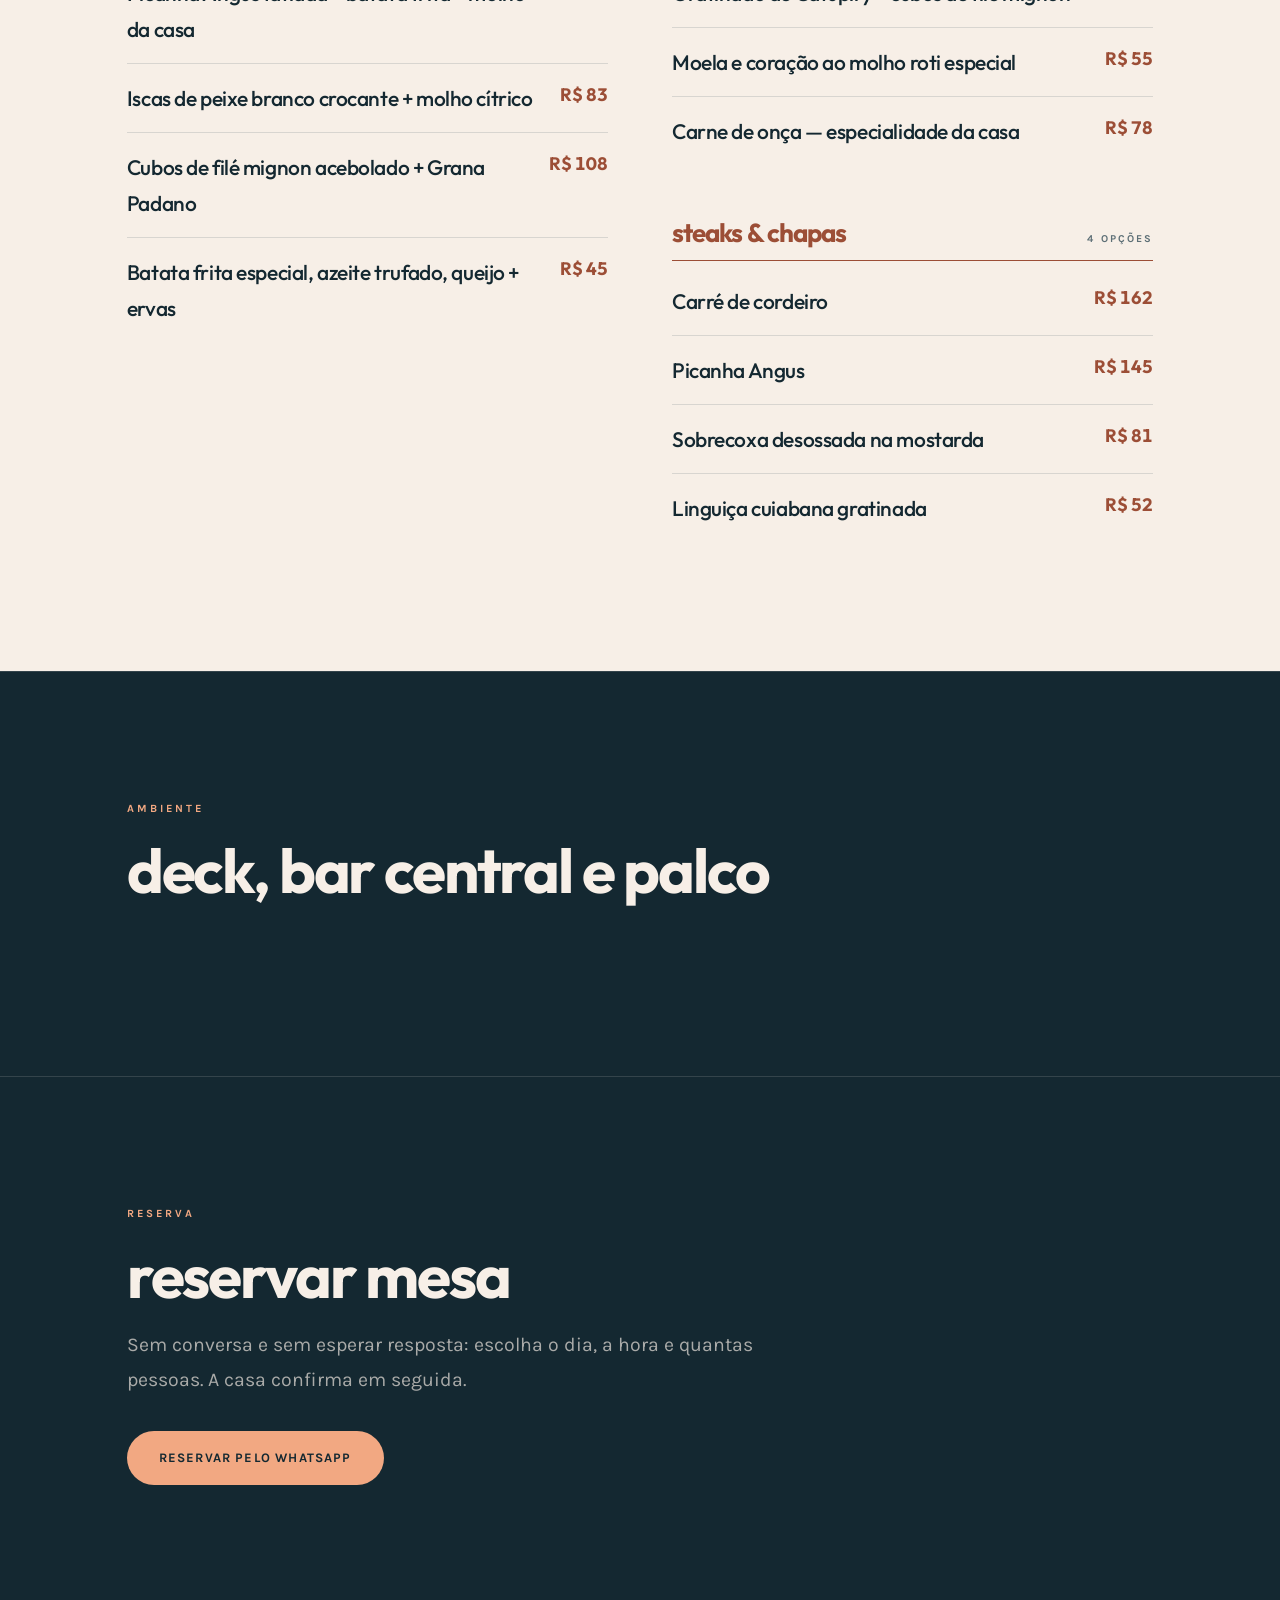
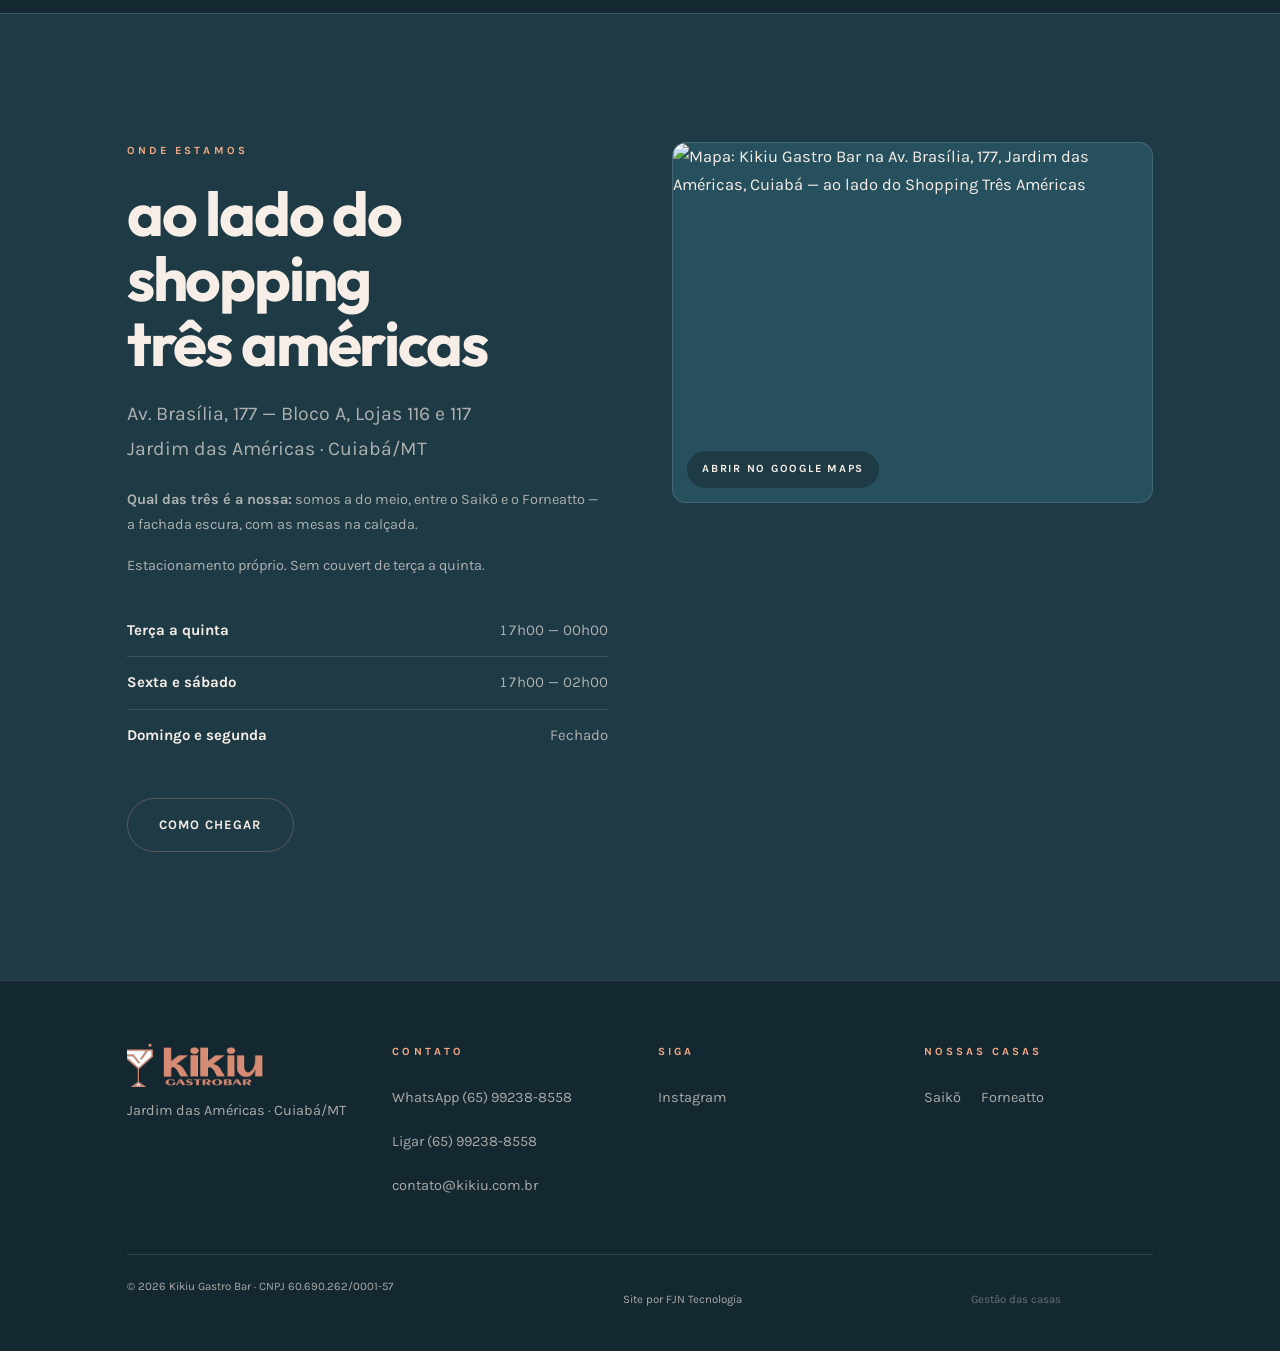
==== commit ec818011: "Home e cardapios: sem moldura vazia, LCP menor, menu no celular, acessibilidade e SEO - placeholders" ====
--- a/index.html
+++ b/index.html
@@ -8,15 +8,29 @@
 <meta name="apple-mobile-web-app-title" content="Kikiu">
 <meta name="theme-color" content="#1e3a45">
 
-<title>Kikiu Gastro Bar · Drinks e cozinha em Cuiabá — ao lado do Shopping Três Américas</title>
-<meta name="description" content="Kikiu Gastro Bar: coquetelaria autoral, chopp gelado e cozinha servindo até as onze da noite em Cuiabá. Música ao vivo de quinta a sábado, ao lado do Shopping Três Américas.">
+<title>Kikiu Gastro Bar em Cuiabá | Chopp, Drinks e Cozinha</title>
+<meta name="description" content="Kikiu Gastro Bar em Cuiabá: chopp gelado, coquetelaria autoral e cozinha. Ao lado do Shopping Três Américas, no Jardim das Américas. Reserve pelo WhatsApp.">
 <link rel="canonical" href="https://kikiu.com.br/">
 <meta property="og:url" content="https://kikiu.com.br/">
-<meta property="og:title" content="Kikiu Gastro Bar · Cuiabá">
-<meta property="og:description" content="Coquetelaria autoral, chopp gelado e cozinha até as 23h. Música ao vivo de quinta a sábado.">
+<meta property="og:site_name" content="Kikiu Gastro Bar">
+<meta property="og:title" content="Kikiu Gastro Bar em Cuiabá | Chopp, Drinks e Cozinha">
+<meta property="og:description" content="Kikiu Gastro Bar em Cuiabá: chopp gelado, coquetelaria autoral e cozinha. Ao lado do Shopping Três Américas, no Jardim das Américas. Reserve pelo WhatsApp.">
 <meta property="og:image" content="https://kikiu.com.br/assets/img/bar/og.jpg">
-<meta property="og:type" content="restaurant">
+<meta property="og:image:width" content="1200">
+<meta property="og:image:height" content="630">
+<meta property="og:image:alt" content="Salão do Kikiu Gastro Bar com o letreiro luminoso do Kikiu e a taça iluminada na parede">
+<meta property="og:type" content="restaurant.restaurant">
 <meta property="og:locale" content="pt_BR">
+<meta name="twitter:card" content="summary_large_image">
+
+<!-- A foto do topo e o item que decide o LCP. O preload sai com o MESMO
+     srcset/sizes do <img> do hero: o navegador escolhe o mesmo arquivo nos
+     dois e baixa uma vez so. Foi o motivo de o hero virar <img> e deixar de
+     ser background-image: image-set() so aceita densidade (1x/2x), nao
+     largura, e preload com largura + CSS com densidade escolhem arquivos
+     diferentes e baixam a foto duas vezes. -->
+<link rel="preload" as="image" type="image/webp" fetchpriority="high"
+      imagesrcset="assets/img/bar/hero-640.webp 640w, assets/img/bar/hero-1280.webp 1280w" imagesizes="100vw">
 
 <link rel="preconnect" href="https://fonts.googleapis.com">
 <link rel="preconnect" href="https://fonts.gstatic.com" crossorigin>
@@ -56,6 +70,7 @@
   --rsv-tinta:        var(--crema);
   --rsv-tinta-fraca:  var(--crema-dim);
   --rsv-fio:          var(--filete);
+  --rsv-borda:        rgba(247,239,231,.55);   /* borda do campo: >= 3:1 sobre o fundo */
   --rsv-acento:       var(--pessego);
   --rsv-acento-tinta: var(--petrol-deep);
   --rsv-campo:        rgba(20,40,49,.55);
@@ -94,7 +109,7 @@
 section[id] { scroll-margin-top: 78px; }
 .deep { background: var(--petrol-deep); }
 .luz { background: var(--crema); color: var(--petrol-deep); }
-.luz .rotulo { color: #b8664a; }
+.luz .rotulo { color: #9c4e36; }
 .luz .sub { color: #5d6f76; }
 
 h1, h2, h3 { font-family: var(--display); font-weight: 700; margin: 0; line-height: 1.05; letter-spacing: -.035em; text-transform: lowercase; text-wrap: balance; }
@@ -173,34 +188,99 @@
 /* o seletor generico acima vence o .btn por especificidade — reforcar */
 .nav__links a.btn, .nav__links a.btn:hover { color: var(--petrol-deep); }
 .nav .btn { padding: 11px 22px; font-size: 11.5px; }
-@media (max-width: 920px) { .nav__links a:not(.btn) { display: none; } }
+.nav__dir { display: flex; align-items: center; gap: 12px; }
+/* Abaixo de 920px os links somem e sobra o "Reservar" — e o cardápio só
+   existia no menu. Quem chega do celular (a maioria) não via nem cardápio nem
+   onde ficamos. O hambúrguer é um <details>: funciona sem JavaScript, o teclado
+   abre com Enter/Espaço, e o script no fim só fecha ao tocar num link ou no Esc. */
+.menu { display: none; }
+.menu summary {
+  list-style: none; cursor: pointer; width: 44px; height: 44px;
+  display: grid; place-items: center; border-radius: 999px;
+  border: 1px solid var(--filete); background: transparent;
+}
+.menu summary::-webkit-details-marker { display: none; }
+.menu__ico, .menu__ico::before, .menu__ico::after {
+  display: block; width: 18px; height: 2px; border-radius: 2px;
+  background: var(--crema); transition: transform .2s ease, background .2s ease;
+}
+.menu__ico { position: relative; }
+.menu__ico::before, .menu__ico::after { content: ""; position: absolute; left: 0; }
+.menu__ico::before { top: -6px; }
+.menu__ico::after  { top: 6px; }
+.menu[open] .menu__ico { background: transparent; }
+.menu[open] .menu__ico::before { transform: translateY(6px) rotate(45deg); }
+.menu[open] .menu__ico::after  { transform: translateY(-6px) rotate(-45deg); }
+.menu__painel {
+  position: absolute; left: 0; right: 0; top: 100%;
+  display: flex; flex-direction: column;
+  padding: 6px var(--pad) 18px; background: var(--petrol-deep);
+  border-bottom: 1px solid var(--filete);
+  max-height: calc(100svh - 70px); overflow-y: auto;
+}
+.menu__painel a {
+  display: flex; align-items: center; min-height: 52px;
+  font-size: 17px; font-weight: 500; text-decoration: none; color: var(--crema);
+  text-transform: lowercase; border-bottom: 1px solid var(--filete-soft);
+}
+.menu__painel a:last-child { border-bottom: 0; }
+.menu__painel a.menu__cardapio { color: var(--pessego); font-weight: 700; }
+@media (max-width: 920px) {
+  .nav__links a:not(.btn) { display: none; }
+  .menu { display: block; }
+}
+
+/* pular para o conteúdo: some fora da tela, aparece no foco do teclado */
+.pular {
+  position: absolute; left: 12px; top: 0; z-index: 100;
+  transform: translateY(-160%); padding: 12px 20px; border-radius: 999px;
+  background: var(--pessego); color: var(--petrol-deep);
+  font-size: 14px; font-weight: 700; text-decoration: none;
+}
+.pular:focus { transform: none; }
+#topo:focus { outline: none; }
 
 /* ── abertura ─────────────────────────────────────────────────── */
-/* FOTO DO TOPO — trocar 'none' por url("assets/img/bar/hero.jpg").
-   Deck à noite ou o bar em movimento; o véu petróleo segura o contraste. */
-:root { --hero-img: url("assets/img/bar/hero.jpg"); }
+/* FOTO DO TOPO — um <img> (WebP 640/1280, ver scripts/gerar-webp.py) atrás de
+   um véu petróleo. Era background-image e o navegador só a descobria depois
+   de montar o CSS: LCP de 4 s no celular lento. O véu é o ::before, e o
+   texto passa por cima dele, nunca direto pela foto — por isso o véu é mais
+   escuro do que parece necessário: o neon da foto não pode competir com a
+   leitura (contraste medido >= 4,5:1, ver o PR). */
 .hero {
-  position: relative; overflow: hidden;
+  position: relative; overflow: hidden; isolation: isolate;
   padding-block: clamp(60px, 9vw, 124px);
   background-color: var(--petrol);
-  background-image:
-    radial-gradient(62% 54% at 84% 14%, rgba(242,168,130,.24), transparent 62%),
+}
+.hero__foto picture { display: contents; }
+.hero__foto img {
+  position: absolute; inset: 0; z-index: -2;
+  width: 100%; height: 100%; object-fit: cover; object-position: center;
+}
+.hero::before {
+  content: ""; position: absolute; inset: 0; z-index: -1; pointer-events: none;
+  background:
+    radial-gradient(62% 54% at 84% 14%, rgba(242,168,130,.16), transparent 62%),
     radial-gradient(52% 46% at 6% 96%, rgba(39,80,95,.68), transparent 64%),
-    linear-gradient(180deg, rgba(20,40,49,.72) 0%, rgba(20,40,49,.90) 100%),
-    var(--hero-img);
-  background-size: cover;
-  background-position: center;
+    linear-gradient(180deg, rgba(20,40,49,.84) 0%, rgba(20,40,49,.94) 100%);
 }
 .hero__grid { display: grid; gap: clamp(40px, 6vw, 72px); align-items: center; position: relative; }
 @media (min-width: 940px) { .hero__grid { grid-template-columns: 1.25fr .75fr; } }
 .hero h1 { max-width: 12ch; }
-.hero .sub { margin-top: 26px; max-width: 44ch; }
+.hero .sub { margin-top: 26px; max-width: 44ch; color: rgba(247,239,231,.88); }
 .hero__meta {
-  display: flex; flex-wrap: wrap; gap: 8px 32px; margin-top: 44px;
+  display: flex; flex-wrap: wrap; gap: 8px 32px; margin-top: 32px;
   padding-top: 24px; border-top: 1px solid var(--filete);
   font-size: 11.5px; font-weight: 700; letter-spacing: .17em;
-  text-transform: uppercase; color: var(--crema-dim);
-}
+  text-transform: uppercase; color: rgba(247,239,231,.85);
+}
+.ver-agenda { margin: 12px 0 0; font-size: 14.5px; }
+.ver-agenda a {
+  display: inline-block; padding: 10px 0; color: rgba(247,239,231,.88);
+  text-decoration: underline; text-decoration-color: var(--filete); text-underline-offset: 4px;
+}
+.ver-agenda a:hover { color: var(--pessego); text-decoration-color: var(--pessego); }
+body:has(#agenda[hidden]) .ver-agenda { display: none; }
 .taca { display: grid; place-items: center; }
 .taca svg { width: min(100%, 260px); height: auto; }
 
@@ -304,8 +384,8 @@
   padding-bottom: 12px; margin-bottom: 6px; border-bottom: 1px solid var(--pessego);
 }
 .familia__head h3 { color: var(--pessego); }
-.luz .familia__head { border-bottom-color: #b8664a; }
-.luz .familia__head h3 { color: #b8664a; }
+.luz .familia__head { border-bottom-color: #9c4e36; }
+.luz .familia__head h3 { color: #9c4e36; }
 .familia__head span { font-size: 10.5px; font-weight: 700; letter-spacing: .2em; text-transform: uppercase; color: var(--crema-dim); }
 .luz .familia__head span { color: #5d6f76; }
 
@@ -317,7 +397,7 @@
    casa fica nos títulos, que são design — não dado. */
 .item__nome { font-family: var(--display); font-size: 21px; font-weight: 500; margin: 0; letter-spacing: -.02em; }
 .item__preco { font-family: var(--display); font-size: 18px; font-weight: 700; white-space: nowrap; color: var(--pessego); font-variant-numeric: tabular-nums; }
-.luz .item__preco { color: #b8664a; }
+.luz .item__preco { color: #9c4e36; }
 .item__desc { grid-column: 1 / -1; margin: 4px 0 0; font-size: 14.5px; color: var(--crema-dim); line-height: 1.65; max-width: 50ch; }
 .luz .item__desc { color: #5d6f76; }
 /* Prato com foto vinda do Saipos (img_path). Sem foto, a linha e a de sempre. */
@@ -334,7 +414,7 @@
   letter-spacing: .13em; text-transform: uppercase;
   color: var(--pessego); border: 1px solid var(--filete);
 }
-.luz .base { color: #b8664a; border-color: rgba(184,102,74,.4); }
+.luz .base { color: #9c4e36; border-color: rgba(156,78,54,.45); }
 
 /* ── eventos ──────────────────────────────────────────────────── */
 .cartoes { display: grid; gap: 16px; grid-template-columns: repeat(auto-fit, minmax(min(100%, 250px), 1fr)); }
@@ -357,6 +437,7 @@
   display: grid; gap: clamp(16px, 2vw, 26px);
   grid-template-columns: repeat(auto-fit, minmax(min(100%, 232px), 1fr));
 }
+.destaques[hidden] { display: none; }
 .destaque { margin: 0; opacity: 0; transform: translateY(20px); }
 .destaque.visivel { opacity: 1; transform: none; transition: opacity .7s ease, transform .7s cubic-bezier(.2,.7,.3,1); }
 .destaque__foto {
@@ -370,10 +451,6 @@
   transition: transform .9s cubic-bezier(.2,.7,.3,1);
 }
 .destaque:hover .destaque__foto img { transform: scale(1.045); }
-.destaque__foto span {
-  font-size: 9px; font-weight: 700; letter-spacing: .22em; text-transform: uppercase;
-  color: rgba(247,239,231,.42); text-align: center; padding: 12px;
-}
 .destaque__nome {
   font-size: 17px; font-weight: 700; margin: 15px 0 0;
   display: flex; justify-content: space-between; align-items: baseline; gap: 14px;
@@ -392,16 +469,18 @@
   background: var(--petrol-lift); border: 1px solid var(--filete-soft);
   display: grid; place-items: center;
 }
-/* A foto cobre a moldura e esconde a legenda de "falta foto". Se o arquivo
-   nao existir, o onerror tira o <img> do caminho e a legenda volta sozinha —
-   da para publicar a moldura antes da foto chegar, sem icone quebrado. */
+/* A foto cobre a moldura. Se o arquivo nao existir, o onerror tira a <figure>
+   inteira: nunca fica moldura vazia nem legenda de "falta foto". */
 .foto img, .fachada img {
   position: absolute; inset: 0; width: 100%; height: 100%;
   object-fit: cover; display: block;
 }
 .foto--larga { aspect-ratio: 16/10; grid-column: span 2; }
 @media (max-width: 640px) { .foto--larga { grid-column: span 1; } }
-.foto span { font-size: 10px; font-weight: 700; letter-spacing: .22em; text-transform: uppercase; color: rgba(247,239,231,.42); text-align: center; padding: 14px; }
+/* uma foto só (as outras ainda não existem): sem isto o auto-fit estica a
+   única moldura 4:5 pela largura inteira da página — mil pixels de altura. */
+.fotos--uma { grid-template-columns: minmax(0, 420px); }
+.foto picture, .fachada picture { display: contents; }
 
 /* ── localização ──────────────────────────────────────────────── */
 .par { display: grid; gap: clamp(36px, 5vw, 70px); align-items: start; }
@@ -430,12 +509,13 @@
   border: 1px solid var(--filete-soft); background: var(--petrol-lift);
   display: grid; place-items: center;
 }
-.fachada span { font-size: 10px; font-weight: 700; letter-spacing: .22em; text-transform: uppercase; color: rgba(247,239,231,.42); text-align: center; padding: 14px; }
 
 /* ── rodapé ───────────────────────────────────────────────────── */
 .rodape { background: var(--petrol-deep); padding-block: 62px 30px; border-top: 1px solid var(--filete-soft); }
 .rodape__grid { display: grid; gap: 36px; grid-template-columns: repeat(auto-fit, minmax(min(100%, 200px), 1fr)); }
 .rodape a { color: var(--crema-dim); text-decoration: none; }
+/* alvo de toque >= 44 px: o link de rodapé era uma linha de texto de 25 px */
+.rodape p a, .rodape__fim a { display: inline-block; padding-block: 10px; min-height: 44px; line-height: 24px; }
 .rodape a:hover { color: var(--pessego); }
 .rodape .rotulo { margin-bottom: 14px; }
 .rodape__fim {
@@ -504,36 +584,64 @@
 </head>
 <body>
 
+<a class="pular" href="#topo">Pular para o conteúdo</a>
+
 <header class="nav">
   <div class="nav__in">
     <a class="logo" href="#topo" aria-label="Kikiu Gastro Bar, início">
-      <img src="assets/img/logos/web/kikiu-escuro.png" alt="Kikiu Gastrobar" width="130" height="42">
+      <img src="assets/img/logos/web/kikiu-escuro.png" alt="Kikiu Gastro Bar" width="130" height="42">
     </a>
-    <nav class="nav__links">
-      <a href="#chopp">chopp em dobro</a>
-      <a href="#agenda">agenda</a>
-      <a href="#drinks">drinks</a>
-      <a href="#cozinha">cozinha</a>
-      <a href="/cardapio">cardápio</a>
-      <a href="#onde">onde estamos</a>
-      <a class="btn" href="#reservar">Reservar</a>
-    </nav>
+    <div class="nav__dir">
+      <nav class="nav__links" aria-label="Principal">
+        <a href="#chopp">chopp em dobro</a>
+        <a href="#agenda">agenda</a>
+        <a href="#drinks">drinks</a>
+        <a href="#cozinha">cozinha</a>
+        <a href="/cardapio">cardápio</a>
+        <a href="#onde">onde estamos</a>
+        <a class="btn" href="#reservar">Reservar</a>
+      </nav>
+      <details class="menu" id="menu">
+        <summary aria-label="Menu"><span class="menu__ico" aria-hidden="true"></span></summary>
+        <nav class="menu__painel" aria-label="Menu">
+          <a class="menu__cardapio" href="/cardapio">cardápio</a>
+          <a href="#chopp">chopp em dobro</a>
+          <a href="#agenda">agenda</a>
+          <a href="#drinks">drinks</a>
+          <a href="#cozinha">cozinha</a>
+          <a href="#onde">onde estamos</a>
+        </nav>
+      </details>
+    </div>
   </div>
 </header>
 
-<main id="topo">
+<main id="topo" tabindex="-1">
 
 <!-- ═══ abertura ═══ -->
 <section class="hero">
+  <!-- decorativa (alt vazio); os atributos de largura são os da matriz 16:9 -->
+  <div class="hero__foto" aria-hidden="true">
+    <picture>
+      <source type="image/webp" sizes="100vw"
+              srcset="assets/img/bar/hero-640.webp 640w, assets/img/bar/hero-1280.webp 1280w">
+      <img src="assets/img/bar/hero-1280.jpg" sizes="100vw"
+           srcset="assets/img/bar/hero-640.jpg 640w, assets/img/bar/hero-1280.jpg 1280w"
+           alt="" width="1280" height="720" fetchpriority="high" decoding="async">
+    </picture>
+  </div>
   <div class="wrap hero__grid">
     <div>
-      <span class="rotulo sobe" style="transition-delay:60ms">Gastro bar · Cuiabá</span>
+      <span class="rotulo sobe" style="transition-delay:60ms">Kikiu Gastro Bar · Cuiabá</span>
       <h1 class="sobe" style="transition-delay:160ms">o dia acaba <em>aqui</em>.</h1>
       <p class="sub sobe" style="transition-delay:280ms">Coquetelaria autoral, chopp a zero grau e cozinha servindo até as onze. Música ao vivo de quinta a sábado, ao lado do Shopping Três Américas.</p>
       <div class="linha sobe" style="transition-delay:390ms">
-        <a class="btn" href="#agenda">ver a agenda da semana</a>
-        <a class="btn btn--fio" href="#reservar">Reservar mesa</a>
+        <a class="btn" href="#reservar">Reservar mesa</a>
+        <a class="btn btn--fio" href="/cardapio">Ver o cardápio</a>
       </div>
+      <!-- A agenda nasce escondida (só aparece com atração publicada): o link
+           some junto, para não levar a lugar nenhum. -->
+      <p class="ver-agenda sobe" style="transition-delay:440ms"><a href="#agenda">ver a agenda da semana</a></p>
       <div class="hero__meta sobe" style="transition-delay:490ms">
         <span>Ter a Sáb · 17h até fechar</span>
         <span>Cozinha até 23h</span>
@@ -598,11 +706,15 @@
          proporcao da moldura.
          O desenho continua logo abaixo como rede de seguranca. -->
     <figure class="chopp-copo chopp-entra" style="margin:0">
-      <img src="assets/img/bar/chopp.jpg"
-           alt="Caneca de chopp gelada erguida sob o letreiro do Kikiu Gastro Bar"
-           loading="lazy"
-           onload="var d=document.querySelector('#chopp .taca'); if (d) d.remove();"
-           onerror="this.closest('.chopp-copo').remove()">
+      <picture>
+        <source type="image/webp" sizes="(max-width: 820px) min(100vw, 420px), 300px"
+                srcset="assets/img/bar/chopp-480.webp 480w, assets/img/bar/chopp-720.webp 720w">
+        <img src="assets/img/bar/chopp.jpg" sizes="(max-width: 820px) min(100vw, 420px), 300px"
+             alt="Caneca de chopp gelada erguida sob o letreiro do Kikiu Gastro Bar"
+             width="720" height="960" loading="lazy" decoding="async"
+             onload="var d=document.querySelector('#chopp .taca'); if (d) d.remove();"
+             onerror="this.closest('.chopp-copo').remove()">
+      </picture>
     </figure>
 
     <div class="taca chopp-entra" aria-hidden="true" style="min-width:min(100%,300px)">
@@ -699,31 +811,32 @@
     <h2 style="margin-bottom:16px">drinks &amp; chopp</h2>
     <p class="sub" style="margin-bottom:44px">Coquetelaria autoral, feita no balcão. O cardápio inteiro — cozinha, lanches, chopp, destilados e sobremesas — está em <a href="/cardapio">Ver o cardápio</a>.</p>
 
-    <div class="destaques">
+    <!-- VITRINE EM ESPERA. Os quatro destaques estão prontos, mas as fotos de
+         drink que existiam foram tiradas do ar em 25/09 (não eram da casa) e uma
+         moldura vazia com legenda de "falta foto" é pior que nada. O `hidden` esconde o
+         bloco inteiro. Quando houver foto REAL de cada drink: ponha o <img>
+         dentro de .destaque__foto e tire o `hidden`. -->
+    <div class="destaques" hidden>
       <figure class="destaque" style="transition-delay:0ms">
         <div class="destaque__foto">
-          <span>Foto — Negroni</span>
         </div>
         <p class="destaque__nome">Negroni <span class="destaque__preco">R$ 45</span></p>
         <p class="destaque__desc">Gin premium, vermute doce e amaro. Encorpado, amargo, clássico.</p>
       </figure>
       <figure class="destaque" style="transition-delay:90ms">
         <div class="destaque__foto">
-          <span>Foto — Black Velvet</span>
         </div>
         <p class="destaque__nome">Black Velvet <span class="destaque__preco">R$ 45</span></p>
         <p class="destaque__desc">Cachaça, café, chocolate, gengibre, pimenta e limão-taiti. Encorpado e doce.</p>
       </figure>
       <figure class="destaque" style="transition-delay:180ms">
         <div class="destaque__foto">
-          <span>Foto — Moscow Mule</span>
         </div>
         <p class="destaque__nome">Moscow Mule <span class="destaque__preco">R$ 45</span></p>
         <p class="destaque__desc">Vodka premium, limão-taiti e gengibre. Refrescante e cítrico.</p>
       </figure>
       <figure class="destaque" style="transition-delay:270ms">
         <div class="destaque__foto">
-          <span>Foto — Jungle Bird</span>
         </div>
         <p class="destaque__nome">Jungle Bird <span class="destaque__preco">R$ 45</span></p>
         <p class="destaque__desc">Rum envelhecido, Campari, abacaxi e limão-taiti. Amargo e tropical.</p>
@@ -761,7 +874,7 @@
 <section class="block luz" id="cozinha">
   <div class="wrap">
     <span class="rotulo">Cozinha</span>
-    <h2 style="margin-bottom:18px">a cozinha serve até as <em style="color:#b8664a">onze da noite</em></h2>
+    <h2 style="margin-bottom:18px">a cozinha serve até as <em style="color:#9c4e36">onze da noite</em></h2>
     <p class="sub" style="margin-bottom:48px">Não é petisco de bar requentado: é cozinha de verdade, servindo até as onze — e o bar continua depois disso.</p>
 
     <div class="colunas">
@@ -881,18 +994,21 @@
   <div class="wrap">
     <span class="rotulo">Ambiente</span>
     <h2 style="margin-bottom:44px">deck, bar central e palco</h2>
-    <div class="fotos">
-      <figure class="foto foto--larga">
-        <img src="assets/img/bar/deck.jpg" alt="Deck do Kikiu à noite" loading="lazy" onerror="this.remove()">
-        <span>Foto — deck à noite</span>
-      </figure>
+    <!-- deck.jpg e palco.jpg ainda não existem. A moldura vazia com a legenda
+         "falta foto" foi para o cliente; agora só entra o que tem foto real.
+         Quando a casa fotografar o deck e o palco: volte as duas <figure
+         class="foto"> (deck com foto--larga) e tire o fotos--uma. Se o
+         arquivo sumir, o onerror leva a <figure> inteira junto. -->
+    <div class="fotos fotos--uma">
       <figure class="foto">
-        <img src="assets/img/bar/balcao.jpg" alt="Bar central do Kikiu com o bartender" loading="lazy" onerror="this.remove()">
-        <span>Foto — bar e bartender</span>
-      </figure>
-      <figure class="foto">
-        <img src="assets/img/bar/palco.jpg" alt="Palco do Kikiu" loading="lazy" onerror="this.remove()">
-        <span>Foto — palco</span>
+        <picture>
+          <source type="image/webp" sizes="(max-width: 640px) 100vw, 420px"
+                  srcset="assets/img/bar/balcao-480.webp 480w, assets/img/bar/balcao-720.webp 720w">
+          <img src="assets/img/bar/balcao.jpg" sizes="(max-width: 640px) 100vw, 420px"
+               alt="Caneca de chopp gelada no balcão do Kikiu, com o bartender ao fundo"
+               width="720" height="960" loading="lazy" decoding="async"
+               onerror="this.closest('figure').remove()">
+        </picture>
       </figure>
     </div>
   </div>
@@ -940,8 +1056,14 @@
            procurar. Sao tres casas na mesma calcada, e o texto ao lado ja
            explica "somos a do meio, a fachada escura" — isso e uma foto. -->
       <figure class="fachada">
-        <img src="assets/img/bar/porta.jpg" alt="A fachada do Kikiu: o letreiro com a taça iluminada" loading="lazy" onerror="this.remove()">
-        <span>Foto — fachada</span>
+        <picture>
+          <source type="image/webp" sizes="(max-width: 899px) 100vw, 540px"
+                  srcset="assets/img/bar/porta-480.webp 480w, assets/img/bar/porta-800.webp 800w">
+          <img src="assets/img/bar/porta.jpg" sizes="(max-width: 899px) 100vw, 540px"
+               alt="A fachada do Kikiu: o letreiro com a taça iluminada"
+               width="800" height="1245" loading="lazy" decoding="async"
+               onerror="this.closest('figure').remove()">
+        </picture>
       </figure>
       <!-- O MAPA E UMA IMAGEM, E A IMAGEM E O LINK. Duas razoes, as duas medidas:
            1. O embed do Google NAO NOMEIA o lugar. Pedir o alfinete com rotulo
@@ -957,8 +1079,14 @@
            Os ladrilhos sao do OpenStreetMap e o credito esta gravado na imagem,
            que e o que a licenca pede. -->
       <a class="mapa" href="https://www.google.com/maps/search/?api=1&amp;query=-15.61167%2C-56.07355" target="_blank" rel="noopener"
-         aria-label="Abrir a localização do Kikiu Gastrobar no Google Maps">
-        <img src="assets/img/bar/mapa.jpg" alt="Mapa: Kikiu Gastrobar na Av. Brasília, 177, Jardim das Américas, Cuiabá — ao lado do Shopping Três Américas" loading="lazy">
+         aria-label="Abrir a localização do Kikiu Gastro Bar no Google Maps">
+        <picture>
+          <source type="image/webp" sizes="(max-width: 899px) 100vw, 540px"
+                  srcset="assets/img/bar/mapa-640.webp 640w, assets/img/bar/mapa-1000.webp 1000w">
+          <img src="assets/img/bar/mapa.jpg" sizes="(max-width: 899px) 100vw, 540px"
+               alt="Mapa: Kikiu Gastro Bar na Av. Brasília, 177, Jardim das Américas, Cuiabá — ao lado do Shopping Três Américas"
+               width="1000" height="750" loading="lazy" decoding="async">
+        </picture>
         <span class="mapa__abrir">Abrir no Google Maps</span>
       </a>
     </div>
@@ -971,7 +1099,7 @@
   <div class="wrap">
     <div class="rodape__grid">
       <div>
-        <img src="assets/img/logos/web/kikiu-escuro.png" alt="Kikiu Gastrobar"
+        <img src="assets/img/logos/web/kikiu-escuro.png" alt="Kikiu Gastro Bar"
              width="136" height="44" loading="lazy">
         <p class="min" style="margin-top:12px">Jardim das Américas · Cuiabá/MT</p>
       </div>
@@ -981,7 +1109,7 @@
       </div>
       <div>
         <span class="rotulo">Siga</span>
-        <p style="font-size:14.5px"><a href="https://instagram.com/" target="_blank" rel="noopener">Instagram</a><br><a href="https://facebook.com/" target="_blank" rel="noopener">Facebook</a></p>
+        <p style="font-size:14.5px"><a href="https://www.instagram.com/kikiu.gastrobar/" target="_blank" rel="noopener">Instagram</a></p>
       </div>
       <div>
         <span class="rotulo">Nossas casas</span>
@@ -1029,6 +1157,7 @@
     "longitude": -56.07355
   },
   "hasMap": "https://www.google.com/maps/search/?api=1&query=-15.61167%2C-56.07355",
+  "sameAs": ["https://www.instagram.com/kikiu.gastrobar/"],
   "openingHoursSpecification": [
     { "@type": "OpeningHoursSpecification", "dayOfWeek": ["Tuesday","Wednesday","Thursday"], "opens": "17:00", "closes": "23:59" },
     { "@type": "OpeningHoursSpecification", "dayOfWeek": ["Friday","Saturday"], "opens": "17:00", "closes": "02:00" }
@@ -1052,1404 +1181,12 @@
 }
 </script>
 
+<!-- O Menu em JSON-LD (~32 KB, com os preços da cozinha) morava aqui E em
+     /bebidas, e a home já aponta para ele pelo `hasMenu`. Duplicado, pesava
+     mais que o resto da página e podia divergir do cardápio do QR. Os
+     marcadores ficam (o sync-cardapio.mjs os exige) e o conteúdo fica vazio. -->
 <!-- SAIPOS:JSONLD:INICIO -->
-<script type="application/ld+json">
-{
-  "@context": "https://schema.org",
-  "@type": "Menu",
-  "name": "Cardapio do Kikiu Gastro Bar",
-  "inLanguage": "pt-BR",
-  "hasMenuSection": [
-    {
-      "@type": "MenuSection",
-      "name": "Petiscos & botecaria — pastéis",
-      "hasMenuItem": [
-        {
-          "@type": "MenuItem",
-          "name": "Pastel de carne à bolonhesa + parmesão",
-          "offers": [
-            {
-              "@type": "Offer",
-              "price": "55.00",
-              "priceCurrency": "BRL"
-            }
-          ]
-        },
-        {
-          "@type": "MenuItem",
-          "name": "Pastel cremoso de camarão + Catupiry",
-          "offers": [
-            {
-              "@type": "Offer",
-              "price": "78.00",
-              "priceCurrency": "BRL"
-            }
-          ]
-        },
-        {
-          "@type": "MenuItem",
-          "name": "Pastel de Cupim desfiado com cream cheese",
-          "offers": [
-            {
-              "@type": "Offer",
-              "price": "63.00",
-              "priceCurrency": "BRL"
-            }
-          ]
-        },
-        {
-          "@type": "MenuItem",
-          "name": "Pastel de calabresa + mussarela",
-          "offers": [
-            {
-              "@type": "Offer",
-              "price": "58.00",
-              "priceCurrency": "BRL"
-            }
-          ]
-        }
-      ]
-    },
-    {
-      "@type": "MenuSection",
-      "name": "Petiscos & botecaria — croquetes",
-      "hasMenuItem": [
-        {
-          "@type": "MenuItem",
-          "name": "Bolinho mineiro de milho, bacon + queijo meia cura",
-          "offers": [
-            {
-              "@type": "Offer",
-              "price": "62.00",
-              "priceCurrency": "BRL"
-            }
-          ]
-        },
-        {
-          "@type": "MenuItem",
-          "name": "Croquete de ossobuco + provolone defumado",
-          "offers": [
-            {
-              "@type": "Offer",
-              "price": "68.00",
-              "priceCurrency": "BRL"
-            }
-          ]
-        },
-        {
-          "@type": "MenuItem",
-          "name": "Bolinho crocante de pintado + ervas finas",
-          "offers": [
-            {
-              "@type": "Offer",
-              "price": "64.00",
-              "priceCurrency": "BRL"
-            }
-          ]
-        },
-        {
-          "@type": "MenuItem",
-          "name": "Croquete de carne seca + abóbora cremosa",
-          "offers": [
-            {
-              "@type": "Offer",
-              "price": "61.00",
-              "priceCurrency": "BRL"
-            }
-          ]
-        }
-      ]
-    },
-    {
-      "@type": "MenuSection",
-      "name": "Petiscos",
-      "hasMenuItem": [
-        {
-          "@type": "MenuItem",
-          "name": "Iscas de frango super crocantes + mostarda Dijon",
-          "offers": [
-            {
-              "@type": "Offer",
-              "price": "66.00",
-              "priceCurrency": "BRL"
-            }
-          ]
-        },
-        {
-          "@type": "MenuItem",
-          "name": "Picanha Angus fatiada + batata frita + molho da casa",
-          "offers": [
-            {
-              "@type": "Offer",
-              "price": "97.00",
-              "priceCurrency": "BRL"
-            }
-          ]
-        },
-        {
-          "@type": "MenuItem",
-          "name": "Iscas de peixe branco crocante + molho cítrico",
-          "offers": [
-            {
-              "@type": "Offer",
-              "price": "83.00",
-              "priceCurrency": "BRL"
-            }
-          ]
-        },
-        {
-          "@type": "MenuItem",
-          "name": "Cubos de filé mignon acebolado + Grana Padano",
-          "offers": [
-            {
-              "@type": "Offer",
-              "price": "108.00",
-              "priceCurrency": "BRL"
-            }
-          ]
-        },
-        {
-          "@type": "MenuItem",
-          "name": "Batata frita especial, azeite trufado, queijo + ervas",
-          "offers": [
-            {
-              "@type": "Offer",
-              "price": "45.00",
-              "priceCurrency": "BRL"
-            }
-          ]
-        }
-      ]
-    },
-    {
-      "@type": "MenuSection",
-      "name": "Especiais",
-      "hasMenuItem": [
-        {
-          "@type": "MenuItem",
-          "name": "Escondidinho de Ragu de Costela",
-          "offers": [
-            {
-              "@type": "Offer",
-              "price": "81.00",
-              "priceCurrency": "BRL"
-            }
-          ]
-        },
-        {
-          "@type": "MenuItem",
-          "name": "Gratinado de Catupiry + cubos de filé mignon",
-          "offers": [
-            {
-              "@type": "Offer",
-              "price": "115.00",
-              "priceCurrency": "BRL"
-            }
-          ]
-        },
-        {
-          "@type": "MenuItem",
-          "name": "Moela e coração ao molho roti especial",
-          "offers": [
-            {
-              "@type": "Offer",
-              "price": "55.00",
-              "priceCurrency": "BRL"
-            }
-          ]
-        },
-        {
-          "@type": "MenuItem",
-          "name": "Carne de onça — especialidade da casa",
-          "offers": [
-            {
-              "@type": "Offer",
-              "price": "78.00",
-              "priceCurrency": "BRL"
-            }
-          ]
-        }
-      ]
-    },
-    {
-      "@type": "MenuSection",
-      "name": "Steaks & chapas",
-      "hasMenuItem": [
-        {
-          "@type": "MenuItem",
-          "name": "Carré de cordeiro",
-          "offers": [
-            {
-              "@type": "Offer",
-              "price": "162.00",
-              "priceCurrency": "BRL"
-            }
-          ]
-        },
-        {
-          "@type": "MenuItem",
-          "name": "Picanha Angus",
-          "offers": [
-            {
-              "@type": "Offer",
-              "price": "145.00",
-              "priceCurrency": "BRL"
-            }
-          ]
-        },
-        {
-          "@type": "MenuItem",
-          "name": "Sobrecoxa desossada na mostarda",
-          "offers": [
-            {
-              "@type": "Offer",
-              "price": "81.00",
-              "priceCurrency": "BRL"
-            }
-          ]
-        },
-        {
-          "@type": "MenuItem",
-          "name": "Linguiça cuiabana gratinada",
-          "offers": [
-            {
-              "@type": "Offer",
-              "price": "52.00",
-              "priceCurrency": "BRL"
-            }
-          ]
-        }
-      ]
-    },
-    {
-      "@type": "MenuSection",
-      "name": "Drinks Casa Pro",
-      "hasMenuItem": [
-        {
-          "@type": "MenuItem",
-          "name": "Aperol Spritz",
-          "offers": [
-            {
-              "@type": "Offer",
-              "price": "45.00",
-              "priceCurrency": "BRL"
-            }
-          ]
-        },
-        {
-          "@type": "MenuItem",
-          "name": "Black Velvet",
-          "description": "Cachaça/ Café/Chocolate/Gengibre/Pimenta/Limão Taiti (Encorpado-Doce- Envolvente)",
-          "offers": [
-            {
-              "@type": "Offer",
-              "price": "45.00",
-              "priceCurrency": "BRL"
-            }
-          ]
-        },
-        {
-          "@type": "MenuItem",
-          "name": "Carajillo",
-          "description": "Premium Tequila/Licor 43/Licor de Café/Café Expresso. (Encorpado- Doce - Digestivo",
-          "offers": [
-            {
-              "@type": "Offer",
-              "price": "45.00",
-              "priceCurrency": "BRL"
-            }
-          ]
-        },
-        {
-          "@type": "MenuItem",
-          "name": "Espresso Martini",
-          "description": "Premium Vodka/Licor de café/ Café Expresso. (Encorpado-Doce_Clássico)",
-          "offers": [
-            {
-              "@type": "Offer",
-              "price": "45.00",
-              "priceCurrency": "BRL"
-            }
-          ]
-        },
-        {
-          "@type": "MenuItem",
-          "name": "Jungle Bird",
-          "description": "Premium Rum Envelhecido/Campari/Abacaxi/Limão-Taiti (Encorpado-Amargo-Tropical.",
-          "offers": [
-            {
-              "@type": "Offer",
-              "price": "45.00",
-              "priceCurrency": "BRL"
-            }
-          ]
-        },
-        {
-          "@type": "MenuItem",
-          "name": "Midori",
-          "description": "Premium Vodka/Abacaxi/Yuzu/Manjericão/Kiwi/Limão-Taiti. (Refrencante-Frutado-Exótico)",
-          "offers": [
-            {
-              "@type": "Offer",
-              "price": "45.00",
-              "priceCurrency": "BRL"
-            }
-          ]
-        },
-        {
-          "@type": "MenuItem",
-          "name": "MoscoW Mule",
-          "description": "Premium vodka/Limão-Taiti/Gengibre (Refrescante-Citrico-Clássico)",
-          "offers": [
-            {
-              "@type": "Offer",
-              "price": "45.00",
-              "priceCurrency": "BRL"
-            }
-          ]
-        },
-        {
-          "@type": "MenuItem",
-          "name": "Negroni",
-          "description": "Premiun Gin /Vermute Doce/ Amaro ( Encorpado -Amargo_Clássico)",
-          "offers": [
-            {
-              "@type": "Offer",
-              "price": "45.00",
-              "priceCurrency": "BRL"
-            }
-          ]
-        },
-        {
-          "@type": "MenuItem",
-          "name": "Paçoka",
-          "description": "Premium Vodka/Paçoca/Licor/Baileys/Caramelo Salgado/Leite de aveia (cremoso-Doce_Brasileiro)",
-          "offers": [
-            {
-              "@type": "Offer",
-              "price": "45.00",
-              "priceCurrency": "BRL"
-            }
-          ]
-        },
-        {
-          "@type": "MenuItem",
-          "name": "Porn Star Martine",
-          "offers": [
-            {
-              "@type": "Offer",
-              "price": "45.00",
-              "priceCurrency": "BRL"
-            }
-          ]
-        },
-        {
-          "@type": "MenuItem",
-          "name": "Wiskey Business",
-          "offers": [
-            {
-              "@type": "Offer",
-              "price": "45.00",
-              "priceCurrency": "BRL"
-            }
-          ]
-        },
-        {
-          "@type": "MenuItem",
-          "name": "Wiskey Sour",
-          "offers": [
-            {
-              "@type": "Offer",
-              "price": "45.00",
-              "priceCurrency": "BRL"
-            }
-          ]
-        }
-      ]
-    },
-    {
-      "@type": "MenuSection",
-      "name": "Caipirinhas",
-      "hasMenuItem": [
-        {
-          "@type": "MenuItem",
-          "name": "Caipinha de Limão",
-          "offers": [
-            {
-              "@type": "Offer",
-              "price": "34.00",
-              "priceCurrency": "BRL"
-            }
-          ]
-        },
-        {
-          "@type": "MenuItem",
-          "name": "Caipirinha de Abacaxi com Hortelã",
-          "offers": [
-            {
-              "@type": "Offer",
-              "price": "34.00",
-              "priceCurrency": "BRL"
-            }
-          ]
-        },
-        {
-          "@type": "MenuItem",
-          "name": "Caipirinha de Manga com pimenta",
-          "offers": [
-            {
-              "@type": "Offer",
-              "price": "36.00",
-              "priceCurrency": "BRL"
-            }
-          ]
-        },
-        {
-          "@type": "MenuItem",
-          "name": "Caipirinha de Maracujá",
-          "offers": [
-            {
-              "@type": "Offer",
-              "price": "36.00",
-              "priceCurrency": "BRL"
-            }
-          ]
-        }
-      ]
-    },
-    {
-      "@type": "MenuSection",
-      "name": "Caipiroska",
-      "hasMenuItem": [
-        {
-          "@type": "MenuItem",
-          "name": "Caipiroska de Abacaxi com Hotelã",
-          "offers": [
-            {
-              "@type": "Offer",
-              "price": "34.00",
-              "priceCurrency": "BRL"
-            }
-          ]
-        },
-        {
-          "@type": "MenuItem",
-          "name": "Caipiroska de Limão",
-          "offers": [
-            {
-              "@type": "Offer",
-              "price": "34.00",
-              "priceCurrency": "BRL"
-            }
-          ]
-        },
-        {
-          "@type": "MenuItem",
-          "name": "Caipiroska de Manga com Pimenta",
-          "offers": [
-            {
-              "@type": "Offer",
-              "price": "36.00",
-              "priceCurrency": "BRL"
-            }
-          ]
-        },
-        {
-          "@type": "MenuItem",
-          "name": "Caipiroska de Maracujá",
-          "offers": [
-            {
-              "@type": "Offer",
-              "price": "36.00",
-              "priceCurrency": "BRL"
-            }
-          ]
-        }
-      ]
-    },
-    {
-      "@type": "MenuSection",
-      "name": "Vodkas/Gin",
-      "hasMenuItem": [
-        {
-          "@type": "MenuItem",
-          "name": "Absolut Dose",
-          "offers": [
-            {
-              "@type": "Offer",
-              "price": "30.00",
-              "priceCurrency": "BRL"
-            }
-          ]
-        },
-        {
-          "@type": "MenuItem",
-          "name": "Belvedere Dose",
-          "offers": [
-            {
-              "@type": "Offer",
-              "price": "32.00",
-              "priceCurrency": "BRL"
-            }
-          ]
-        },
-        {
-          "@type": "MenuItem",
-          "name": "Gin Beefeater Dose",
-          "offers": [
-            {
-              "@type": "Offer",
-              "price": "24.00",
-              "priceCurrency": "BRL"
-            }
-          ]
-        },
-        {
-          "@type": "MenuItem",
-          "name": "Gin Kamai Dose",
-          "offers": [
-            {
-              "@type": "Offer",
-              "price": "28.00",
-              "priceCurrency": "BRL"
-            }
-          ]
-        },
-        {
-          "@type": "MenuItem",
-          "name": "Gin Tanqueray Dose",
-          "offers": [
-            {
-              "@type": "Offer",
-              "price": "34.00",
-              "priceCurrency": "BRL"
-            }
-          ]
-        },
-        {
-          "@type": "MenuItem",
-          "name": "Grey Goose Dose",
-          "offers": [
-            {
-              "@type": "Offer",
-              "price": "32.00",
-              "priceCurrency": "BRL"
-            }
-          ]
-        },
-        {
-          "@type": "MenuItem",
-          "name": "Kamai Dose",
-          "offers": [
-            {
-              "@type": "Offer",
-              "price": "28.00",
-              "priceCurrency": "BRL"
-            }
-          ]
-        }
-      ]
-    },
-    {
-      "@type": "MenuSection",
-      "name": "Digestivos/Doses",
-      "hasMenuItem": [
-        {
-          "@type": "MenuItem",
-          "name": "Balena chocolate Dose",
-          "offers": [
-            {
-              "@type": "Offer",
-              "price": "24.00",
-              "priceCurrency": "BRL"
-            }
-          ]
-        },
-        {
-          "@type": "MenuItem",
-          "name": "Ballantine s 7 anos Dose",
-          "offers": [
-            {
-              "@type": "Offer",
-              "price": "28.00",
-              "priceCurrency": "BRL"
-            }
-          ]
-        },
-        {
-          "@type": "MenuItem",
-          "name": "Buchanans 12 anos ( Dose )",
-          "offers": [
-            {
-              "@type": "Offer",
-              "price": "32.00",
-              "priceCurrency": "BRL"
-            }
-          ]
-        },
-        {
-          "@type": "MenuItem",
-          "name": "Cachaça Branca Dose/Sagatiba",
-          "offers": [
-            {
-              "@type": "Offer",
-              "price": "20.00",
-              "priceCurrency": "BRL"
-            }
-          ]
-        },
-        {
-          "@type": "MenuItem",
-          "name": "Cachaça Envelhecida Weber Amburana Dose",
-          "offers": [
-            {
-              "@type": "Offer",
-              "price": "26.00",
-              "priceCurrency": "BRL"
-            }
-          ]
-        },
-        {
-          "@type": "MenuItem",
-          "name": "Cachaça Premium Dose 7 Madeiras",
-          "offers": [
-            {
-              "@type": "Offer",
-              "price": "30.00",
-              "priceCurrency": "BRL"
-            }
-          ]
-        },
-        {
-          "@type": "MenuItem",
-          "name": "Campari (Dose)",
-          "offers": [
-            {
-              "@type": "Offer",
-              "price": "46.00",
-              "priceCurrency": "BRL"
-            }
-          ]
-        },
-        {
-          "@type": "MenuItem",
-          "name": "Cdb",
-          "offers": [
-            {
-              "@type": "Offer",
-              "price": "8.00",
-              "priceCurrency": "BRL"
-            }
-          ]
-        },
-        {
-          "@type": "MenuItem",
-          "name": "Chivas Regal (12 anos) dose",
-          "offers": [
-            {
-              "@type": "Offer",
-              "price": "30.00",
-              "priceCurrency": "BRL"
-            }
-          ]
-        },
-        {
-          "@type": "MenuItem",
-          "name": "Don Cream Dose",
-          "offers": [
-            {
-              "@type": "Offer",
-              "price": "24.00",
-              "priceCurrency": "BRL"
-            }
-          ]
-        },
-        {
-          "@type": "MenuItem",
-          "name": "Glenliddich 12 anos Dose",
-          "offers": [
-            {
-              "@type": "Offer",
-              "price": "32.00",
-              "priceCurrency": "BRL"
-            }
-          ]
-        },
-        {
-          "@type": "MenuItem",
-          "name": "Glenlivet 12 Anos Dose",
-          "offers": [
-            {
-              "@type": "Offer",
-              "price": "32.00",
-              "priceCurrency": "BRL"
-            }
-          ]
-        },
-        {
-          "@type": "MenuItem",
-          "name": "Jhonnie Walker Gold Label ( Dose )",
-          "offers": [
-            {
-              "@type": "Offer",
-              "price": "38.00",
-              "priceCurrency": "BRL"
-            }
-          ]
-        },
-        {
-          "@type": "MenuItem",
-          "name": "Jhonnie Walker Red Label ( Dose )",
-          "offers": [
-            {
-              "@type": "Offer",
-              "price": "30.00",
-              "priceCurrency": "BRL"
-            }
-          ]
-        },
-        {
-          "@type": "MenuItem",
-          "name": "Licor 43 Dose",
-          "offers": [
-            {
-              "@type": "Offer",
-              "price": "32.00",
-              "priceCurrency": "BRL"
-            }
-          ]
-        },
-        {
-          "@type": "MenuItem",
-          "name": "Old parr Dose ( 12anos)",
-          "offers": [
-            {
-              "@type": "Offer",
-              "price": "32.00",
-              "priceCurrency": "BRL"
-            }
-          ]
-        },
-        {
-          "@type": "MenuItem",
-          "name": "Shot de Limão",
-          "offers": [
-            {
-              "@type": "Offer",
-              "price": "4.00",
-              "priceCurrency": "BRL"
-            }
-          ]
-        }
-      ]
-    },
-    {
-      "@type": "MenuSection",
-      "name": "Tequila",
-      "hasMenuItem": [
-        {
-          "@type": "MenuItem",
-          "name": "José Cuervo Dose",
-          "offers": [
-            {
-              "@type": "Offer",
-              "price": "26.00",
-              "priceCurrency": "BRL"
-            }
-          ]
-        }
-      ]
-    },
-    {
-      "@type": "MenuSection",
-      "name": "Combos/Bar",
-      "hasMenuItem": [
-        {
-          "@type": "MenuItem",
-          "name": "Ballantine`s 7 anos",
-          "offers": [
-            {
-              "@type": "Offer",
-              "price": "320.00",
-              "priceCurrency": "BRL"
-            }
-          ]
-        },
-        {
-          "@type": "MenuItem",
-          "name": "Buchanans 12 anos",
-          "offers": [
-            {
-              "@type": "Offer",
-              "price": "390.00",
-              "priceCurrency": "BRL"
-            }
-          ]
-        },
-        {
-          "@type": "MenuItem",
-          "name": "Campari Garrafa",
-          "offers": [
-            {
-              "@type": "Offer",
-              "price": "220.00",
-              "priceCurrency": "BRL"
-            }
-          ]
-        },
-        {
-          "@type": "MenuItem",
-          "name": "Chivas Regal 12 anos",
-          "offers": [
-            {
-              "@type": "Offer",
-              "price": "360.00",
-              "priceCurrency": "BRL"
-            }
-          ]
-        },
-        {
-          "@type": "MenuItem",
-          "name": "Combo Grey Groose",
-          "offers": [
-            {
-              "@type": "Offer",
-              "price": "410.00",
-              "priceCurrency": "BRL"
-            }
-          ]
-        },
-        {
-          "@type": "MenuItem",
-          "name": "Glenfiddich 12 anos",
-          "offers": [
-            {
-              "@type": "Offer",
-              "price": "560.00",
-              "priceCurrency": "BRL"
-            }
-          ]
-        },
-        {
-          "@type": "MenuItem",
-          "name": "Glenlivet 12 Anos",
-          "offers": [
-            {
-              "@type": "Offer",
-              "price": "540.00",
-              "priceCurrency": "BRL"
-            }
-          ]
-        },
-        {
-          "@type": "MenuItem",
-          "name": "Jhonnie Walker Gold Label",
-          "offers": [
-            {
-              "@type": "Offer",
-              "price": "450.00",
-              "priceCurrency": "BRL"
-            }
-          ]
-        },
-        {
-          "@type": "MenuItem",
-          "name": "Johnnie Walker Red Label",
-          "offers": [
-            {
-              "@type": "Offer",
-              "price": "340.00",
-              "priceCurrency": "BRL"
-            }
-          ]
-        },
-        {
-          "@type": "MenuItem",
-          "name": "Old Parr 12 Anos combo",
-          "offers": [
-            {
-              "@type": "Offer",
-              "price": "380.00",
-              "priceCurrency": "BRL"
-            }
-          ]
-        }
-      ]
-    },
-    {
-      "@type": "MenuSection",
-      "name": "Cerveja 600ml",
-      "hasMenuItem": [
-        {
-          "@type": "MenuItem",
-          "name": "Brahma 600 ml",
-          "offers": [
-            {
-              "@type": "Offer",
-              "price": "20.00",
-              "priceCurrency": "BRL"
-            }
-          ]
-        },
-        {
-          "@type": "MenuItem",
-          "name": "Corona 600 ml",
-          "offers": [
-            {
-              "@type": "Offer",
-              "price": "24.00",
-              "priceCurrency": "BRL"
-            }
-          ]
-        },
-        {
-          "@type": "MenuItem",
-          "name": "Original 600 ml",
-          "offers": [
-            {
-              "@type": "Offer",
-              "price": "20.00",
-              "priceCurrency": "BRL"
-            }
-          ]
-        },
-        {
-          "@type": "MenuItem",
-          "name": "Spaten 600 ml",
-          "offers": [
-            {
-              "@type": "Offer",
-              "price": "24.00",
-              "priceCurrency": "BRL"
-            }
-          ]
-        },
-        {
-          "@type": "MenuItem",
-          "name": "Stella Gold 600ml",
-          "offers": [
-            {
-              "@type": "Offer",
-              "price": "24.00",
-              "priceCurrency": "BRL"
-            }
-          ]
-        }
-      ]
-    },
-    {
-      "@type": "MenuSection",
-      "name": "Long Neck",
-      "hasMenuItem": [
-        {
-          "@type": "MenuItem",
-          "name": "Brahma Zero Long neck",
-          "offers": [
-            {
-              "@type": "Offer",
-              "price": "14.00",
-              "priceCurrency": "BRL"
-            }
-          ]
-        },
-        {
-          "@type": "MenuItem",
-          "name": "Corona Long Neck",
-          "offers": [
-            {
-              "@type": "Offer",
-              "price": "16.00",
-              "priceCurrency": "BRL"
-            }
-          ]
-        },
-        {
-          "@type": "MenuItem",
-          "name": "Corona Zero Long Neck",
-          "offers": [
-            {
-              "@type": "Offer",
-              "price": "14.00",
-              "priceCurrency": "BRL"
-            }
-          ]
-        },
-        {
-          "@type": "MenuItem",
-          "name": "Flying Fish",
-          "offers": [
-            {
-              "@type": "Offer",
-              "price": "14.00",
-              "priceCurrency": "BRL"
-            }
-          ]
-        },
-        {
-          "@type": "MenuItem",
-          "name": "Michelob Long neck",
-          "offers": [
-            {
-              "@type": "Offer",
-              "price": "14.00",
-              "priceCurrency": "BRL"
-            }
-          ]
-        },
-        {
-          "@type": "MenuItem",
-          "name": "Spaten Long neck",
-          "offers": [
-            {
-              "@type": "Offer",
-              "price": "16.00",
-              "priceCurrency": "BRL"
-            }
-          ]
-        }
-      ]
-    },
-    {
-      "@type": "MenuSection",
-      "name": "Sucos Especiais",
-      "hasMenuItem": [
-        {
-          "@type": "MenuItem",
-          "name": "Abacaxi com Hotelã e Gengibre (copo)",
-          "offers": [
-            {
-              "@type": "Offer",
-              "price": "18.00",
-              "priceCurrency": "BRL"
-            }
-          ]
-        },
-        {
-          "@type": "MenuItem",
-          "name": "Caju com Limão (Copo)",
-          "offers": [
-            {
-              "@type": "Offer",
-              "price": "16.00",
-              "priceCurrency": "BRL"
-            }
-          ]
-        },
-        {
-          "@type": "MenuItem",
-          "name": "Frutas Vermelhas (Copo)",
-          "offers": [
-            {
-              "@type": "Offer",
-              "price": "16.00",
-              "priceCurrency": "BRL"
-            }
-          ]
-        },
-        {
-          "@type": "MenuItem",
-          "name": "Manga com Maracujá (copo)",
-          "offers": [
-            {
-              "@type": "Offer",
-              "price": "18.00",
-              "priceCurrency": "BRL"
-            }
-          ]
-        },
-        {
-          "@type": "MenuItem",
-          "name": "Maracujá com Laranja (Copo)",
-          "offers": [
-            {
-              "@type": "Offer",
-              "price": "18.00",
-              "priceCurrency": "BRL"
-            }
-          ]
-        }
-      ]
-    },
-    {
-      "@type": "MenuSection",
-      "name": "Sucos",
-      "hasMenuItem": [
-        {
-          "@type": "MenuItem",
-          "name": "Abacaxi",
-          "offers": [
-            {
-              "@type": "Offer",
-              "price": "14.00",
-              "priceCurrency": "BRL"
-            }
-          ]
-        },
-        {
-          "@type": "MenuItem",
-          "name": "Abacaxi com Hortelã",
-          "offers": [
-            {
-              "@type": "Offer",
-              "price": "16.00",
-              "priceCurrency": "BRL"
-            }
-          ]
-        },
-        {
-          "@type": "MenuItem",
-          "name": "Acerola",
-          "offers": [
-            {
-              "@type": "Offer",
-              "price": "14.00",
-              "priceCurrency": "BRL"
-            }
-          ]
-        },
-        {
-          "@type": "MenuItem",
-          "name": "Caju",
-          "offers": [
-            {
-              "@type": "Offer",
-              "price": "14.00",
-              "priceCurrency": "BRL"
-            }
-          ]
-        },
-        {
-          "@type": "MenuItem",
-          "name": "Laranja",
-          "offers": [
-            {
-              "@type": "Offer",
-              "price": "14.00",
-              "priceCurrency": "BRL"
-            }
-          ]
-        },
-        {
-          "@type": "MenuItem",
-          "name": "Limão",
-          "offers": [
-            {
-              "@type": "Offer",
-              "price": "14.00",
-              "priceCurrency": "BRL"
-            }
-          ]
-        }
-      ]
-    },
-    {
-      "@type": "MenuSection",
-      "name": "Bebidas",
-      "hasMenuItem": [
-        {
-          "@type": "MenuItem",
-          "name": "Água com gás",
-          "offers": [
-            {
-              "@type": "Offer",
-              "price": "9.00",
-              "priceCurrency": "BRL"
-            }
-          ]
-        },
-        {
-          "@type": "MenuItem",
-          "name": "Àgua de coco 1litro",
-          "offers": [
-            {
-              "@type": "Offer",
-              "price": "30.00",
-              "priceCurrency": "BRL"
-            }
-          ]
-        },
-        {
-          "@type": "MenuItem",
-          "name": "Água de coco 200 ML",
-          "offers": [
-            {
-              "@type": "Offer",
-              "price": "12.00",
-              "priceCurrency": "BRL"
-            }
-          ]
-        },
-        {
-          "@type": "MenuItem",
-          "name": "Àgua de coco 330ml",
-          "offers": [
-            {
-              "@type": "Offer",
-              "price": "16.00",
-              "priceCurrency": "BRL"
-            }
-          ]
-        },
-        {
-          "@type": "MenuItem",
-          "name": "Água sem gas",
-          "offers": [
-            {
-              "@type": "Offer",
-              "price": "8.00",
-              "priceCurrency": "BRL"
-            }
-          ]
-        },
-        {
-          "@type": "MenuItem",
-          "name": "Água Tônica lata",
-          "offers": [
-            {
-              "@type": "Offer",
-              "price": "9.00",
-              "priceCurrency": "BRL"
-            }
-          ]
-        },
-        {
-          "@type": "MenuItem",
-          "name": "Água Tônica Zero lata",
-          "offers": [
-            {
-              "@type": "Offer",
-              "price": "9.00",
-              "priceCurrency": "BRL"
-            }
-          ]
-        },
-        {
-          "@type": "MenuItem",
-          "name": "Guaraná Lata",
-          "offers": [
-            {
-              "@type": "Offer",
-              "price": "9.00",
-              "priceCurrency": "BRL"
-            }
-          ]
-        },
-        {
-          "@type": "MenuItem",
-          "name": "Guaraná Zero lata",
-          "offers": [
-            {
-              "@type": "Offer",
-              "price": "9.00",
-              "priceCurrency": "BRL"
-            }
-          ]
-        },
-        {
-          "@type": "MenuItem",
-          "name": "H2O Limão",
-          "offers": [
-            {
-              "@type": "Offer",
-              "price": "12.00",
-              "priceCurrency": "BRL"
-            }
-          ]
-        },
-        {
-          "@type": "MenuItem",
-          "name": "H2O Limoneto",
-          "offers": [
-            {
-              "@type": "Offer",
-              "price": "12.00",
-              "priceCurrency": "BRL"
-            }
-          ]
-        },
-        {
-          "@type": "MenuItem",
-          "name": "Pepsi Black lata",
-          "offers": [
-            {
-              "@type": "Offer",
-              "price": "9.00",
-              "priceCurrency": "BRL"
-            }
-          ]
-        },
-        {
-          "@type": "MenuItem",
-          "name": "Pepsi Lata",
-          "offers": [
-            {
-              "@type": "Offer",
-              "price": "9.00",
-              "priceCurrency": "BRL"
-            }
-          ]
-        },
-        {
-          "@type": "MenuItem",
-          "name": "Red Bull Lata",
-          "offers": [
-            {
-              "@type": "Offer",
-              "price": "16.00",
-              "priceCurrency": "BRL"
-            }
-          ]
-        },
-        {
-          "@type": "MenuItem",
-          "name": "Red Bull Zero Lata",
-          "offers": [
-            {
-              "@type": "Offer",
-              "price": "16.00",
-              "priceCurrency": "BRL"
-            }
-          ]
-        }
-      ]
-    },
-    {
-      "@type": "MenuSection",
-      "name": "Chopp",
-      "hasMenuItem": [
-        {
-          "@type": "MenuItem",
-          "name": "Double Chopp Brahma Happy Hour",
-          "offers": [
-            {
-              "@type": "Offer",
-              "price": "14.00",
-              "priceCurrency": "BRL"
-            }
-          ]
-        }
-      ]
-    },
-    {
-      "@type": "MenuSection",
-      "name": "Couvert artistico",
-      "hasMenuItem": [
-        {
-          "@type": "MenuItem",
-          "name": "Couvert artistico",
-          "offers": [
-            {
-              "@type": "Offer",
-              "price": "15.00",
-              "priceCurrency": "BRL"
-            }
-          ]
-        }
-      ]
-    }
-  ]
-}
-</script>
+
       <!-- SAIPOS:JSONLD:FIM -->
 <script src="assets/reserva/reserva.js" defer></script>
 <script src="assets/agenda/agenda.js" defer></script>
@@ -2480,6 +1217,31 @@
   alvos.forEach(function (e) { obs.observe(e); });
 })();
 </script>
+<script>
+// Menu do celular (<details id="menu">). Sem este script ele já abre e fecha
+// no toque; aqui só se acrescenta o que o <details> não faz sozinho: fechar
+// ao tocar num link, ao tocar fora, no Esc (devolvendo o foco ao botão) e ao
+// virar tela larga.
+(function () {
+  var m = document.getElementById('menu');
+  if (!m) return;
+  var botao = m.querySelector('summary');
+  m.addEventListener('click', function (e) {
+    if (e.target.closest && e.target.closest('.menu__painel a')) m.open = false;
+  });
+  document.addEventListener('click', function (e) {
+    if (m.open && !m.contains(e.target)) m.open = false;
+  });
+  document.addEventListener('keydown', function (e) {
+    if (e.key === 'Escape' && m.open) { m.open = false; botao.focus(); }
+  });
+  if (window.matchMedia) {
+    var larga = matchMedia('(min-width: 921px)');
+    var fechar = function () { if (larga.matches) m.open = false; };
+    if (larga.addEventListener) larga.addEventListener('change', fechar);
+  }
+})();
+</script>
 <script type="module" src="assets/analytics.js"></script>
 <script src="/assets/animacao.js" defer></script>
 </body>
--- a/assets/reserva/reserva.css
+++ b/assets/reserva/reserva.css
@@ -10,7 +10,9 @@
      --rsv-fundo        fundo do cartão
      --rsv-tinta        texto
      --rsv-tinta-fraca  rótulos e ajuda
-     --rsv-fio          borda dos campos
+     --rsv-fio          fios e separadores (recado, divisórias)
+     --rsv-borda        borda dos campos em repouso — precisa de contraste
+                        >= 3:1 com o fundo (WCAG 1.4.11); sem o token, 55% da tinta
      --rsv-acento       cor do botão e do foco
      --rsv-acento-tinta texto SOBRE o acento
      --rsv-campo        fundo dos campos
@@ -24,6 +26,7 @@
   --_tinta:  var(--rsv-tinta, currentColor);
   --_fraca:  var(--rsv-tinta-fraca, color-mix(in srgb, var(--_tinta) 62%, transparent));
   --_fio:    var(--rsv-fio, color-mix(in srgb, var(--_tinta) 24%, transparent));
+  --_borda:  var(--rsv-borda, color-mix(in srgb, var(--_tinta) 55%, transparent));
   --_acento: var(--rsv-acento, var(--_tinta));
   --_sobre:  var(--rsv-acento-tinta, var(--_fundo));
   --_campo:  var(--rsv-campo, transparent);
@@ -61,7 +64,7 @@
 .rsv input, .rsv select, .rsv textarea {
   font: inherit; font-size: 16px;   /* 16px trava o zoom automático do iOS ao focar */
   color: var(--_tinta); background: var(--_campo);
-  border: 1px solid var(--_fio); border-radius: var(--_raio);
+  border: 1px solid var(--_borda); border-radius: var(--_raio);
   padding: 13px 14px; width: 100%; min-width: 0;
   appearance: none; -webkit-appearance: none;
   transition: border-color .18s, box-shadow .18s;
@@ -77,10 +80,14 @@
   background-repeat: no-repeat;
   padding-right: 38px;
 }
+/* Foco forte: contorno cheio de 3 px na cor de acento, afastado da borda, mais
+   a própria borda acesa. O anel antigo (box-shadow a 28% de opacidade) quase
+   não se via no fundo escuro — quem navega pelo teclado se perdia no formulário. */
 .rsv input:focus-visible, .rsv select:focus-visible, .rsv textarea:focus-visible {
-  outline: none; border-color: var(--_acento);
-  box-shadow: 0 0 0 3px color-mix(in srgb, var(--_acento) 28%, transparent);
+  outline: 3px solid var(--_acento); outline-offset: 2px;
+  border-color: var(--_acento);
 }
+.rsv__enviar:focus-visible { outline: 3px solid var(--_acento); outline-offset: 3px; }
 .rsv input:disabled, .rsv select:disabled { opacity: .5; cursor: not-allowed; }
 .rsv ::placeholder { color: var(--_fraca); opacity: 1; }
 
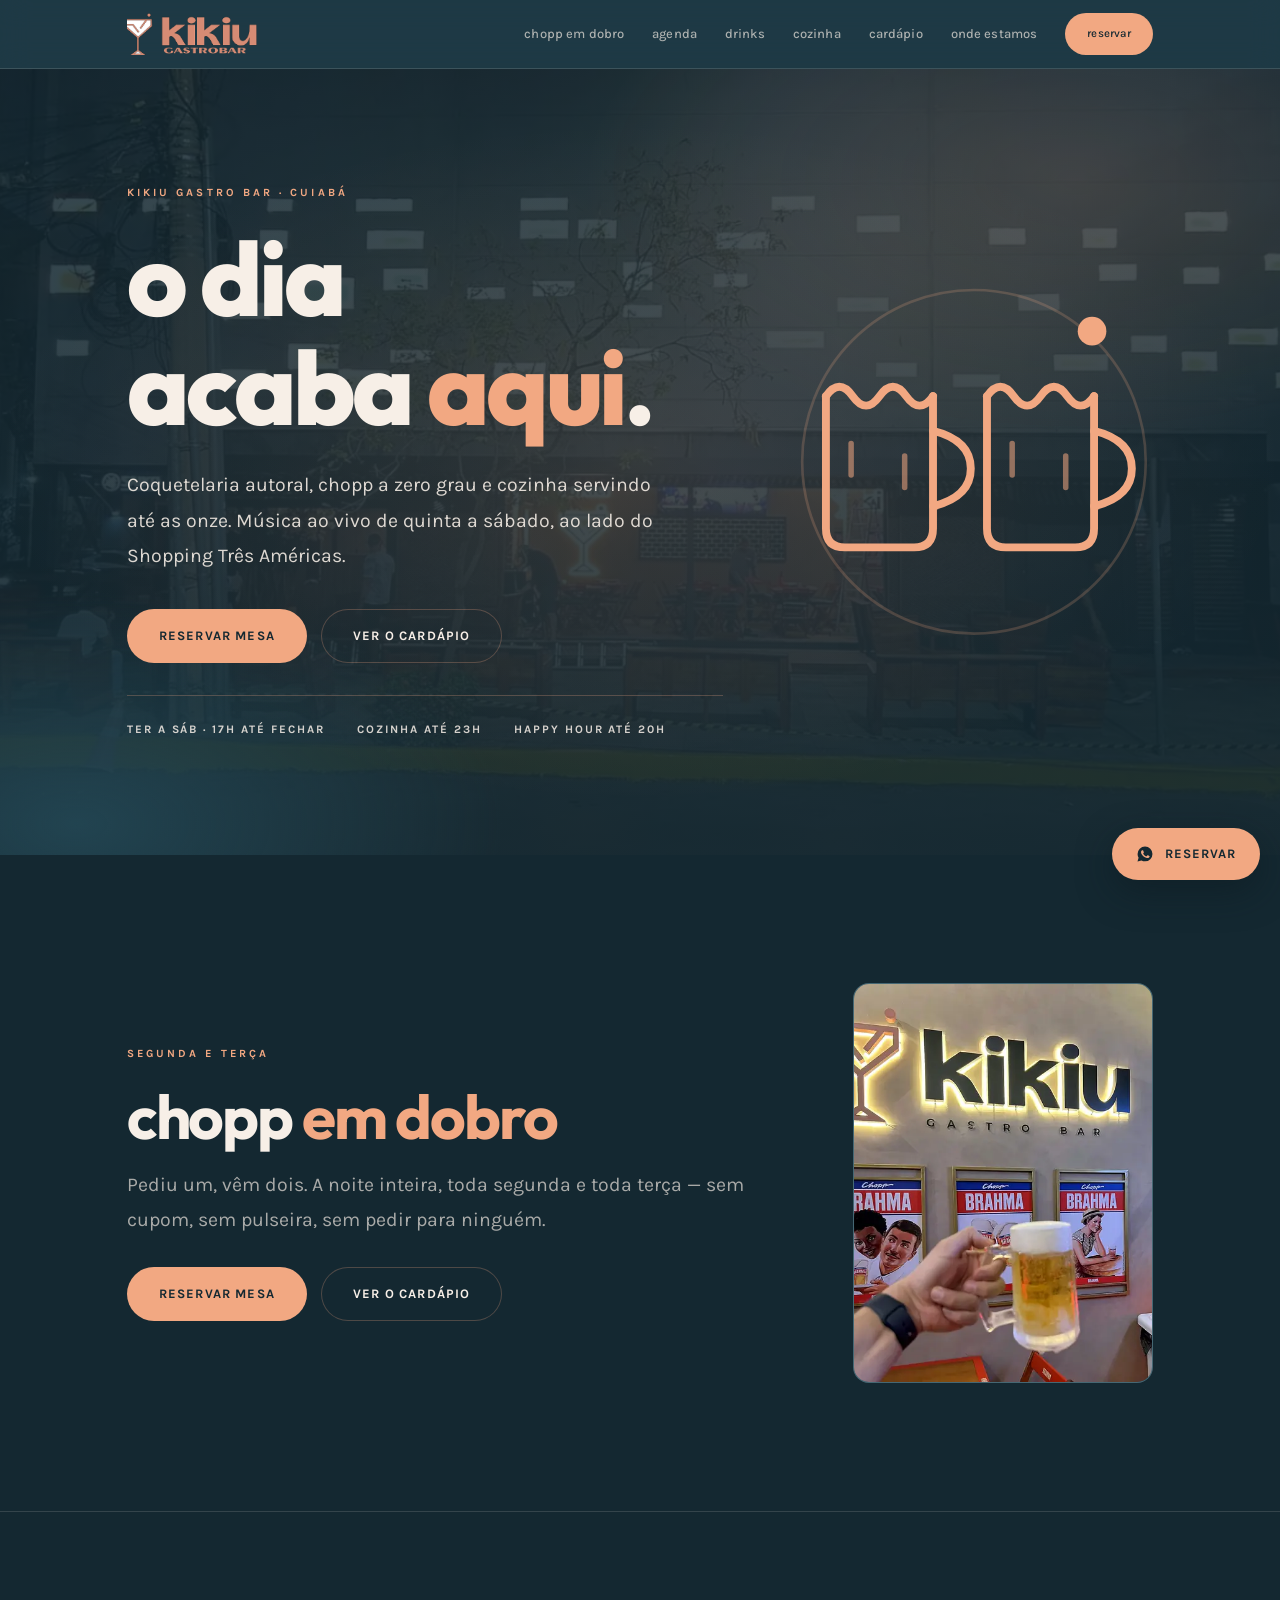
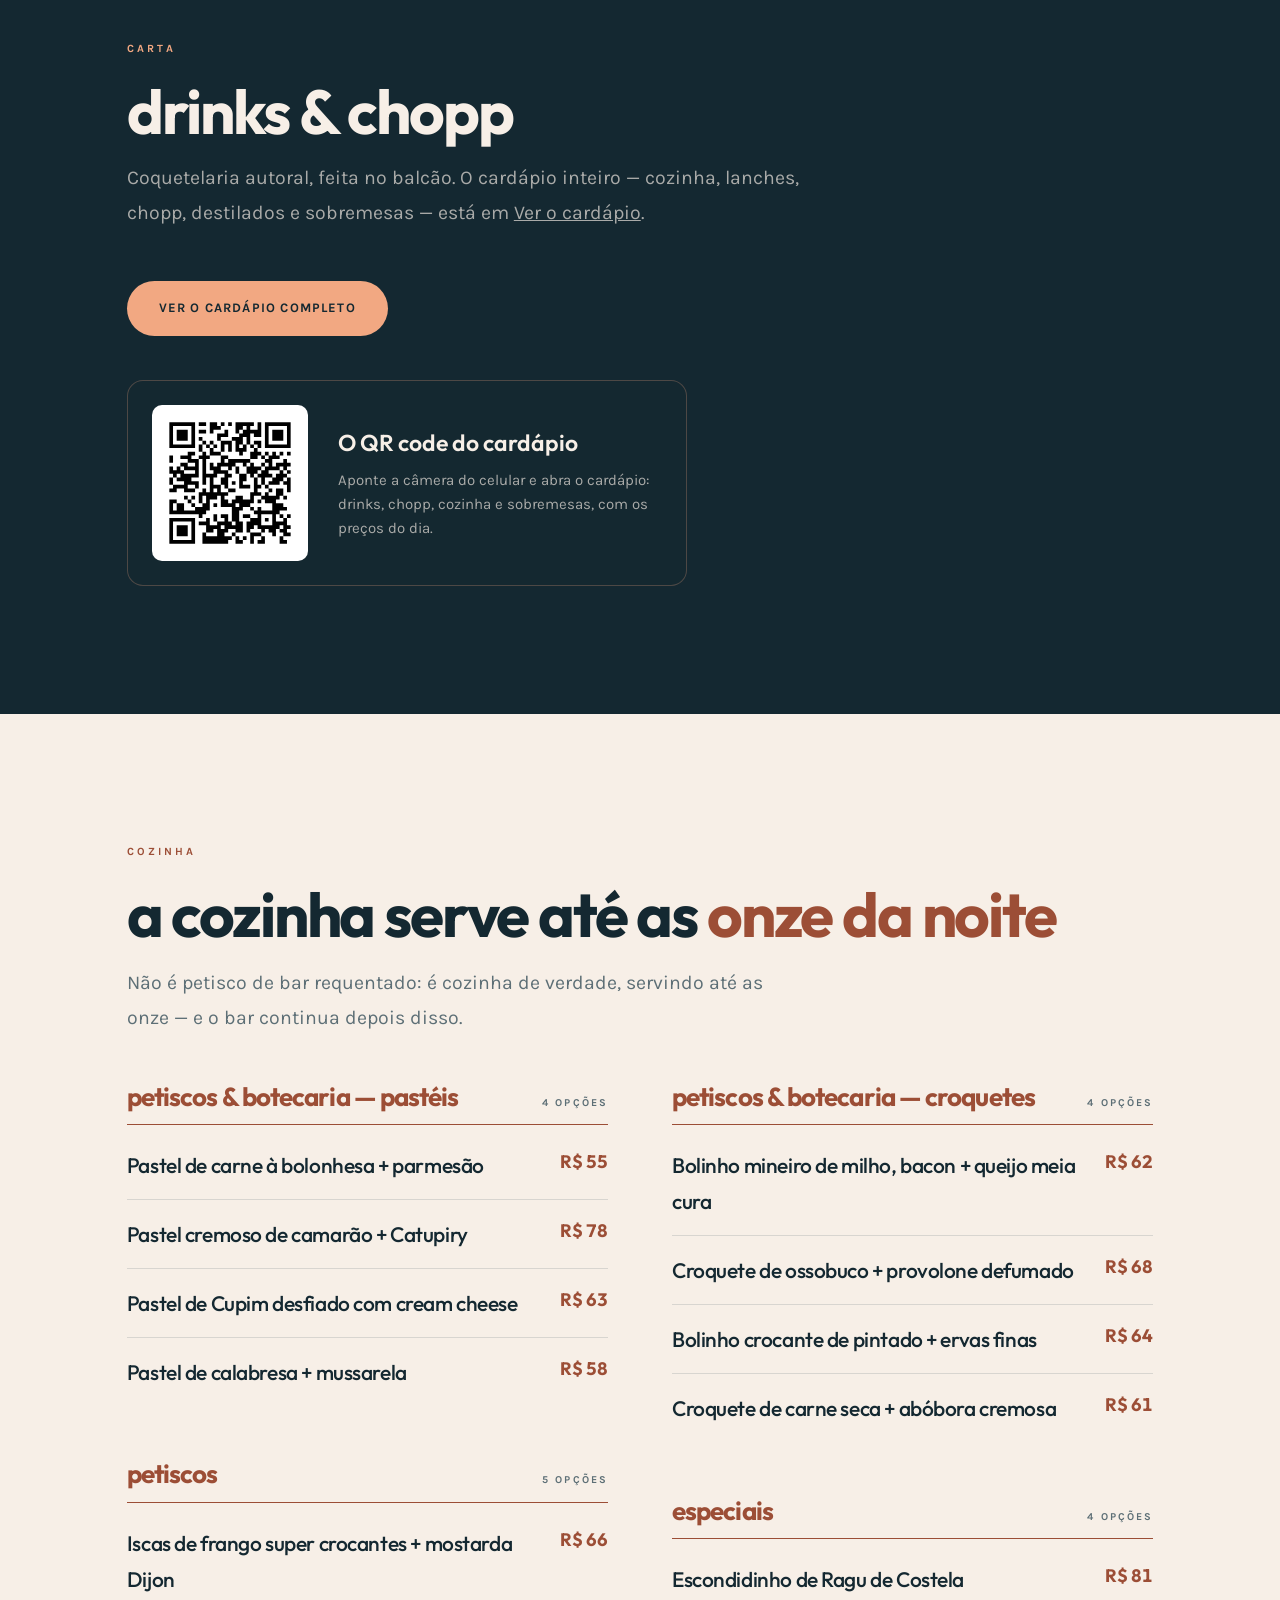
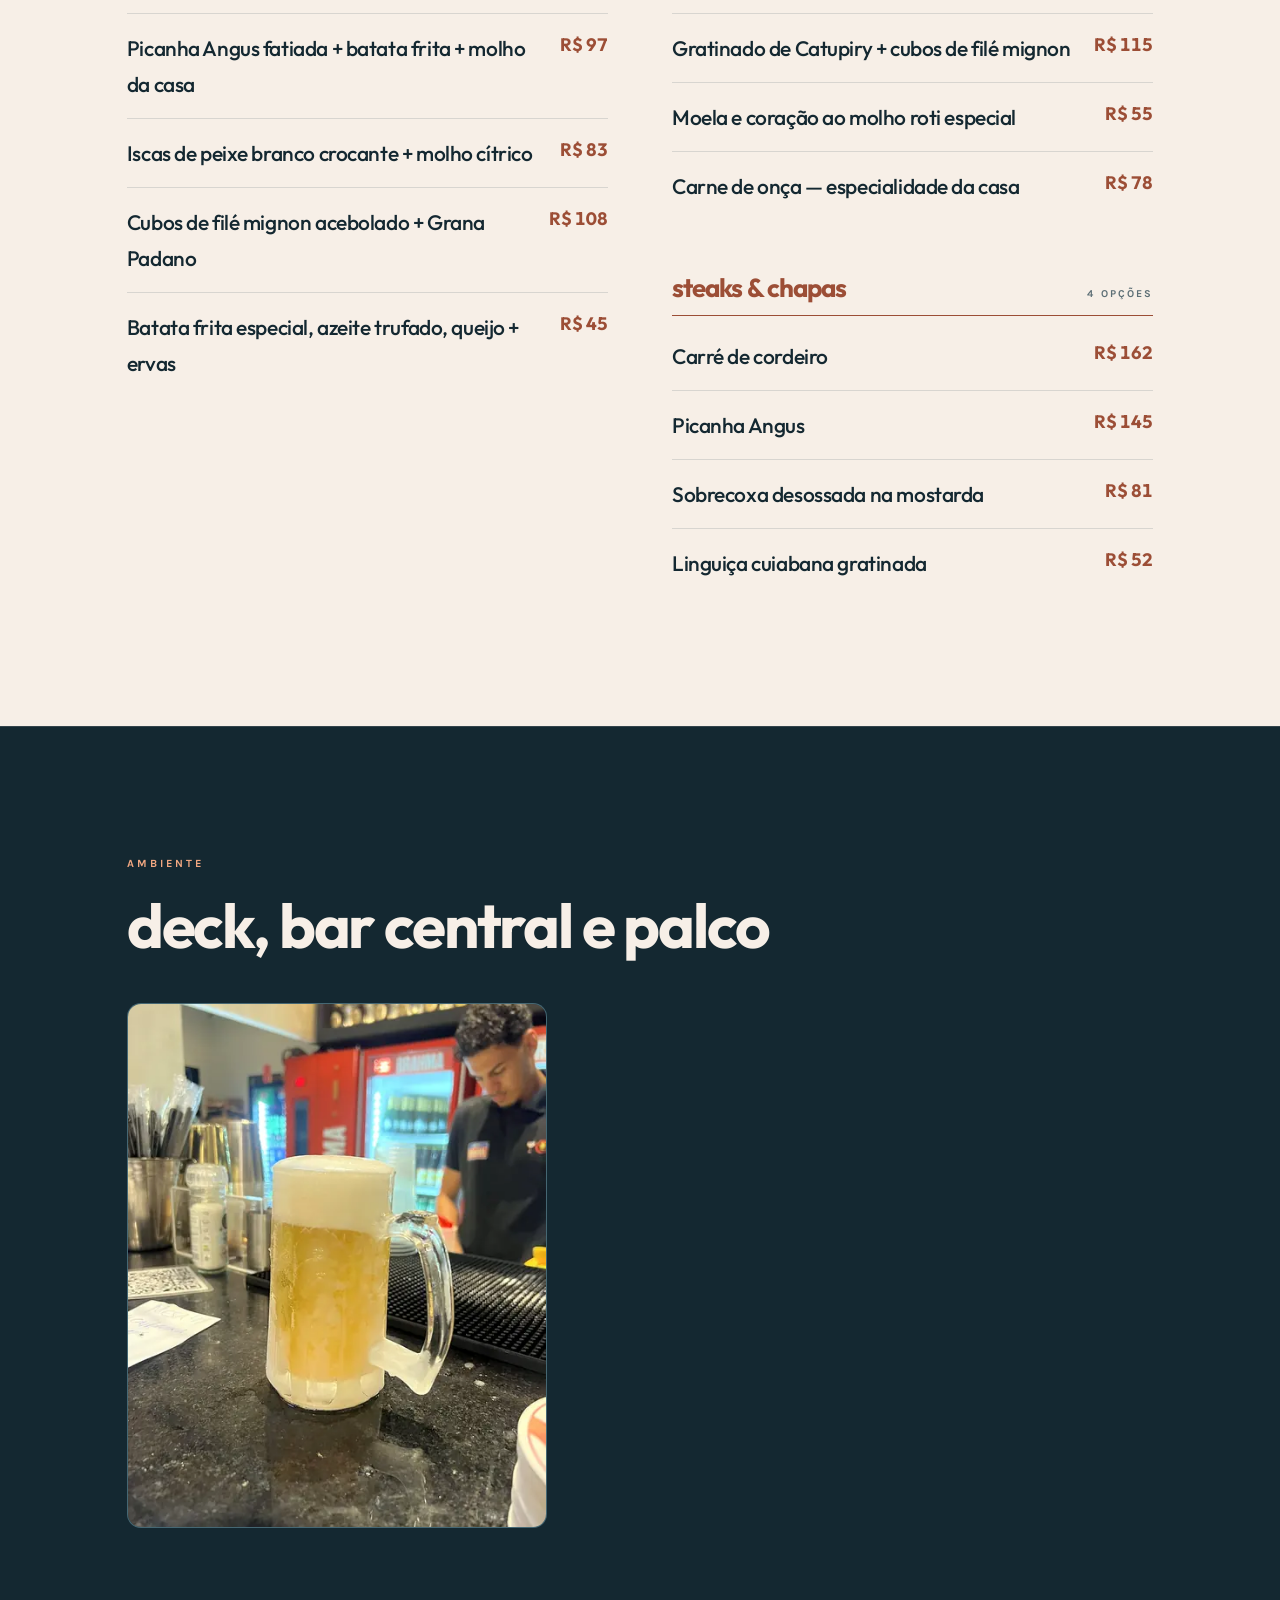
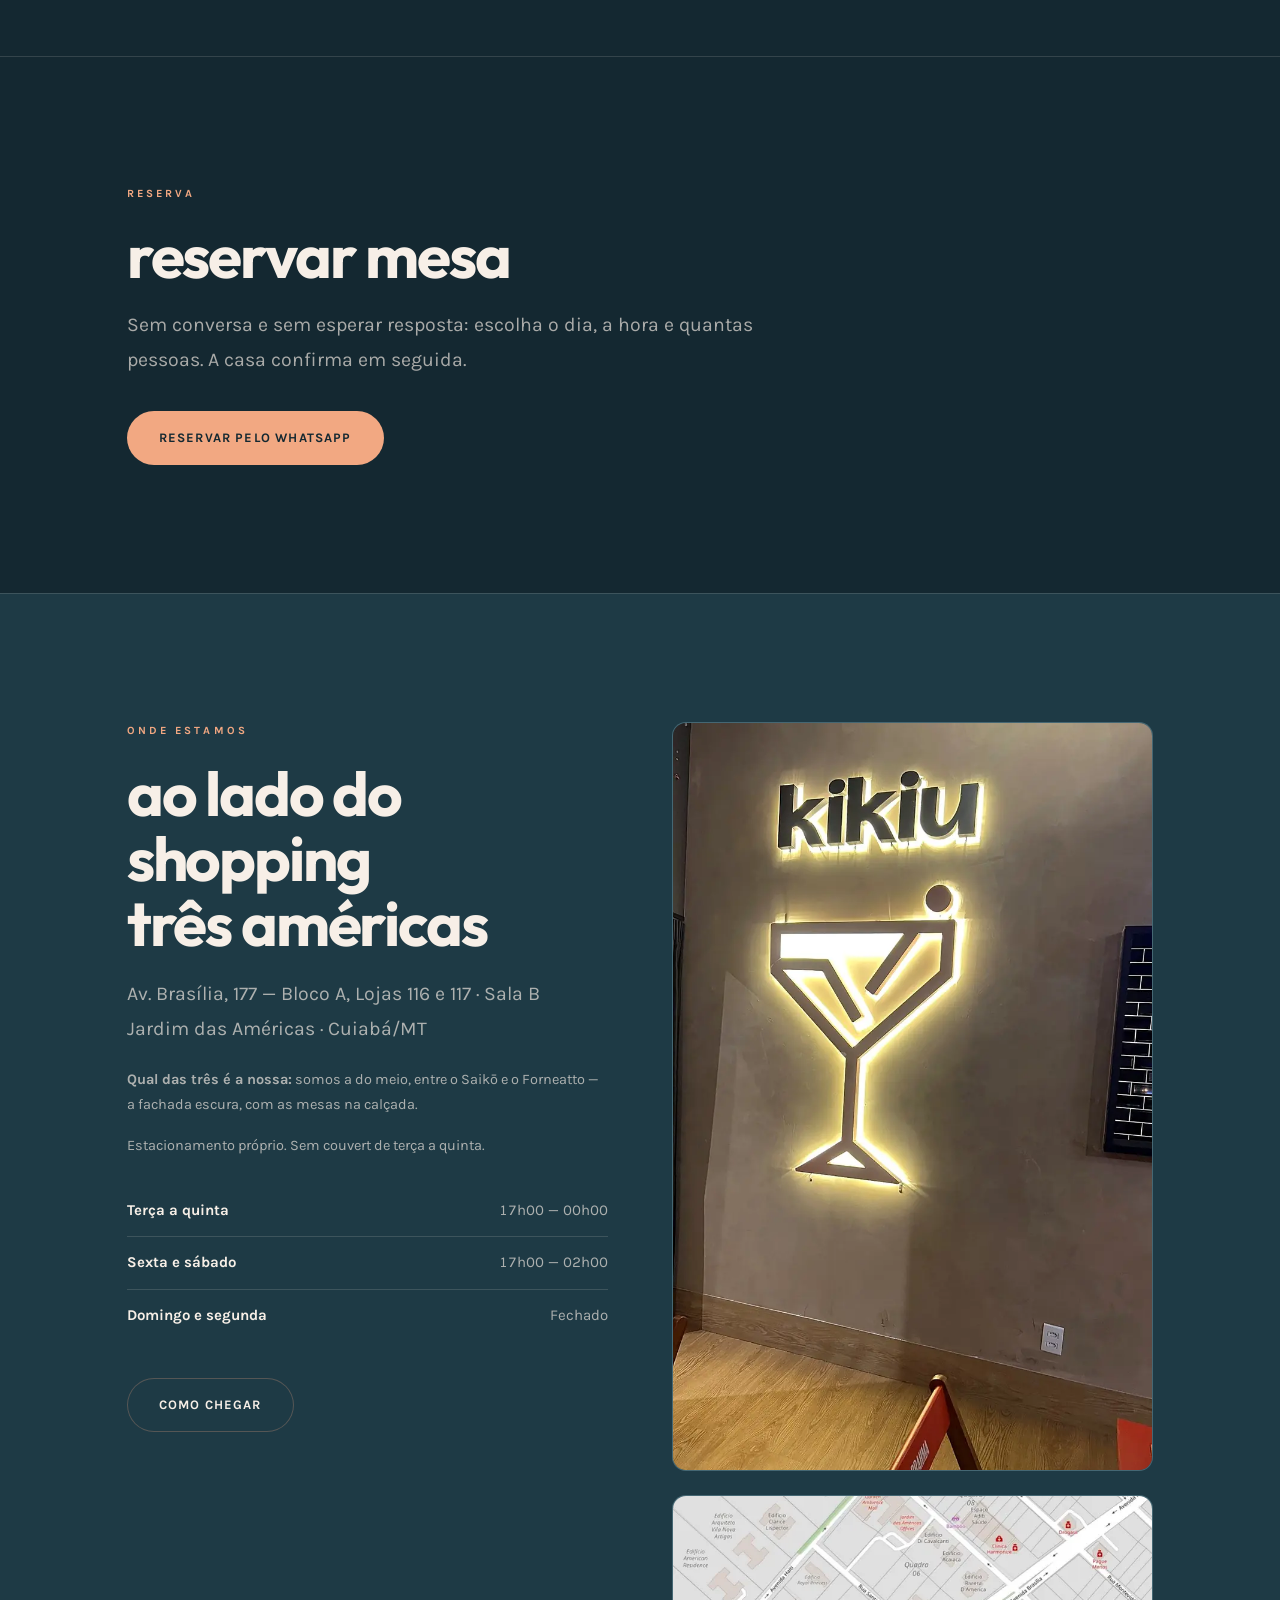
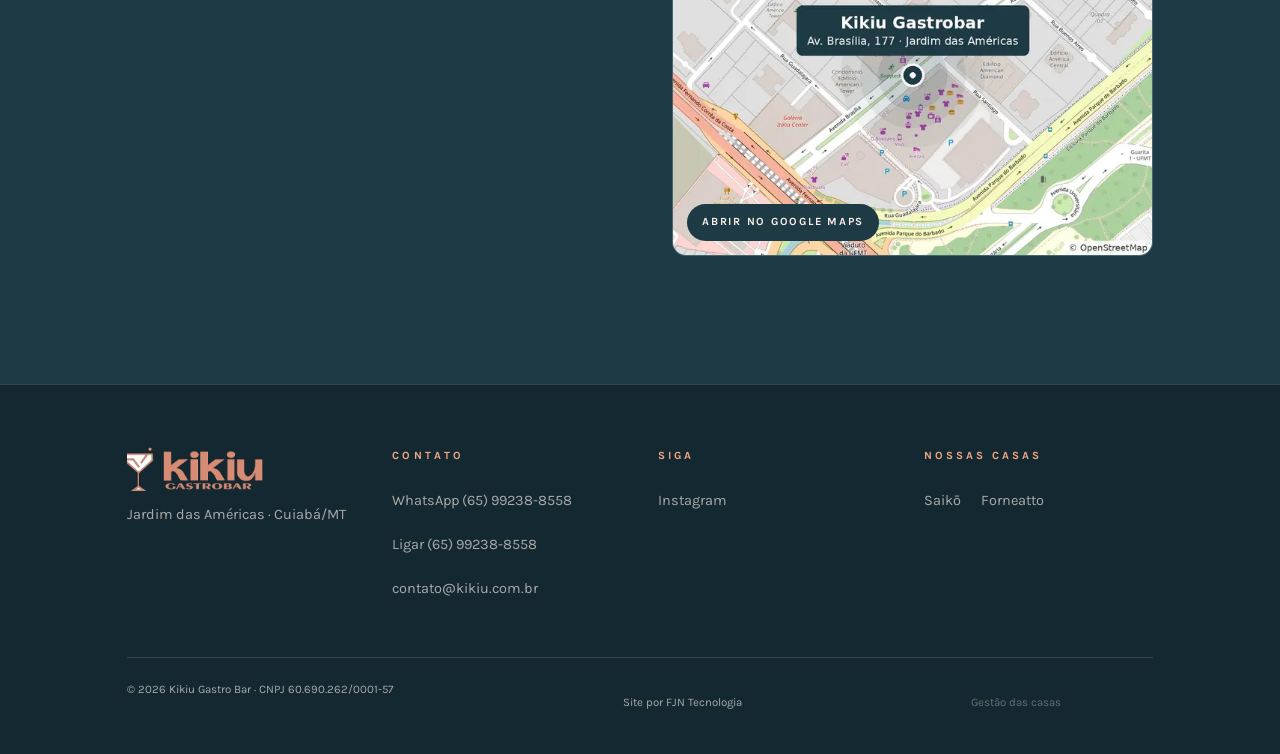
==== commit 3429a43a: "Endereço: Sala B (Kikiu) no rodapé e JSON-LD Co-Authored-By: Claude Sonnet 5.5 <noreply@anthropic.co" ====
--- a/index.html
+++ b/index.html
@@ -1039,7 +1039,7 @@
     <div>
       <span class="rotulo">Onde estamos</span>
       <h2>ao lado do Shopping três américas</h2>
-      <p class="sub" style="margin-top:20px">Av. Brasília, 177 — Bloco A, Lojas 116 e 117<br>Jardim das Américas · Cuiabá/MT</p>
+      <p class="sub" style="margin-top:20px">Av. Brasília, 177 — Bloco A, Lojas 116 e 117 · Sala B<br>Jardim das Américas · Cuiabá/MT</p>
       <p class="min"><b>Qual das três é a nossa:</b> somos a do meio, entre o Saikō e o Forneatto — a fachada escura, com as mesas na calçada.</p>
       <p class="min">Estacionamento próprio. Sem couvert de terça a quinta.</p>
       <ul class="horas">
@@ -1145,7 +1145,7 @@
   "priceRange": "$$",
   "address": {
     "@type": "PostalAddress",
-    "streetAddress": "Av. Brasília, 177",
+    "streetAddress": "Av. Brasília, 177 — Bloco A, Lojas 116 e 117, Sala B",
     "addressLocality": "Cuiabá",
     "addressRegion": "MT",
     "postalCode": "78060-601",
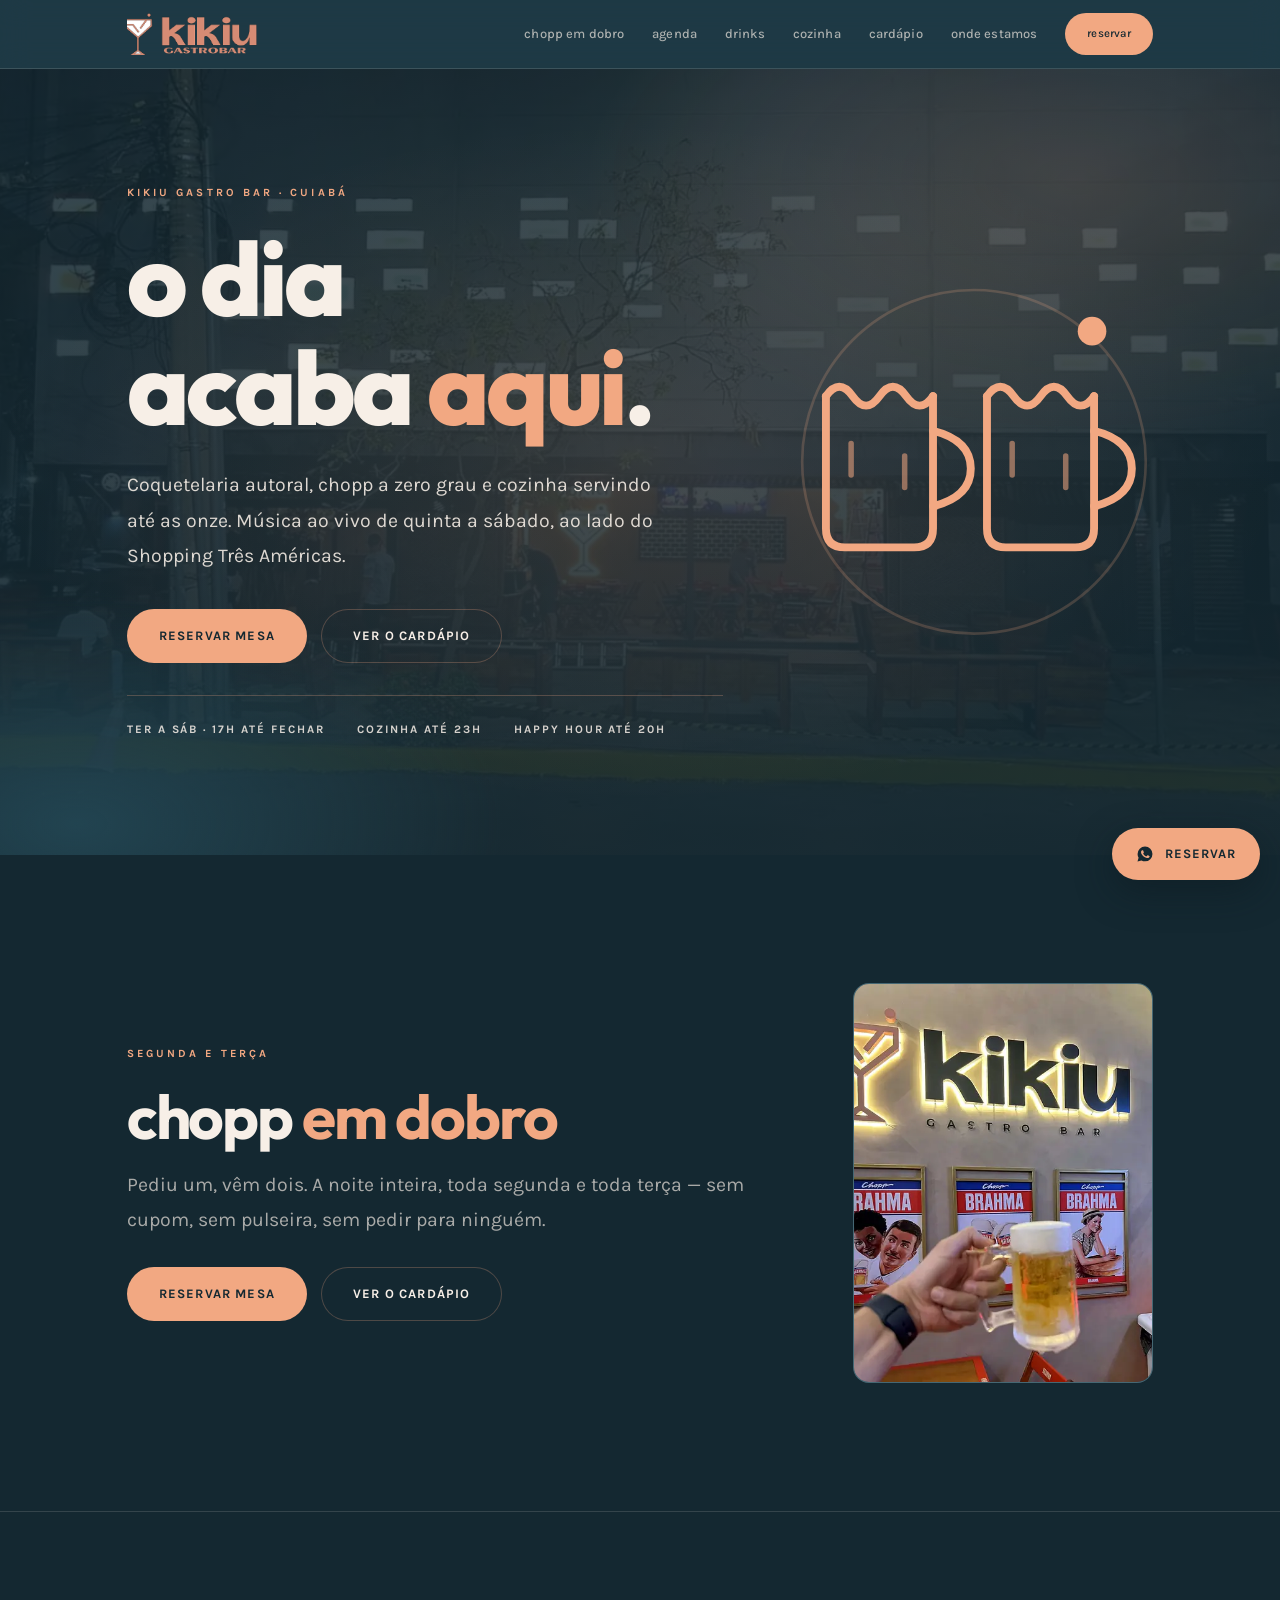
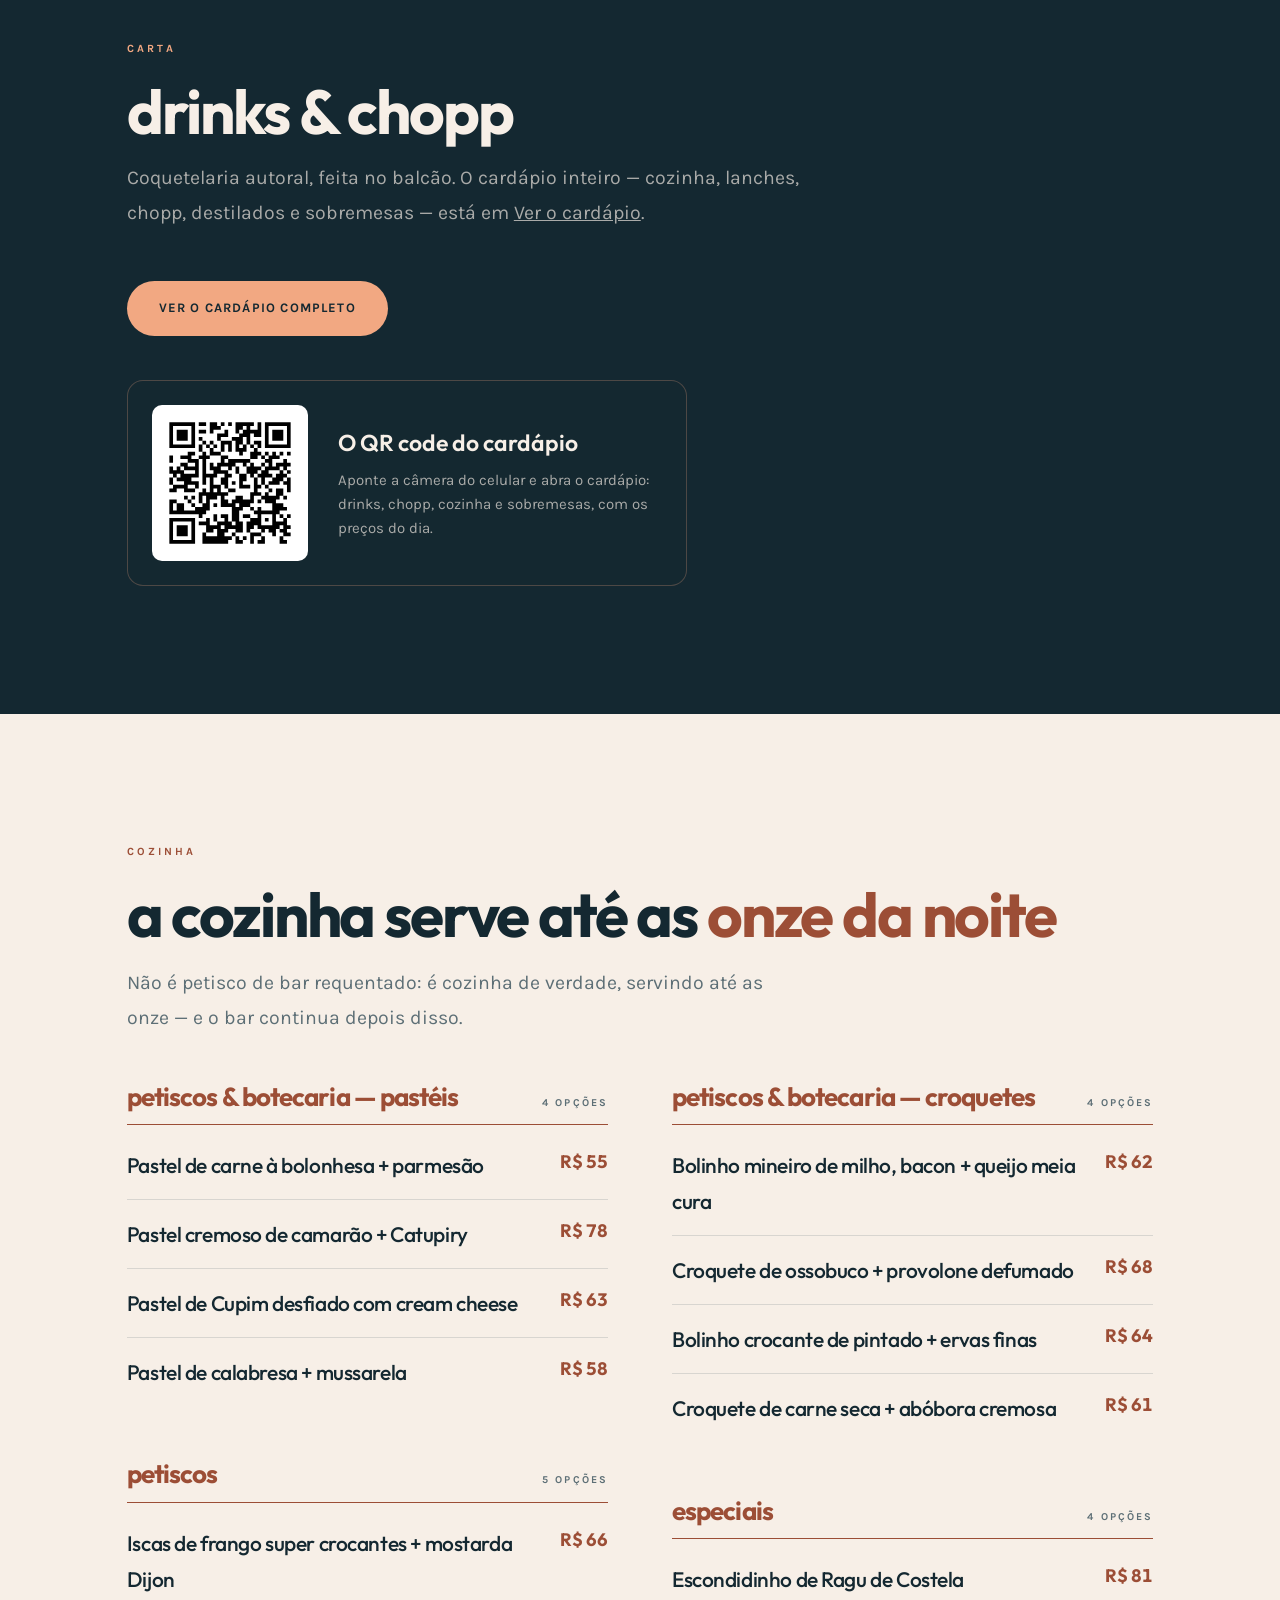
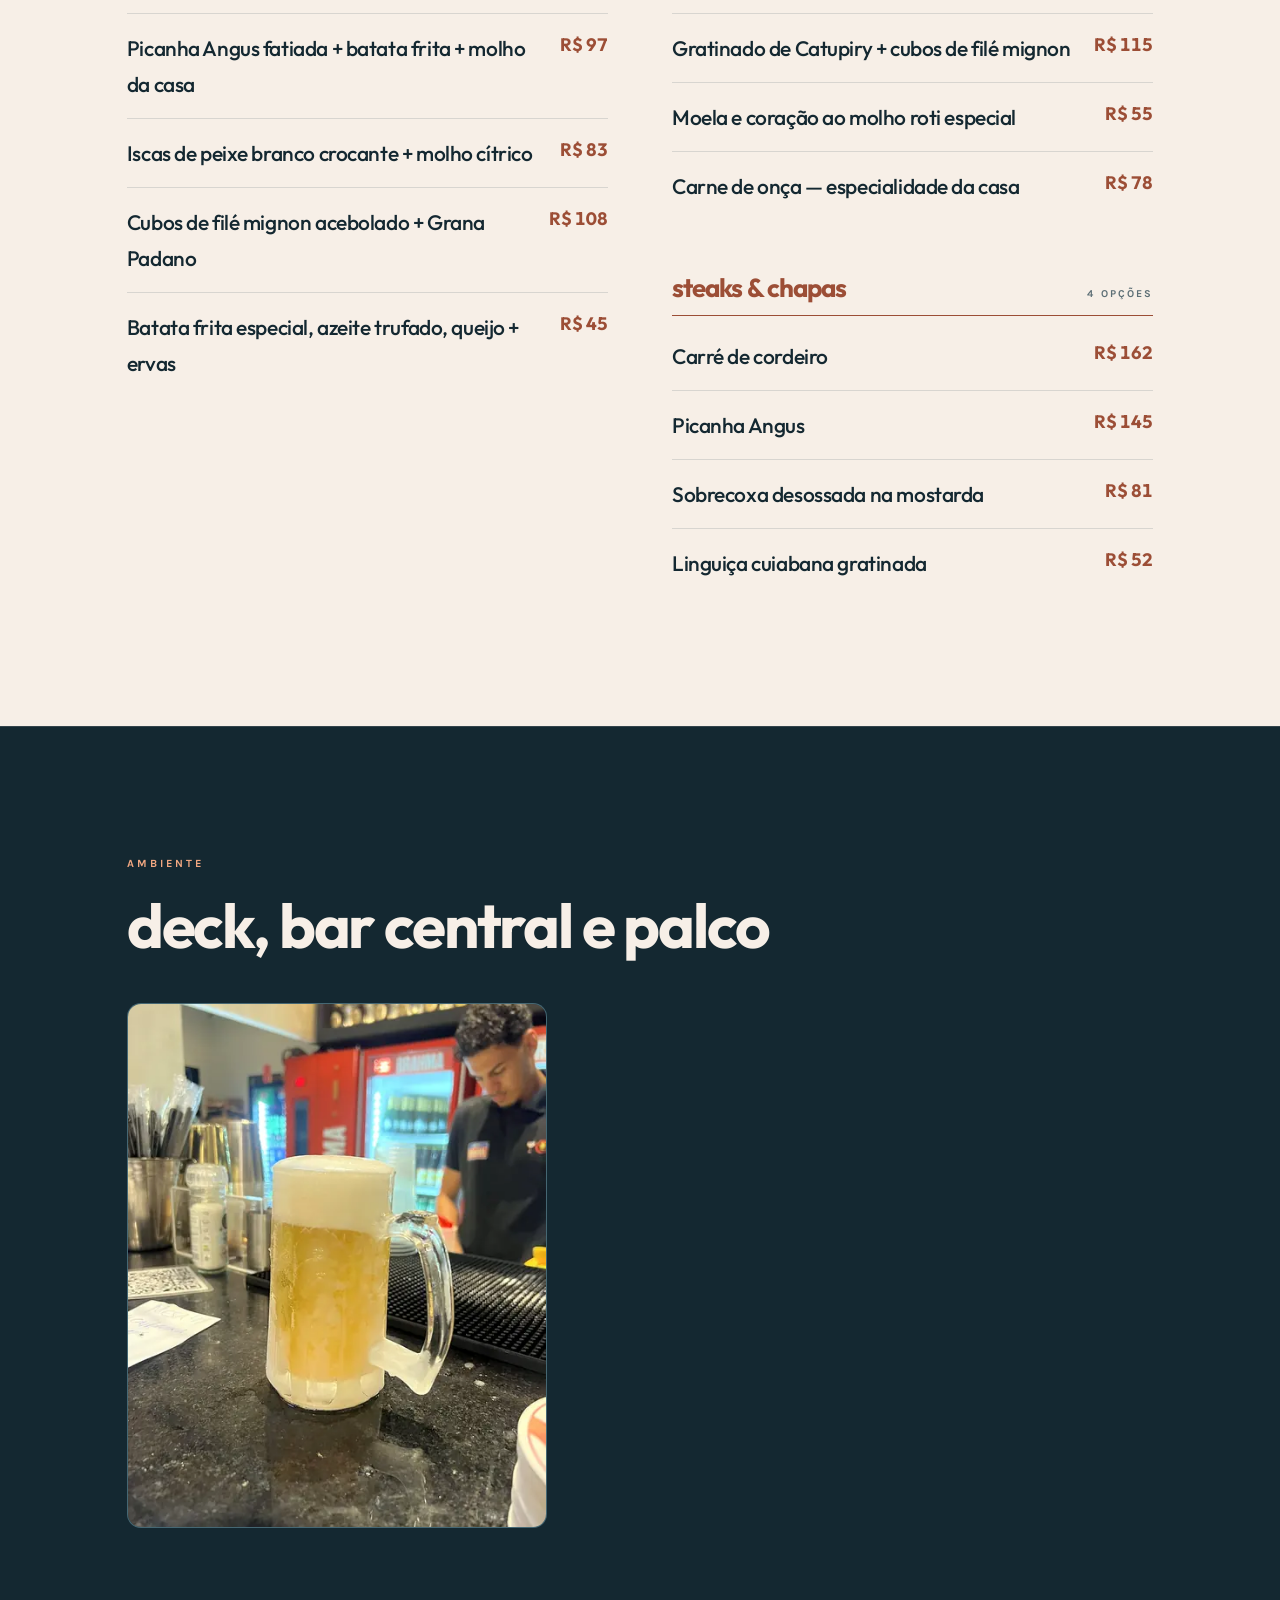
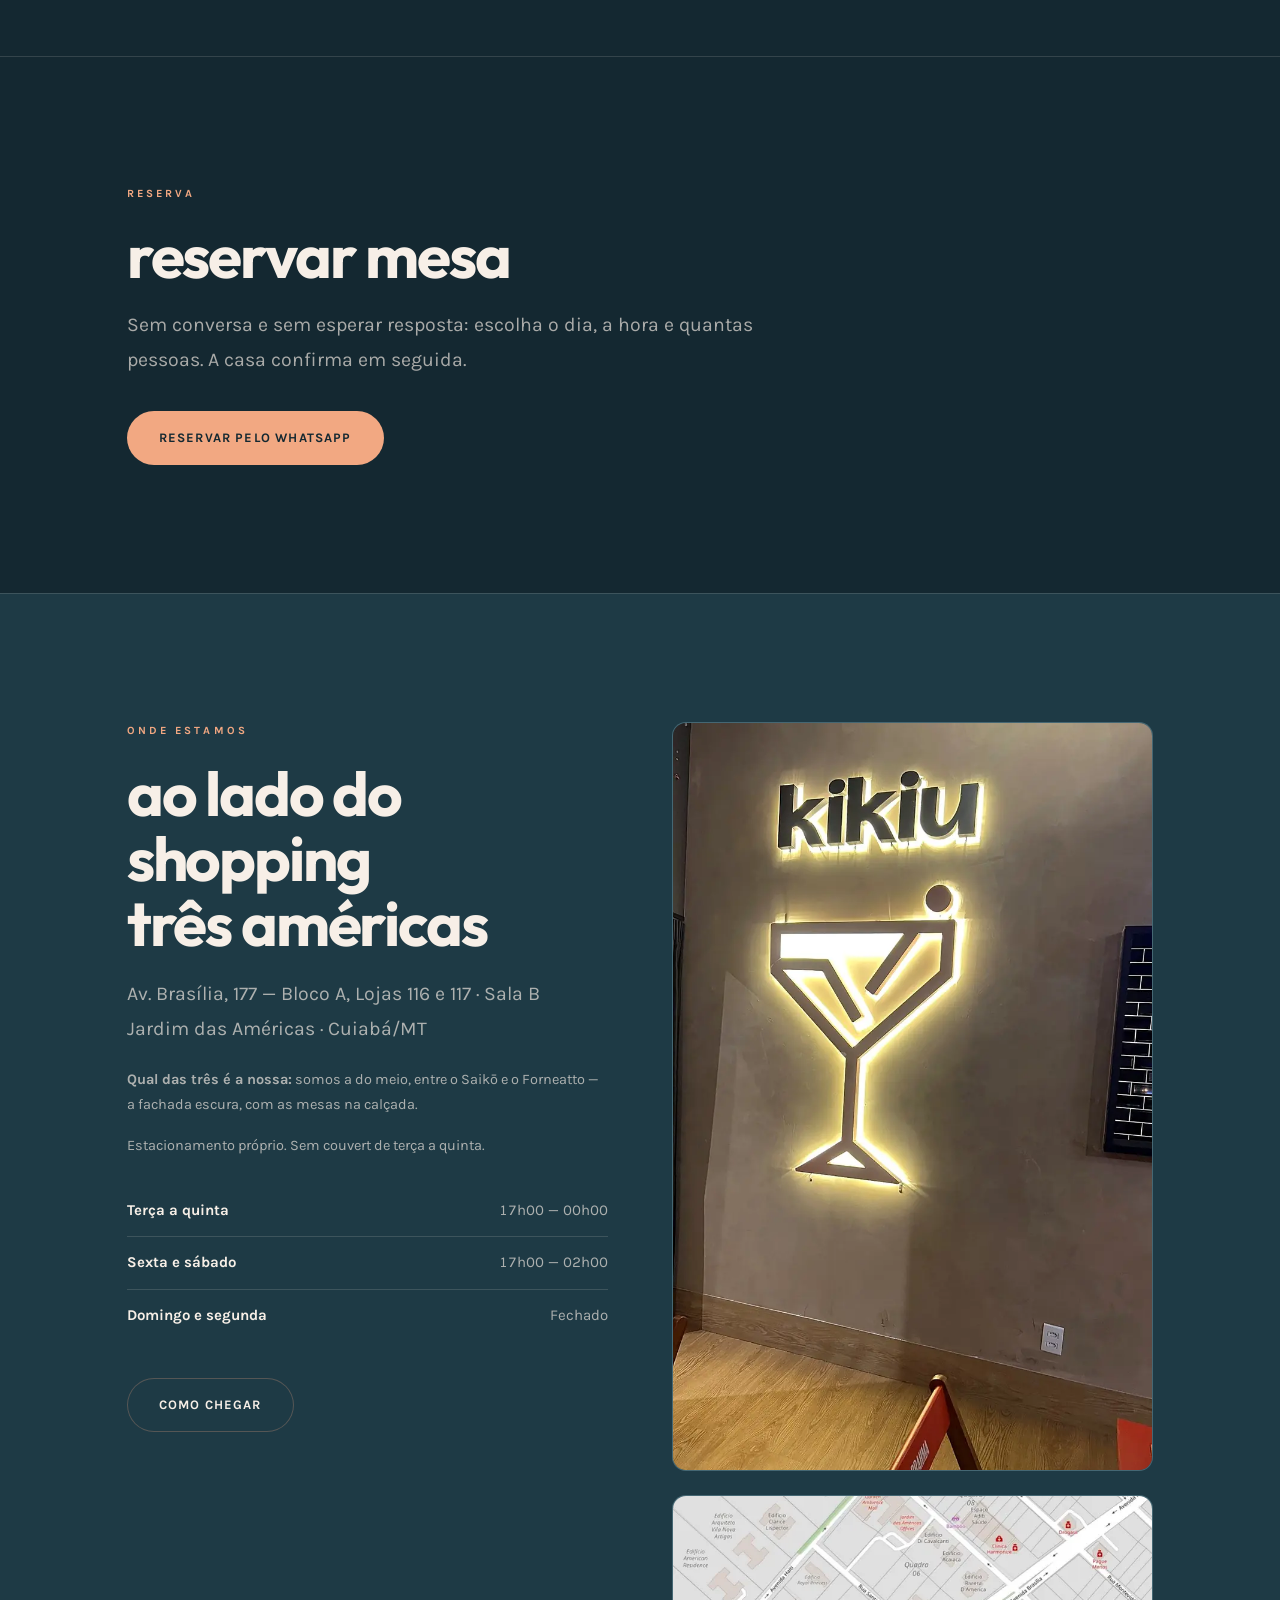
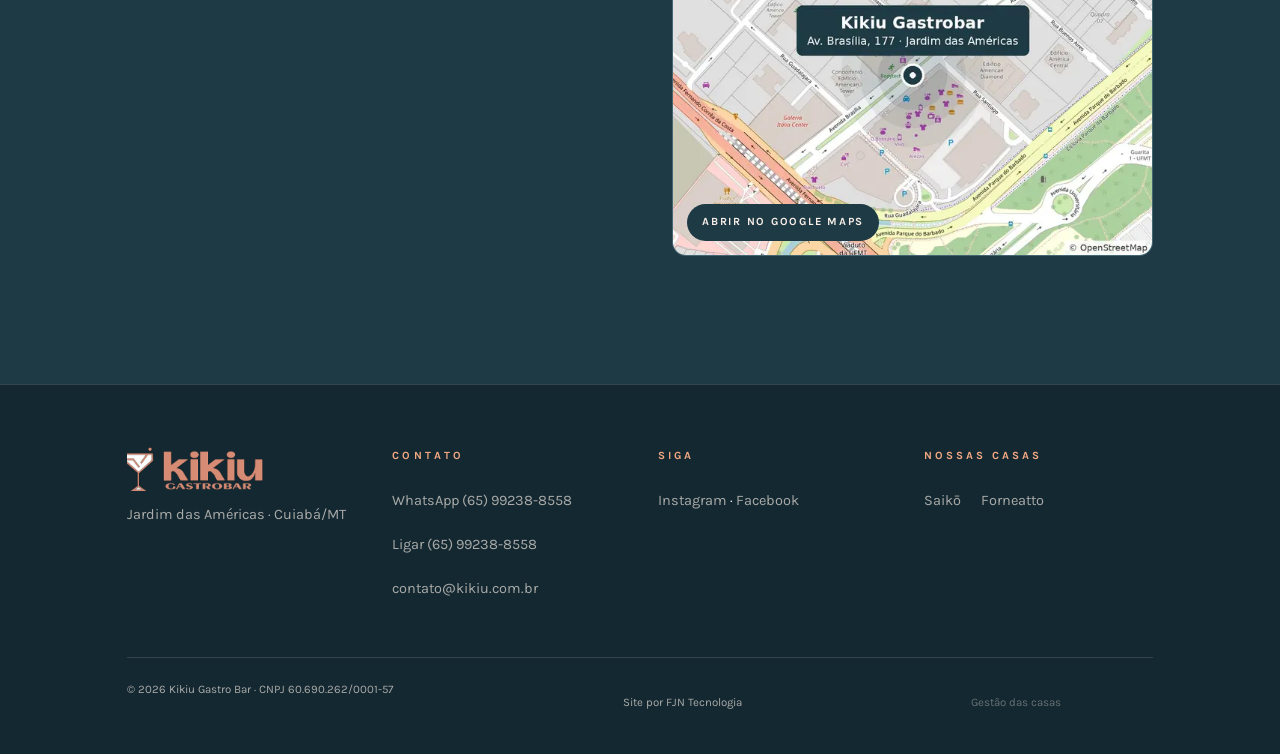
==== commit 66fb769b: "Rodapé e JSON-LD: link do Facebook da casa Co-Authored-By: Claude Sonnet 5.5 <noreply@anthropic.com>" ====
--- a/index.html
+++ b/index.html
@@ -1109,7 +1109,7 @@
       </div>
       <div>
         <span class="rotulo">Siga</span>
-        <p style="font-size:14.5px"><a href="https://www.instagram.com/kikiu.gastrobar/" target="_blank" rel="noopener">Instagram</a></p>
+        <p style="font-size:14.5px"><a href="https://www.instagram.com/kikiu.gastrobar/" target="_blank" rel="noopener">Instagram</a> · <a href="https://www.facebook.com/KikiuBar" target="_blank" rel="noopener">Facebook</a></p>
       </div>
       <div>
         <span class="rotulo">Nossas casas</span>
@@ -1157,7 +1157,7 @@
     "longitude": -56.07355
   },
   "hasMap": "https://www.google.com/maps/search/?api=1&query=-15.61167%2C-56.07355",
-  "sameAs": ["https://www.instagram.com/kikiu.gastrobar/"],
+  "sameAs": ["https://www.instagram.com/kikiu.gastrobar/", "https://www.facebook.com/KikiuBar"],
   "openingHoursSpecification": [
     { "@type": "OpeningHoursSpecification", "dayOfWeek": ["Tuesday","Wednesday","Thursday"], "opens": "17:00", "closes": "23:59" },
     { "@type": "OpeningHoursSpecification", "dayOfWeek": ["Friday","Saturday"], "opens": "17:00", "closes": "02:00" }
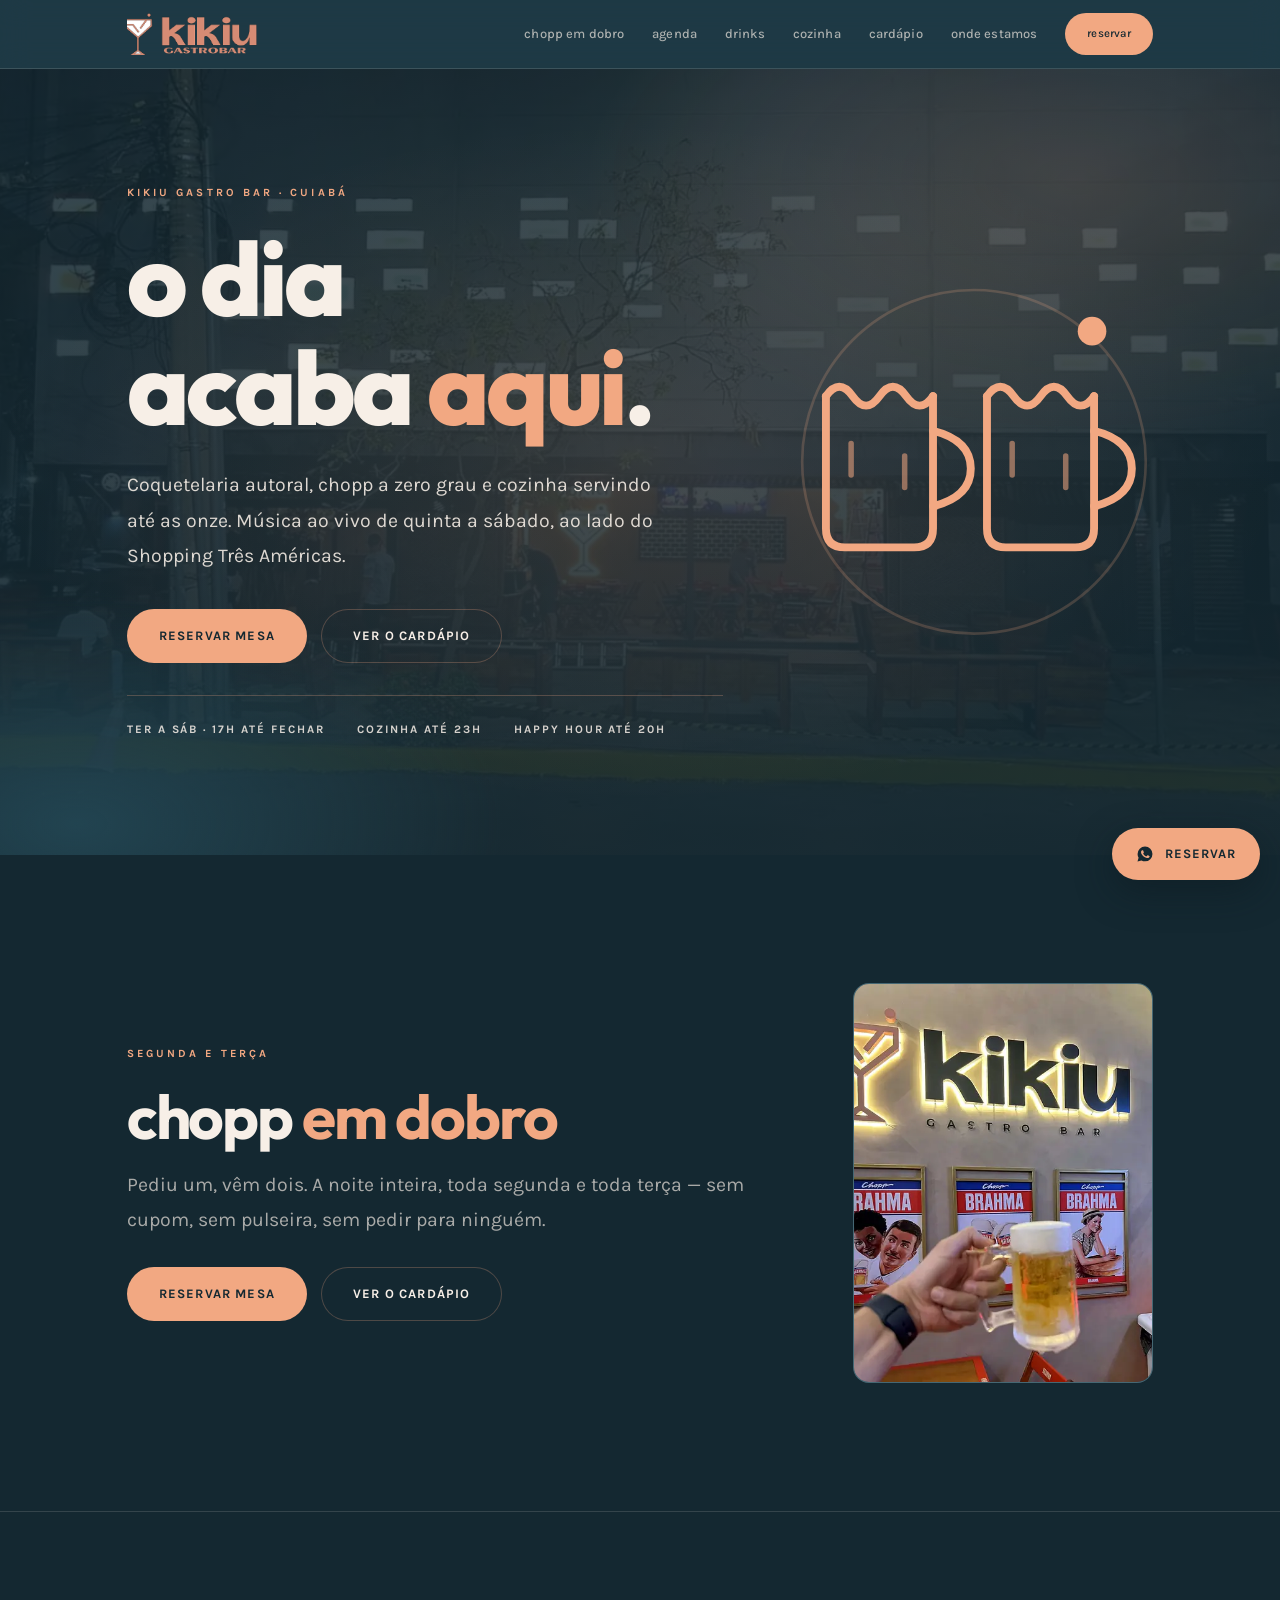
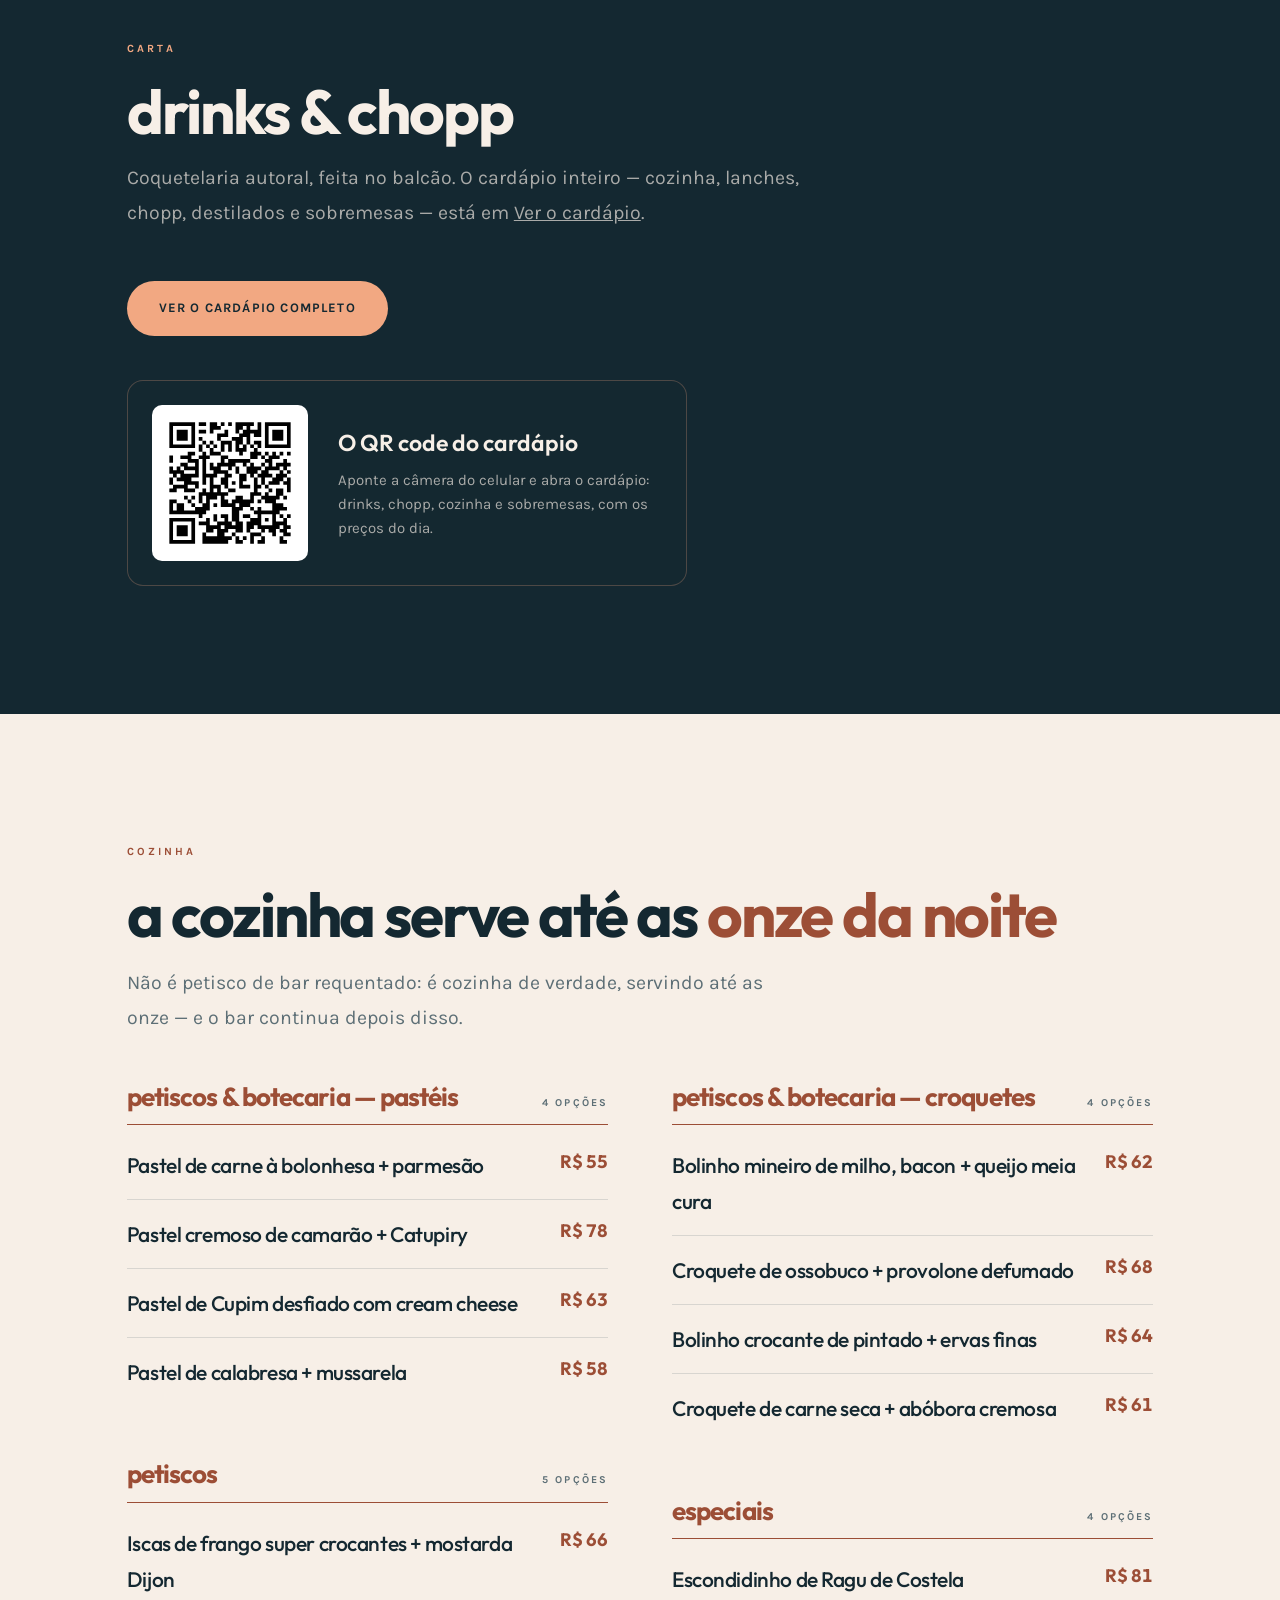
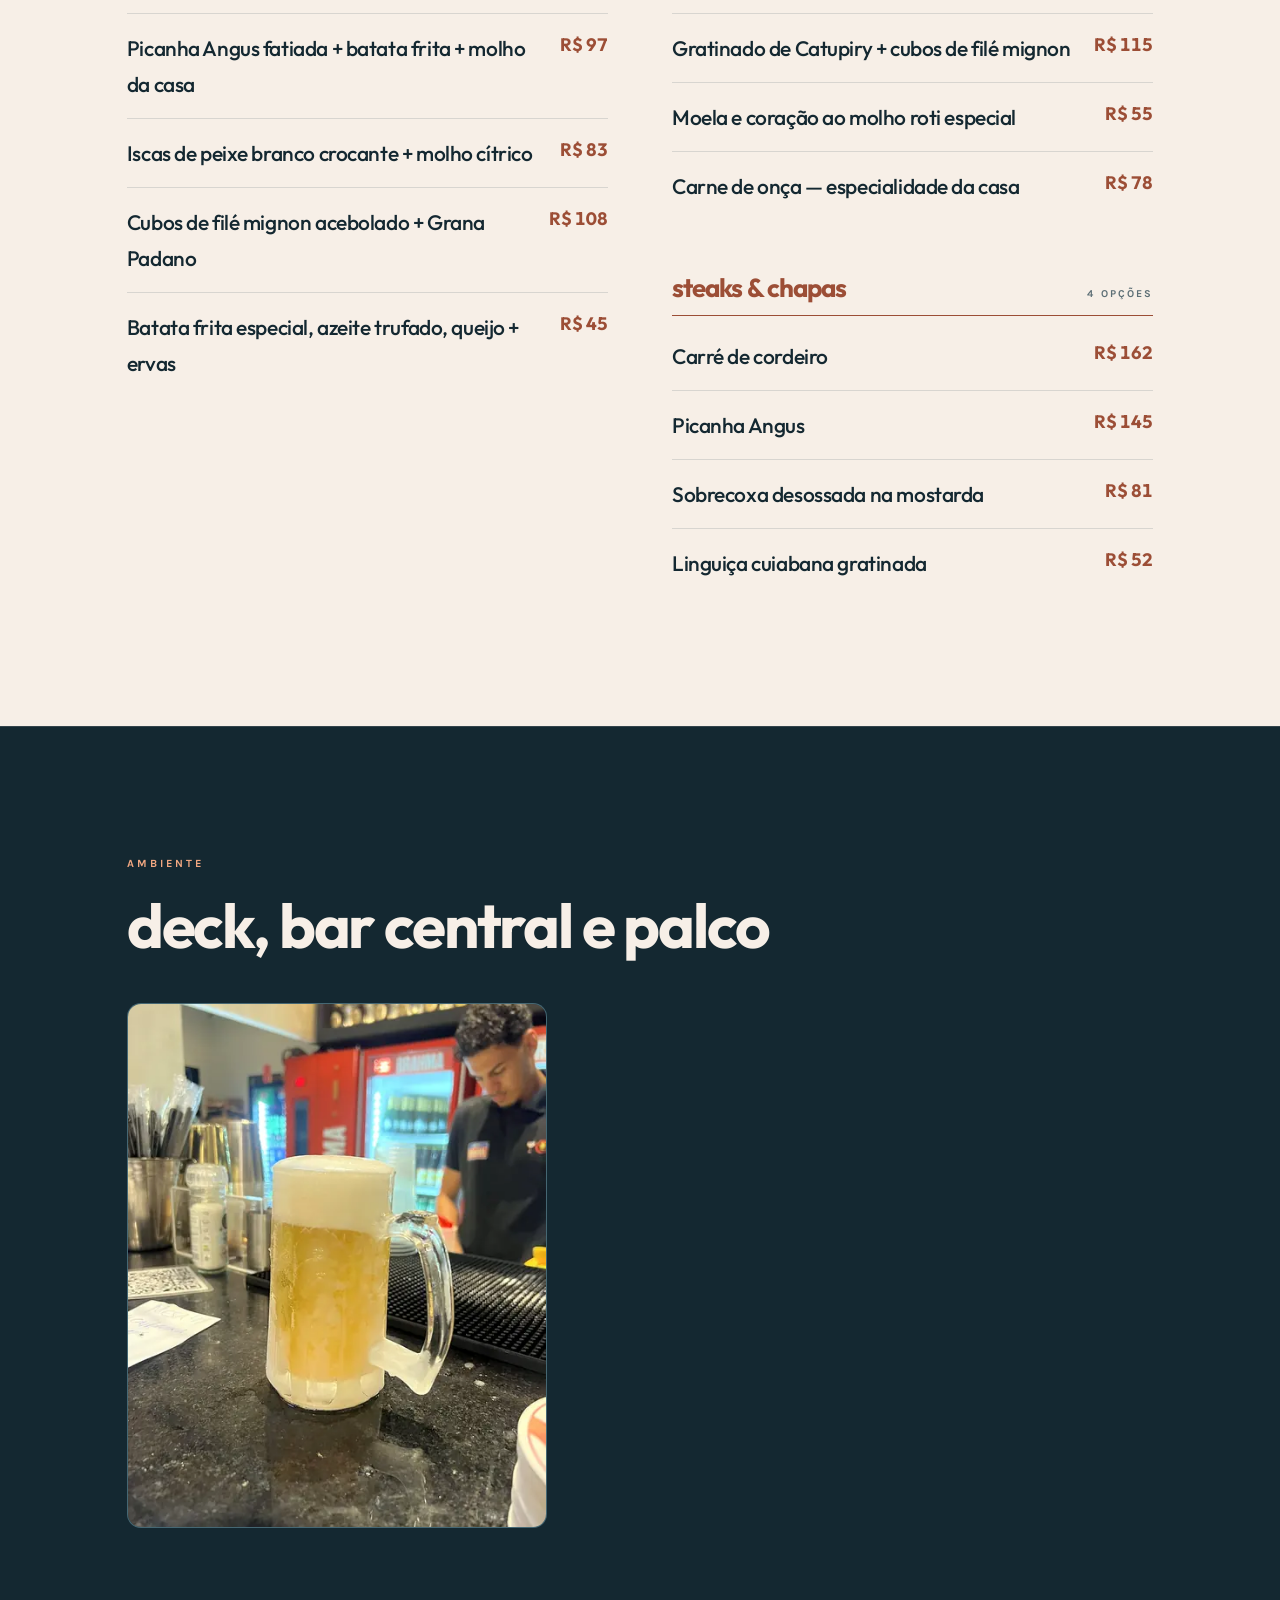
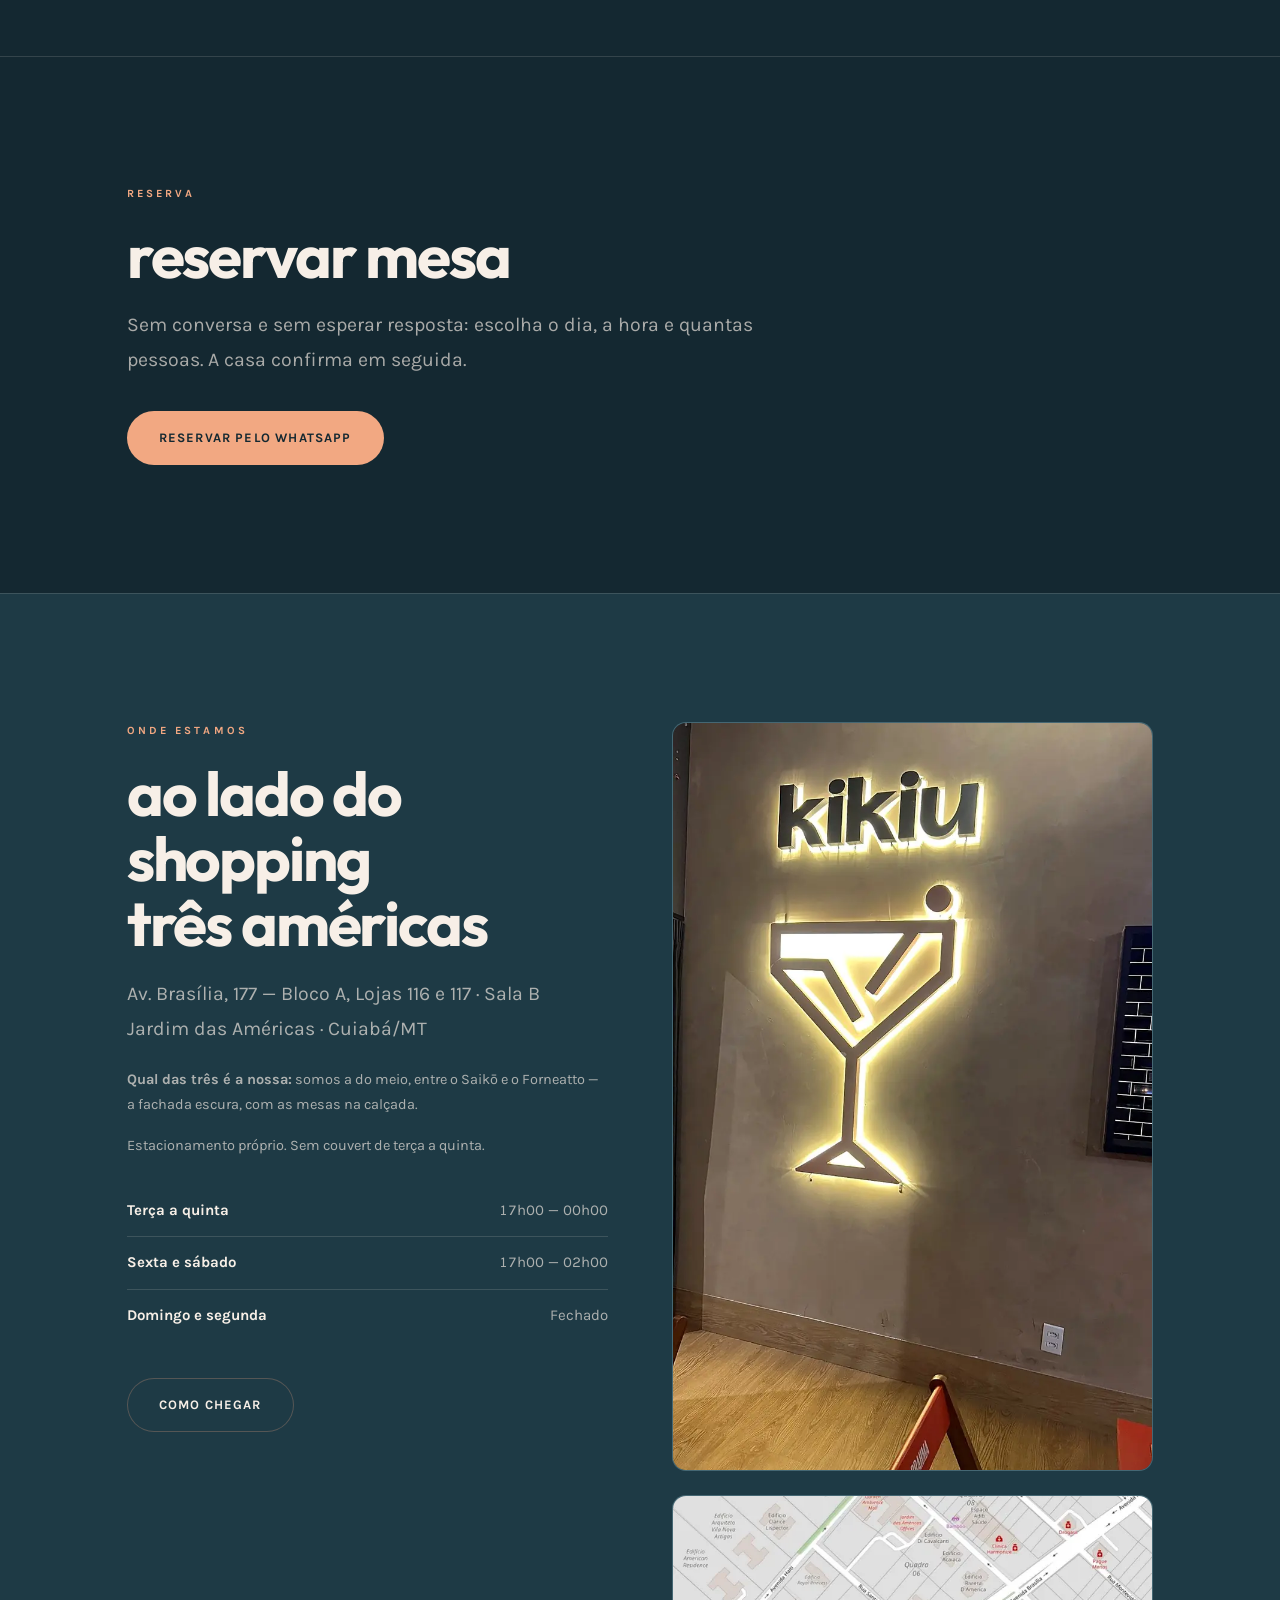
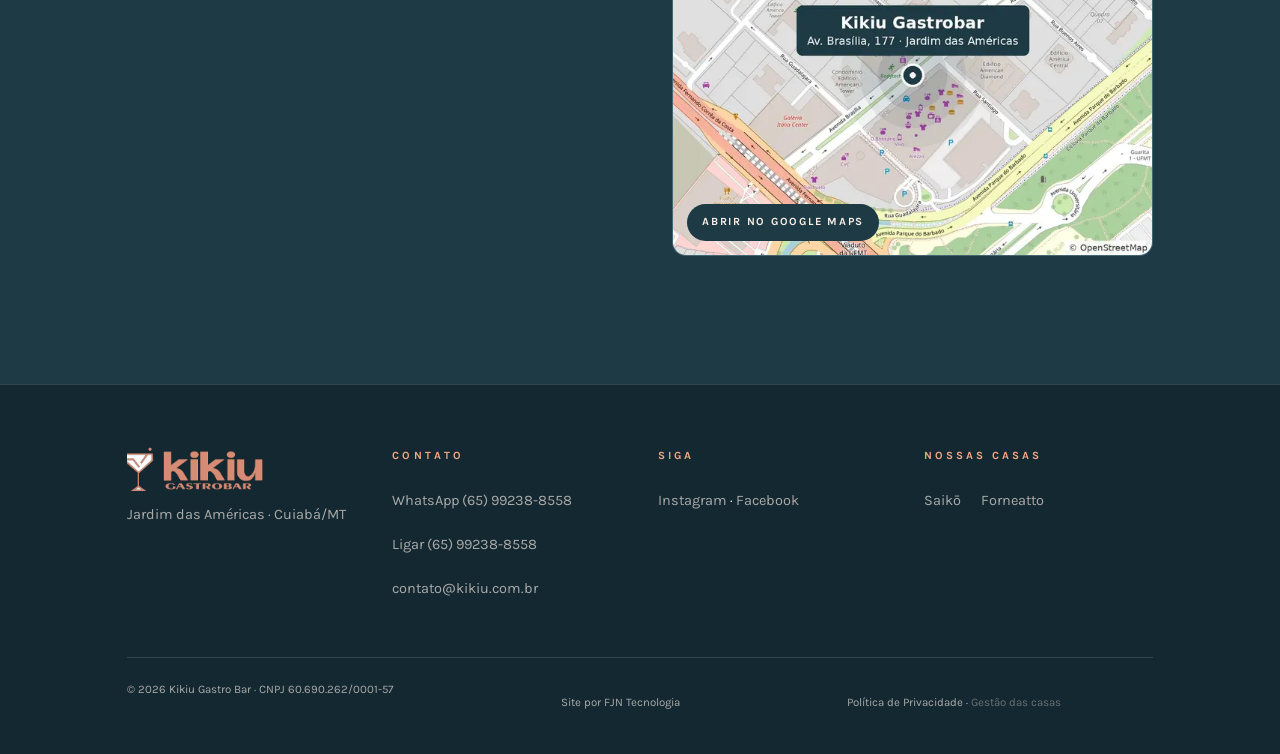
==== commit 21e7a7dc: "Política de Privacidade em /privacidade (LGPD), com link no rodapé e aviso no formulário de reserva " ====
--- a/index.html
+++ b/index.html
@@ -1123,7 +1123,7 @@
       <span>© 2026 Kikiu Gastro Bar · CNPJ 60.690.262/0001-57</span>
       <span>Site por <a href="https://fjntecnologia.com.br" target="_blank" rel="noopener">FJN Tecnologia</a></span>
     
-        <span><a href="https://painel.kikiu.com.br" style="opacity:.55">Gestão das casas</a></span>
+        <span><a href="/privacidade">Política de Privacidade</a> · <a href="https://painel.kikiu.com.br" style="opacity:.55">Gestão das casas</a></span>
       </div>
   </div>
 </footer>
--- a/assets/reserva/reserva.css
+++ b/assets/reserva/reserva.css
@@ -135,3 +135,7 @@
 @media (prefers-reduced-motion: reduce) {
   .rsv input, .rsv select, .rsv textarea, .rsv__enviar { transition: none; }
 }
+
+/* aviso de privacidade, abaixo do botão */
+.rsv__priv { margin: 14px 0 0; font-size: 13px; line-height: 1.5; color: var(--rsv-tinta-fraca); }
+.rsv__priv a { color: inherit; text-underline-offset: 3px; }
